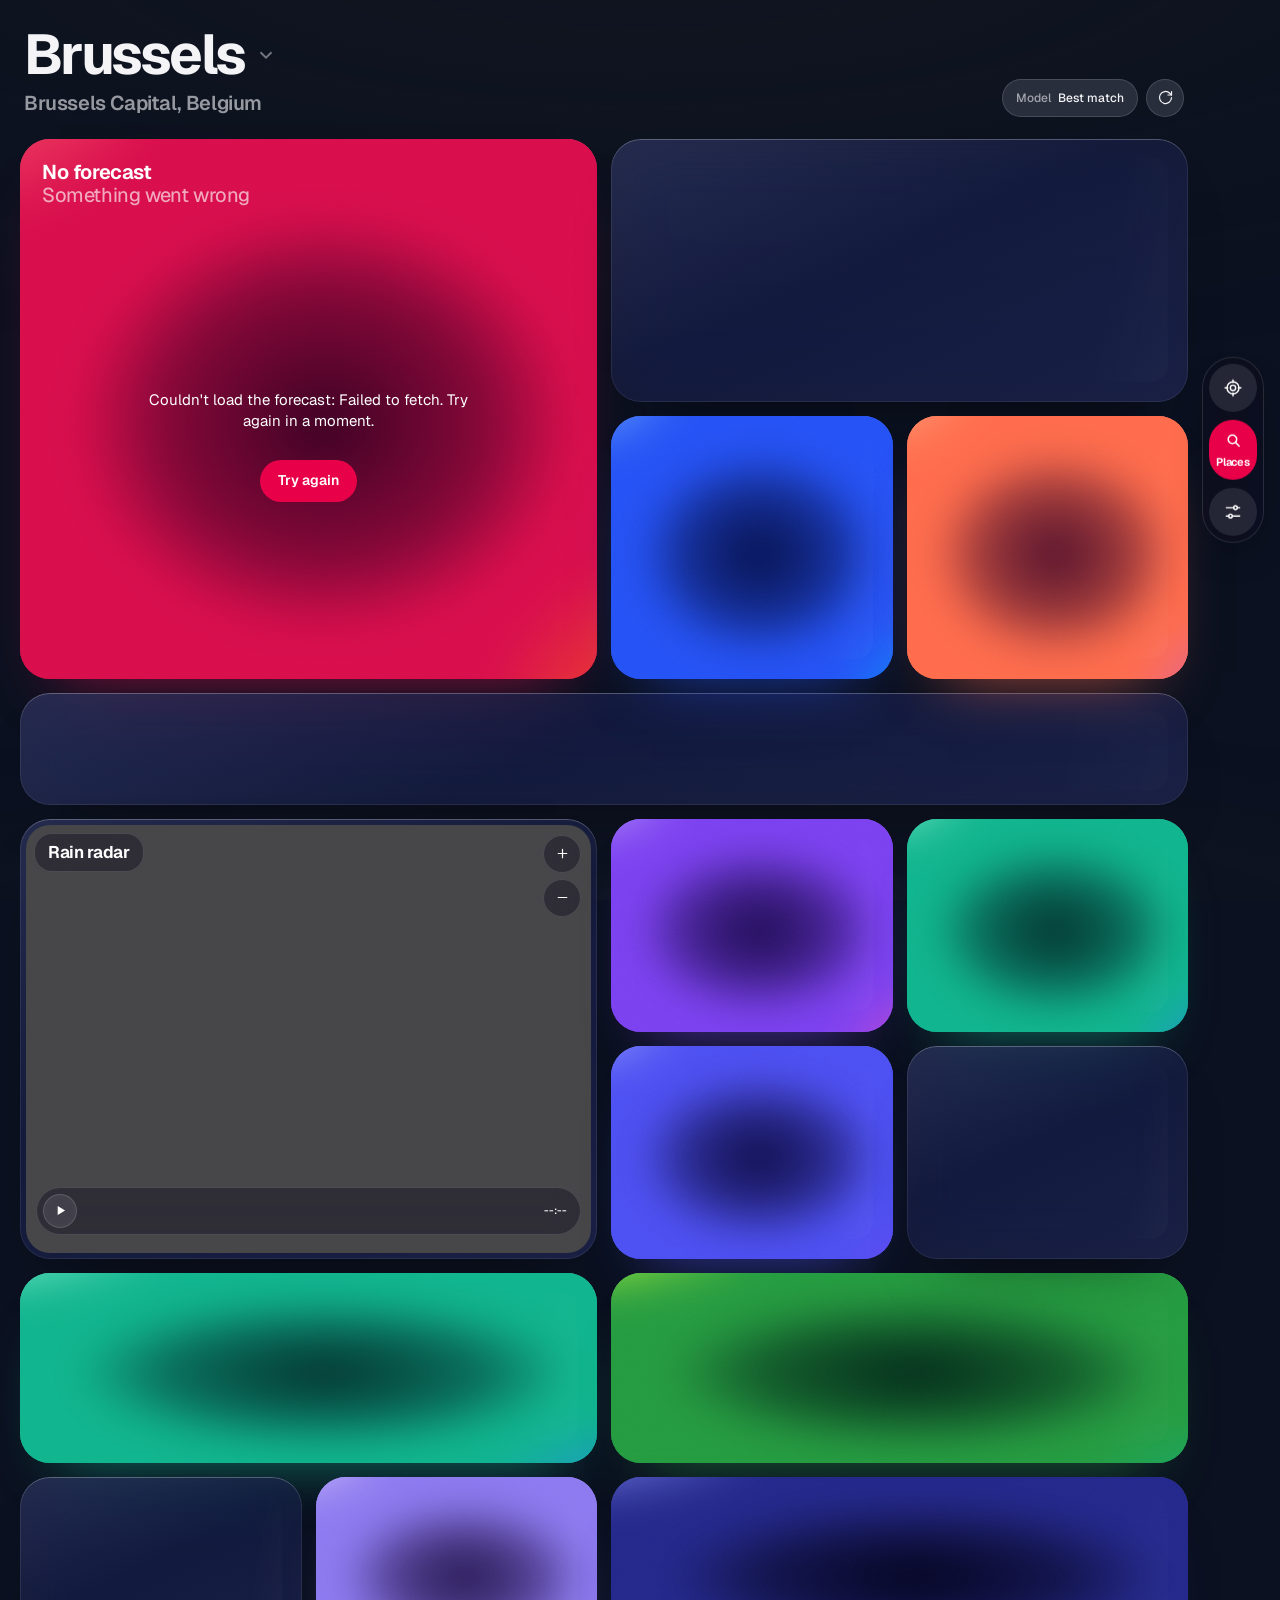
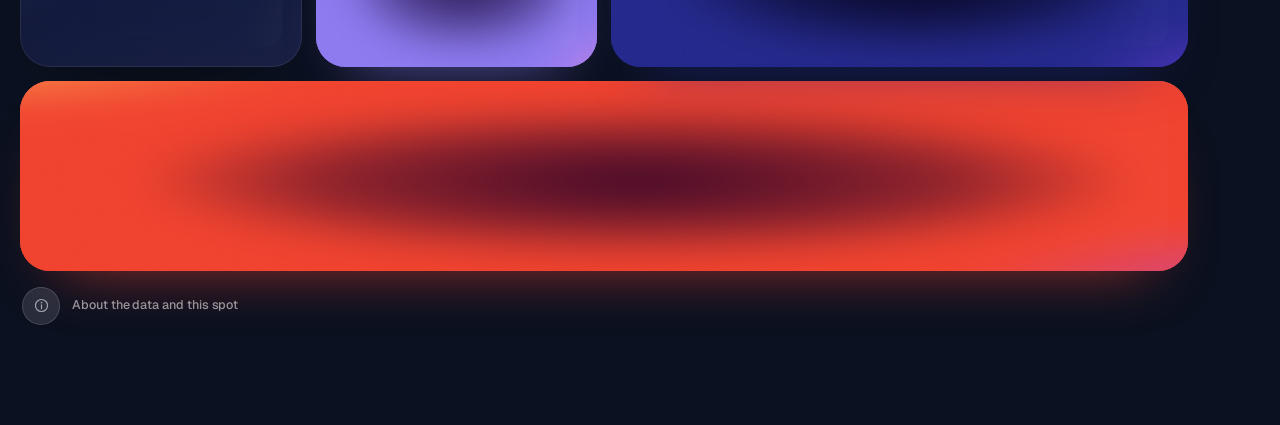
==== index.html @ 66e33c77 "Missed requests: digits-centred temperature, a 'now' axis on the rain bars, sun state at all times, " ====
<!doctype html>
<html lang="en" data-mode="night">
<head>
<meta charset="utf-8">
<meta name="viewport" content="width=device-width,initial-scale=1,maximum-scale=1,user-scalable=no,viewport-fit=cover,interactive-widget=resizes-content">
<meta name="theme-color" content="#0b1120">
<!-- installs like an app from the home screen: full screen, own icon and name -->
<meta name="apple-mobile-web-app-capable" content="yes">
<meta name="mobile-web-app-capable" content="yes">
<meta name="apple-mobile-web-app-status-bar-style" content="black-translucent">
<meta name="apple-mobile-web-app-title" content="Isobar">
<meta name="application-name" content="Isobar">
<meta name="format-detection" content="telephone=no">
<link rel="manifest" href="manifest.webmanifest">
<link rel="apple-touch-icon" href="assets/apple-touch-icon.png">
<!-- launch screens for the home-screen app, one per iPhone screen size -->
<link rel="apple-touch-startup-image" media="(device-width:440px) and (device-height:956px) and (-webkit-device-pixel-ratio:3) and (orientation:portrait)" href="assets/splash/splash-1320x2868.png">
<link rel="apple-touch-startup-image" media="(device-width:430px) and (device-height:932px) and (-webkit-device-pixel-ratio:3) and (orientation:portrait)" href="assets/splash/splash-1290x2796.png">
<link rel="apple-touch-startup-image" media="(device-width:420px) and (device-height:912px) and (-webkit-device-pixel-ratio:3) and (orientation:portrait)" href="assets/splash/splash-1260x2736.png">
<link rel="apple-touch-startup-image" media="(device-width:402px) and (device-height:874px) and (-webkit-device-pixel-ratio:3) and (orientation:portrait)" href="assets/splash/splash-1206x2622.png">
<link rel="apple-touch-startup-image" media="(device-width:393px) and (device-height:852px) and (-webkit-device-pixel-ratio:3) and (orientation:portrait)" href="assets/splash/splash-1179x2556.png">
<link rel="apple-touch-startup-image" media="(device-width:428px) and (device-height:926px) and (-webkit-device-pixel-ratio:3) and (orientation:portrait)" href="assets/splash/splash-1284x2778.png">
<link rel="apple-touch-startup-image" media="(device-width:390px) and (device-height:844px) and (-webkit-device-pixel-ratio:3) and (orientation:portrait)" href="assets/splash/splash-1170x2532.png">
<link rel="apple-touch-startup-image" media="(device-width:414px) and (device-height:896px) and (-webkit-device-pixel-ratio:3) and (orientation:portrait)" href="assets/splash/splash-1242x2688.png">
<link rel="apple-touch-startup-image" media="(device-width:414px) and (device-height:896px) and (-webkit-device-pixel-ratio:2) and (orientation:portrait)" href="assets/splash/splash-828x1792.png">
<link rel="apple-touch-startup-image" media="(device-width:375px) and (device-height:812px) and (-webkit-device-pixel-ratio:3) and (orientation:portrait)" href="assets/splash/splash-1125x2436.png">
<link rel="apple-touch-startup-image" media="(device-width:360px) and (device-height:780px) and (-webkit-device-pixel-ratio:3) and (orientation:portrait)" href="assets/splash/splash-1080x2340.png">
<link rel="apple-touch-startup-image" media="(device-width:375px) and (device-height:667px) and (-webkit-device-pixel-ratio:2) and (orientation:portrait)" href="assets/splash/splash-750x1334.png">
<link rel="icon" type="image/png" sizes="64x64" href="assets/favicon.png">
<link rel="icon" type="image/png" sizes="192x192" href="assets/icon-192.png">
<title>Isobar Weather</title>
<link rel="preconnect" href="https://fonts.googleapis.com">
<link rel="preconnect" href="https://fonts.gstatic.com" crossorigin>
<link rel="stylesheet" href="https://fonts.googleapis.com/css2?family=Geist:wght@400;500;600;700&family=Urbanist:wght@200;300;400&display=swap">
<link rel="stylesheet" href="styles.css">
</head>
<body>

<!-- icon sprite and the dock's refraction filter -->
<svg width="0" height="0" style="position:absolute" aria-hidden="true">
  <defs>
    <path id="p-cloud" d="M7 18.5h10a3.5 3.5 0 0 0 .3-6.99 5 5 0 0 0-9.6-1.3A4 4 0 0 0 7 18.5z"/>
    <mask id="m-pc" maskUnits="userSpaceOnUse" x="0" y="0" width="24" height="24">
      <rect width="24" height="24" fill="#fff"/>
      <use href="#p-cloud" transform="translate(3.2 2.6) scale(.86)" fill="#000" stroke="#000" stroke-width="4"/>
    </mask>
    <filter id="haze-uv" x="-10%" y="-10%" width="120%" height="120%" color-interpolation-filters="sRGB">
      <feTurbulence id="hazeNoise-uv" type="fractalNoise" baseFrequency=".006 .05" numOctaves="2" seed="4" result="n"/>
      <feDisplacementMap id="hazeMap-uv" in="SourceGraphic" in2="n" scale="0" xChannelSelector="R" yChannelSelector="G"/>
    </filter>
    <filter id="haze-hero" x="-10%" y="-10%" width="120%" height="120%" color-interpolation-filters="sRGB">
      <feTurbulence id="hazeNoise-hero" type="fractalNoise" baseFrequency=".006 .05" numOctaves="2" seed="11" result="n"/>
      <feDisplacementMap id="hazeMap-hero" in="SourceGraphic" in2="n" scale="0" xChannelSelector="R" yChannelSelector="G"/>
    </filter>
    <filter id="lq-lens" x="0" y="0" width="100%" height="100%" color-interpolation-filters="sRGB">
      <feTurbulence type="fractalNoise" baseFrequency=".018 .026" numOctaves="1" seed="4" result="n"/>
      <feGaussianBlur in="n" stdDeviation="2.5" result="nb"/>
      <feDisplacementMap in="SourceGraphic" in2="nb" scale="30" xChannelSelector="R" yChannelSelector="G" result="d"/>
      <feGaussianBlur in="d" stdDeviation="3" result="b"/>
      <feColorMatrix in="b" type="saturate" values="1.2"/>
    </filter>
  </defs>
  <symbol id="i-sun" viewBox="0 0 24 24"><circle cx="12" cy="12" r="4"/><path d="M12 2.5v2M12 19.5v2M2.5 12h2M19.5 12h2M5.3 5.3l1.4 1.4M17.3 17.3l1.4 1.4M5.3 18.7l1.4-1.4M17.3 6.7l1.4-1.4"/></symbol>
  <symbol id="i-moon" viewBox="0 0 24 24"><path d="M19.5 14.6A7.6 7.6 0 0 1 9.4 4.5a7.6 7.6 0 1 0 10.1 10.1z"/></symbol>
  <symbol id="i-cloud" viewBox="0 0 24 24"><use href="#p-cloud" transform="translate(0 -3.5)"/></symbol>
  <symbol id="i-pcd" viewBox="0 0 24 24" overflow="visible"><g transform="translate(0 -3.5)"><g mask="url(#m-pc)"><circle cx="8.5" cy="8.5" r="3"/><path d="M8.5 2.5v1.3M2.5 8.5h1.3M4.3 4.3l.9.9M12.7 4.3l-.9.9M4.3 12.7l.9-.9"/></g><use href="#p-cloud" transform="translate(3.2 2.6) scale(.86)"/></g></symbol>
  <symbol id="i-pcn" viewBox="0 0 24 24" overflow="visible"><g transform="translate(0 -3.5)"><g mask="url(#m-pc)"><path d="M12.2 9.6A4.6 4.6 0 0 1 6.1 3.5a4.6 4.6 0 1 0 6.1 6.1z"/></g><use href="#p-cloud" transform="translate(3.2 2.6) scale(.86)"/></g></symbol>
  <symbol id="i-fog" viewBox="0 0 24 24"><path d="M4 8.5h16M6.5 12.5h13M4 16.5h11M17.5 16.5h2.5"/></symbol>
  <symbol id="i-drizzle" viewBox="0 0 24 24"><use href="#p-cloud" transform="translate(0 -3.5)"/><path d="M8.5 18.5v.8M12 20v.8M15.5 18.5v.8"/></symbol>
  <symbol id="i-rain" viewBox="0 0 24 24"><use href="#p-cloud" transform="translate(0 -3.5)"/><path d="M8.8 17.5l-1.2 3.2M12.6 17.5l-1.2 3.2M16.4 17.5l-1.2 3.2"/></symbol>
  <symbol id="i-snow" viewBox="0 0 24 24"><use href="#p-cloud" transform="translate(0 -3.5)"/><circle cx="8.5" cy="18.5" r=".9" fill="currentColor"/><circle cx="12" cy="20.5" r=".9" fill="currentColor"/><circle cx="15.5" cy="18.5" r=".9" fill="currentColor"/></symbol>
  <symbol id="i-sleet" viewBox="0 0 24 24"><use href="#p-cloud" transform="translate(0 -3.5)"/><path d="M8.8 17.5l-1 2.6M15.8 17.5l-1 2.6"/><circle cx="12" cy="19.5" r=".9" fill="currentColor"/></symbol>
  <symbol id="i-thunder" viewBox="0 0 24 24"><use href="#p-cloud" transform="translate(0 -3.5)"/><path d="M12.8 15.6l-2.3 3.4h3l-2.3 3.4"/></symbol>
</svg>

<div class="aurora" id="aurora" aria-hidden="true"></div>

<div class="topbar lens dark" id="topbar" aria-hidden="true"><span id="tbIc"></span><b id="tbName"></b><span id="tbTemp"></span><span class="tb-time" id="tbTime"></span></div>

<div class="app">
  <header class="top">
    <button class="place" id="placeBtn" aria-label="Change location">
      <h1><span id="placeName">Isobar</span><svg viewBox="0 0 24 24"><path d="M6 9l6 6 6-6"/></svg></h1>
      <span class="sub" id="placeSub">Finding your location</span>
    </button>
    <div class="top-r">
      <span class="clock lens" id="clock" role="img" aria-label="Local time"></span>
      <button class="chip lens" id="modelChip" aria-label="Forecast model">Model <b>Best match</b></button>
      <button class="round lens" id="refreshBtn" aria-label="Refresh"><svg viewBox="0 0 24 24"><path d="M20.5 12a8.5 8.5 0 1 1-2.5-6.01L20.5 8.5"/><path d="M20.5 3.5v5h-5"/></svg></button>
    </div>
  </header>
  <p class="summary" id="summary" aria-live="polite"></p>
  <div class="warn-wrap"><button class="warn lens" id="warn" hidden><i class="wl"></i><span><b id="warnT"></b><small id="warnS"></small></span><svg viewBox="0 0 12 12" aria-hidden="true"><path d="M4.5 2.5L8 6l-3.5 3.5"/></svg></button><button class="round warn-x" id="warnX" aria-label="Hide this notice" hidden><svg viewBox="0 0 24 24"><path d="M7 7l10 10M17 7L7 17"/></svg></button></div>

  <main class="board" id="board">
    <section class="card pig sky hero a-hero" id="c-hero"><div class="sk"></div></section>
    <section class="card glass a-now" id="c-now"><div class="sk"></div></section>
    <section class="card glass a-hourly" id="c-hourly"><div class="sk" style="margin:0 20px"></div></section>
    <section class="card glass a-radar" id="c-radar">
      <div id="radarMap"></div>
      <header class="ch lens dark"><h3>Rain radar</h3><p id="radarSub"></p></header>
      <div class="zoomer">
        <button class="round lens dark" id="zIn" aria-label="Zoom in"><svg viewBox="0 0 24 24"><path d="M12 6v12M6 12h12"/></svg></button>
        <button class="round lens dark" id="zOut" aria-label="Zoom out"><svg viewBox="0 0 24 24"><path d="M6 12h12"/></svg></button>
      </div>
      <div class="rbar lens dark">
        <button class="round lens" id="rPlay" aria-label="Play radar loop"><svg viewBox="0 0 24 24" id="rPlayIc"><path d="M8 5.5v13l10.5-6.5z"/></svg></button>
        <div class="rticks" id="rTicks"></div>
        <span class="rtime" id="rTime">--:--</span>
      </div>
      <p class="roff lens dark">Radar needs a connection</p>
    </section>
    <section class="card pig a-wind" id="c-wind" data-fam="cobalt"><div class="sk"></div></section>
    <section class="card pig a-feels" id="c-feels" data-fam="coral"><div class="sk"></div></section>
    <section class="card pig a-rain" id="c-rain" data-fam="violet"><div class="sk"></div></section>
    <section class="card pig a-uv" id="c-uv" data-fam="mint"><div class="sk"></div></section>
    <section class="card pig a-humid" id="c-humid" data-fam="indigo"><div class="sk"></div></section>
    <section class="card pig a-air" id="c-air" data-fam="mint"><div class="sk"></div></section>
    <section class="card pig a-pollen" id="c-pollen" data-fam="lime"><div class="sk"></div></section>
    <section class="card glass a-press" id="c-press"><div class="sk"></div></section>
    <section class="card glass a-vis" id="c-vis"><div class="sk"></div></section>
    <section class="card pig a-clouds" id="c-clouds" data-fam="lilac"><div class="sk"></div></section>
    <section class="card pig sky a-sun" id="c-sun" data-fam="sunset"><div class="sk"></div></section>
    <section class="card pig sky a-moon" id="c-moon" data-fam="night"><div class="sk"></div></section>
    <footer class="a-src" id="c-src"><button class="src-open" id="infoBtn"><span class="round lens"><svg viewBox="0 0 24 24"><circle cx="12" cy="12" r="8.5"/><path d="M12 11v5.5"/><circle cx="12" cy="7.8" r=".4" fill="currentColor"/></svg></span><span class="mono">About the data and this spot</span></button></footer>
  </main>
</div>

<button class="round lens dark wall-x" id="wallX" aria-label="Leave the wall view"><svg viewBox="0 0 24 24"><path d="M6 6l12 12M18 6L6 18"/></svg></button>
<nav class="dock lens dark" aria-label="Controls">
  <button class="round" id="locBtn" aria-label="Use my location"><svg viewBox="0 0 24 24"><circle cx="12" cy="12" r="3.2"/><path d="M12 2.5v3.2M12 18.3v3.2M2.5 12h3.2M18.3 12h3.2"/><circle cx="12" cy="12" r="7.2"/></svg></button>
  <button class="pill" id="searchBtn"><svg viewBox="0 0 24 24"><circle cx="10.5" cy="10.5" r="6"/><path d="M15 15l5 5"/></svg><span class="pl"><span>Places</span><span class="pdots" id="pdots" aria-hidden="true"></span></span></button>
  <button class="round" id="setBtn" aria-label="Settings"><svg viewBox="0 0 24 24"><path d="M4 7h9M17 7h3M4 17h3M11 17h9"/><circle cx="15" cy="7" r="2.2"/><circle cx="9" cy="17" r="2.2"/></svg></button>
</nav>

<dialog id="dlgPlaces" aria-label="Places">
  <div class="sheet">
    <div class="sheet-h"><h2>Places</h2><button class="round lens" data-close aria-label="Close"><svg viewBox="0 0 24 24"><path d="M6 6l12 12M18 6L6 18"/></svg></button></div>
    <label class="field-in"><svg viewBox="0 0 24 24"><circle cx="10.5" cy="10.5" r="6"/><path d="M15 15l5 5"/></svg><input id="q" type="search" autofocus placeholder="Search a city or town" autocomplete="off" spellcheck="false"></label>
    <div class="list" id="results"></div>
    <div class="label">Saved</div>
    <div class="list" id="savedList"></div>
    <button class="row" id="saveCur" style="margin-top:6px"><span><b id="saveCurT">Save this place</b></span><span>+</span></button>
  </div>
</dialog>

<dialog id="dlgDays" aria-label="14-day forecast">
  <div class="sheet days-sheet">
    <div class="sheet-h"><div><h2>14 days</h2><p id="daysRange"></p></div><button class="round lens" data-close aria-label="Close"><svg viewBox="0 0 24 24"><path d="M6 6l12 12M18 6L6 18"/></svg></button></div>
    <section class="a-days" id="c-days"></section>
  </div>
</dialog>

<dialog id="dlgWarn" aria-label="Weather warnings">
  <div class="sheet">
    <div class="sheet-h"><h2>Weather warnings</h2><button class="round lens" data-close aria-label="Close"><svg viewBox="0 0 24 24"><path d="M6 6l12 12M18 6L6 18"/></svg></button></div>
    <div id="warnBody"></div>
  </div>
</dialog>

<dialog id="dlgLearn" aria-label="Humidity, dew and fog">
  <div class="sheet learn">
    <div class="sheet-h"><h2>Humidity, dew and fog</h2><button class="round lens" data-close aria-label="Close"><svg viewBox="0 0 24 24"><path d="M6 6l12 12M18 6L6 18"/></svg></button></div>
    <div id="learnBody"></div>
  </div>
</dialog>

<dialog id="dlgSpread" aria-label="How sure is this?">
  <div class="sheet spread-sheet">
    <div class="sheet-h"><h2>How sure is this?</h2><button class="round lens" data-close aria-label="Close"><svg viewBox="0 0 24 24"><path d="M6 6l12 12M18 6L6 18"/></svg></button></div>
    <div class="seg" id="spSeg"><button data-v="t" aria-pressed="true">Temperature</button><button data-v="r" aria-pressed="false">Rain</button></div>
    <p class="sp-say" id="spSay"></p>
    <div class="sp-chart" id="spChart" role="slider" tabindex="0" aria-label="Day. Drag or use the arrow keys to read another day."><canvas id="spCv"></canvas></div>
    <div class="sp-read" id="spRead" aria-live="polite"></div>
    <p class="sp-note">The European model (ECMWF) run 51 times, each from a slightly different start. Where the runs stay together the forecast is solid; where they fan out, the weather is still open.<span id="spRed"> The red line is the forecast shown in the app.</span></p>
  </div>
</dialog>

<dialog id="dlgInfo" aria-label="About the data">
  <div class="sheet">
    <div class="sheet-h"><h2>About the data</h2><button class="round lens" data-close aria-label="Close"><svg viewBox="0 0 24 24"><path d="M6 6l12 12M18 6L6 18"/></svg></button></div>
    <div id="infoBody"></div>
  </div>
</dialog>

<dialog id="dlgSet" aria-label="Settings">
  <div class="sheet">
    <div class="sheet-h"><h2 id="setTitle">Settings</h2><button class="round lens" data-close aria-label="Close"><svg viewBox="0 0 24 24"><path d="M6 6l12 12M18 6L6 18"/></svg></button></div>
    <div class="label" style="margin-top:0">Temperature</div>
    <div class="seg" data-k="temp"><button data-v="c">°C</button><button data-v="f">°F</button></div>
    <div class="label">Wind</div>
    <div class="seg" data-k="wind"><button data-v="kmh">km/h</button><button data-v="ms">m/s</button><button data-v="mph">mph</button><button data-v="kn">knots</button></div>
    <div class="label">Rain</div>
    <div class="seg" data-k="precip"><button data-v="mm">mm</button><button data-v="inch">inches</button></div>
    <div class="label">Clock</div>
    <div class="seg" data-k="clock"><button data-v="24">24-hour</button><button data-v="12">12-hour</button></div>
    <div class="label">Look</div>
    <div class="seg" data-k="mode"><button data-v="auto">Follow the sun</button><button data-v="day">Day</button><button data-v="night">Night</button></div>
    <div class="label" id="lblModel">Forecast model</div>
    <div class="models" id="models"></div>
    <button class="row" id="installBtn" hidden style="margin-top:14px"><span><b>Install Isobar as an app</b><span>Its own icon, full screen, works offline</span></span><span>+</span></button>
  </div>
</dialog>

<div class="toast lens dark" id="toast" hidden></div>
<button class="netpill lens dark" id="netPill" aria-hidden="true" tabindex="-1"><i></i><b id="netT">No connection</b><span id="netS"></span></button>
<div class="ptr lens dark" id="ptr" aria-hidden="true"><svg viewBox="0 0 24 24"><circle class="track" cx="12" cy="12" r="9"/><circle id="ptrArc" cx="12" cy="12" r="9" pathLength="100"/></svg></div>

<script src="palette.js"></script>
<script src="app.js"></script>
</body>
</html>
---- styles.css ----
/* Layout: a bento board of two materials on a ground that takes the colour of the sky outside.
   Pigment cards: saturated rim, deep core, grain (palette.js families).
   Liquid glass cards: near-clear panels over a soft wash in the colours of the sky right now.
   Ground follows the sun: pale lilac-grey by day, black at night. */
/* the round Urbanist figures for small labels, from the same font file the big numbers already load */
@font-face{font-family:"Isobar Digits";src:url(https://fonts.gstatic.com/s/urbanist/v18/L0x-DF02iFML4hGCyMqlbS0.woff2) format("woff2");font-weight:100 900;font-display:swap;unicode-range:U+0030-0039,U+0025,U+002B,U+002E,U+00B0,U+2212}
:root{
  --bg:#0b1120;
  --ink:#f4f4f7;
  --ink-2:rgba(244,244,247,.6);
  --ink-3:rgba(244,244,247,.3);
  --shade:rgba(0,0,0,.24);
  --g-a:rgba(170,182,255,.13);  /* night glass: deep night-blue rather than grey-black */
  --g-b:rgba(110,122,230,.04);
  --g-c:rgba(140,152,250,.08);
  --g-base:rgba(24,28,66,.5);
  --g-rim:rgba(255,255,255,.2);
  --g-line:rgba(255,255,255,.08);
  --g-drop:rgba(0,0,0,.6);
  --aurora:.3;
  --rain:#8fb0ff;
  --day-track:#ffc24a;
  --twilight-track:#8a6bff;
  --night-track:#6a5cf0;
  --signal:#e80049;
  --signal-ink:#fff;
  --f-display:"Geist","Helvetica Neue",Helvetica,Arial,sans-serif;
  --f-num:"Urbanist","Helvetica Neue",Helvetica,Arial,sans-serif;
  --f-label:"Isobar Digits","Geist","Helvetica Neue",Helvetica,Arial,sans-serif; /* small labels: Geist letters with the round Urbanist figures */
  --f-mono:var(--f-label); /* no monospace left: times and axes use the label face, with even-width figures */
  --r-card:30px;
  --grain:url("data:image/svg+xml,%3Csvg xmlns='http://www.w3.org/2000/svg' width='180' height='180'%3E%3Cfilter id='n'%3E%3CfeTurbulence type='fractalNoise' baseFrequency='.85' numOctaves='3' stitchTiles='stitch'/%3E%3CfeColorMatrix values='0 0 0 0 1 0 0 0 0 1 0 0 0 0 1 0 0 0 .55 0'/%3E%3C/filter%3E%3Crect width='100%25' height='100%25' filter='url(%23n)'/%3E%3C/svg%3E");
  color-scheme:dark;
}
:root[data-mode="day"]{
  --bg:#e8e7ef;
  --ink:#100f18;
  --ink-2:rgba(16,15,24,.64); /* enough contrast for small text on the light ground (WCAG AA) */
  --ink-3:rgba(16,15,24,.28);
  --shade:rgba(70,50,160,.06);
  --g-a:rgba(255,255,255,.74);
  --g-b:rgba(255,255,255,.38);
  --g-c:rgba(255,255,255,.58);
  --g-rim:#fff;
  --g-line:rgba(255,255,255,.7);
  --g-drop:rgba(60,40,140,.22);
  --aurora:.5;
  --rain:#4562f5;
  --twilight-track:#7a5be8;
  --night-track:#2a2770;
  color-scheme:light;
}
*{box-sizing:border-box}
[hidden]{display:none!important}
html,body{margin:0;min-height:100%}
body{
  background-color:var(--bg);

  color:var(--ink);
  font:15px/1.4 var(--f-display);
  -webkit-font-smoothing:antialiased;
  transition:background-color .6s ease;
}
button{font:inherit;color:inherit;background:none;border:0;padding:0;cursor:pointer}
/* Behave like a native app: no sideways scrolling, no double-tap or pinch zoom (taps register immediately,
   so quick repeated presses stay presses), no grey tap flash, no text-size inflation. */
html{-webkit-text-size-adjust:100%;text-size-adjust:100%;touch-action:manipulation}
html,body{overflow-x:clip}
body{-webkit-tap-highlight-color:transparent;touch-action:manipulation}
button,[role="button"],[role="slider"],a,input,label{touch-action:manipulation}
/* Like an app: no text selection, long-press menus or image dragging on the interface (typing in fields still works) */
body{-webkit-user-select:none;user-select:none;-webkit-touch-callout:none}
input,textarea{-webkit-user-select:text;user-select:text;-webkit-touch-callout:default}
img,svg,canvas{-webkit-user-drag:none}
/* opened from the home screen: no rubber-band bounce either */
html.standalone,html.standalone body{overscroll-behavior:none}
/* pressed controls give way a little, as native buttons do */
.round,.pill,.chip,.btn,.hero-now,.netpill,.seg button,.models button,.row,.day-h,.place{transition:transform .16s cubic-bezier(.2,.8,.2,1),opacity .16s}
.round:active,.pill:active,.chip:active,.btn:active,.hero-now:active{transform:scale(.93)}
.netpill.on:active{transform:translate(-50%,0) scale(.96)}
.seg button:active,.models button:active,.row:active,.day-h:active,.place:active{opacity:.6}
/* the status bar sits over the page in full screen; a soft scrim keeps its white text readable on the light look */
html.standalone[data-mode="day"] body::before{content:"";position:fixed;left:0;right:0;top:0;height:calc(env(safe-area-inset-top,0px) + 14px);z-index:1001;pointer-events:none;
  background:linear-gradient(rgba(24,18,52,.32),rgba(24,18,52,0))}
:focus-visible{outline:2px solid var(--signal);outline-offset:3px;border-radius:12px}
dialog:focus-visible,.sheet:focus-visible{outline:none} /* opening a sheet focuses the panel itself: no ring around it, its buttons keep theirs */

/* ---------- the ground: the sky of right now ---------- */
/* A calm, heavily muted wash in the colours of the sky outside (the main card's palette): the zenith colour falls from
   the top, the lighter horizon colour rises faintly from the bottom, and the ground colour holds the middle. No pattern,
   no drifting shapes: the glass cards have just this soft light to refract. */
.aurora{position:fixed;inset:0;z-index:-1;pointer-events:none;opacity:var(--aurora);transition:opacity .8s;
  background:radial-gradient(150% 62% at 50% -6%,var(--mid,#222) 0%,color-mix(in oklab,var(--mid,#222) 40%,transparent) 42%,transparent 78%),
    radial-gradient(130% 42% at 50% 108%,color-mix(in oklab,var(--hi,#333) 55%,transparent),transparent 72%)}

.app{max-width:1240px;margin:0 auto;padding:calc(18px + env(safe-area-inset-top,0px)) 20px calc(100px + env(safe-area-inset-bottom,0px))} /* just clears the floating dock */

/* ---------- top ---------- */
.top{display:flex;align-items:flex-end;justify-content:space-between;gap:16px;margin:8px 4px 22px}
/* the forecast in a sentence or two, right under the place */
.summary{margin:-6px 4px 18px;max-width:46ch;font-size:17px;font-weight:500;line-height:1.4;letter-spacing:-.01em;color:var(--ink);text-wrap:pretty}
.summary:empty{display:none}
/* official weather warning: a calm glass banner with the level as a coloured dot (yellow, orange, red) */
.warn-wrap{position:relative;margin:-8px 4px 20px}
.warn-wrap:has(.warn[hidden]){display:none}
/* the "unavailable" notice can be put away: a small cross where the chevron would be */
.warn-x{position:absolute;right:6px;top:50%;transform:translateY(-50%);width:34px;height:34px;color:var(--ink-2)}
.warn.stale svg{display:none}
.warn.stale{padding-right:44px}
.warn-x:active{transform:translateY(-50%) scale(.93)}
.warn{display:flex;align-items:center;gap:12px;width:100%;margin:0;padding:12px 16px 12px 14px;border-radius:20px;text-align:left;color:var(--ink)}
.warn[hidden]{display:none}
.warn .wl{width:10px;height:10px;border-radius:50%;flex:none;background:var(--wc);box-shadow:0 0 0 4px color-mix(in srgb,var(--wc) 25%,transparent)}
.warn span{flex:1;min-width:0;display:grid;gap:2px}
.warn b{font-weight:600;font-size:15px}
.warn small{font-size:13px;color:var(--ink-2);white-space:nowrap;overflow:hidden;text-overflow:ellipsis}
.warn svg{width:12px;height:12px;flex:none;fill:none;stroke:var(--ink-2);stroke-width:2;stroke-linecap:round;stroke-linejoin:round}
.wx{padding:14px 0;border-top:1px solid rgba(255,255,255,.1)}
.wx:first-child{border-top:0;padding-top:0}
.wx h3{display:flex;align-items:center;gap:9px;margin:0 0 4px;font-size:16px;font-weight:650}
.wx h3 i{width:9px;height:9px;border-radius:50%;background:var(--wc);flex:none}
.wx .when{margin:0 0 8px;font:500 12px/1.4 var(--f-label);color:var(--ink-2)}
.wx p{margin:0 0 8px;font-size:14px;line-height:1.5;color:var(--ink-2)}
.wx a{color:var(--ink);font-size:13px}
.place{display:grid;text-align:left;min-width:0}
.place h1{margin:0;font-weight:700;font-size:clamp(34px,5.2vw,56px);letter-spacing:-.04em;line-height:1.05;display:flex;align-items:center;gap:10px;min-width:0}
/* the place name always stays on one line: long names get a smaller size, and a very long one is cut with an ellipsis */
#placeName{white-space:nowrap;overflow:hidden;text-overflow:ellipsis;min-width:0}
.place h1.long{font-size:clamp(26px,4vw,44px)}
.place h1.longer{font-size:clamp(22px,3.2vw,36px)}
.place h1 svg{width:22px;height:22px;flex:none;opacity:.45;stroke:currentColor;fill:none;stroke-width:2}
.place .sub{font-weight:600;font-size:clamp(16px,2vw,20px);letter-spacing:-.02em;color:var(--ink-2);margin-top:4px;white-space:nowrap;overflow:hidden;text-overflow:ellipsis}
.top-r{display:flex;gap:8px;align-items:center;flex:none}
.chip{display:flex;align-items:center;gap:.6em;height:38px;font:500 12px/1 var(--f-label);letter-spacing:0;padding:0 14px;border-radius:999px;color:var(--ink-2);white-space:nowrap}
.chip b{color:var(--ink);font-weight:500}
/* local time in dot-matrix digits; each character has its own slot so only changed digits replay their animation */
.clock{display:flex;align-items:center;gap:3px;height:38px;padding:0 14px;border-radius:999px;color:var(--ink)}
.clock:empty{display:none}
.clock .ck{font:500 17px/1 var(--f-label);letter-spacing:-.01em;font-variant-numeric:tabular-nums}
.clock .ck-ap{margin-left:4px;font:500 12px/1 var(--f-label);color:var(--ink-2)}
.round{width:38px;height:38px;border-radius:50%;display:grid;place-items:center;flex:none}
.round svg{width:17px;height:17px;stroke:currentColor;fill:none;stroke-width:1.7;stroke-linecap:round;stroke-linejoin:round}
.spin svg{animation:spin 1s linear infinite}
@keyframes spin{to{transform:rotate(360deg)}}

/* ---------- board ---------- */
.board{display:grid;gap:14px;grid-template-columns:repeat(4,minmax(0,1fr));
  grid-template-areas:
   "hero hero now now"
   "hero hero wind feels"
   "hourly hourly hourly hourly"
   "radar radar rain uv"
   "radar radar humid press"
   "air air pollen pollen"
   "vis clouds moon moon"
   "sun sun sun sun"
   "src src src src";}
@media (max-width:1000px){
  .board{grid-template-columns:repeat(2,minmax(0,1fr));
   grid-template-areas:"hero hero" "now now" "hourly hourly" "radar radar" "wind feels" "rain uv" "humid press" "air air" "pollen pollen" "vis clouds" "sun sun" "moon moon" "src src";}
}
.a-hero{grid-area:hero}.a-now{grid-area:now}.a-wind{grid-area:wind}.a-feels{grid-area:feels}.a-hourly{grid-area:hourly}
.a-days{grid-area:days}.a-uv{grid-area:uv}.a-humid{grid-area:humid}.a-air{grid-area:air}.a-moon{grid-area:moon}
.a-radar{grid-area:radar}.a-sun{grid-area:sun}.a-press{grid-area:press}.a-vis{grid-area:vis}.a-rain{grid-area:rain}
.a-clouds{grid-area:clouds}.a-pollen{grid-area:pollen}.a-src{grid-area:src}
/* pollen with nothing in the air is one short line; on the wide board it becomes a full-width strip and the radar takes the vis and clouds row */
.a-pollen.slim{min-height:0}
.a-pollen.slim .ch{margin:0}
.a-pollen.slim .ch-row{align-items:center}
@media (min-width:1001px){.board:has(.a-pollen.slim){grid-template-areas:"hero hero now now" "hero hero wind feels" "hourly hourly hourly hourly" "radar radar rain uv" "radar radar humid press" "radar radar vis clouds" "air air moon moon" "pollen pollen pollen pollen" "sun sun sun sun" "src src src src"}}
/* daylight through the year, in the lower half of the sun card */
.sun-year{position:relative;margin-top:18px;padding-top:16px;border-top:1px solid color-mix(in oklab,currentColor 16%,transparent)}
.sun-year .hero-now{top:12px;right:0}
.yr-read{font-size:30px;font-weight:300;letter-spacing:-.02em;line-height:1.1;margin-top:2px}
.yr-sub{margin:4px 0 12px;font-size:13px;color:var(--ink-2)}
.yr-chart{position:relative;height:190px;border-radius:16px;overflow:hidden;cursor:grab;touch-action:pan-y;-webkit-user-select:none;user-select:none}
.yr-chart.grab{cursor:grabbing}
.yr-chart canvas{position:absolute;inset:0;width:100%;height:100%;display:block}
.yr-chart .yr-h{position:absolute;left:8px;transform:translateY(-50%);color:rgba(255,255,255,.88);text-shadow:0 0 3px rgba(18,10,58,.7),0 0 1px rgba(18,10,58,.6);pointer-events:none}
.yr-today,.yr-sel{position:absolute;top:0;bottom:0;width:2px;margin-left:-1px;pointer-events:none}
.yr-today{background:var(--signal);opacity:.85}
.yr-sel{background:#fff;box-shadow:0 0 0 1px rgba(0,0,0,.18)}
/* when the clocks change: a faint dotted line at the step, with the date and the wall-clock jump at its foot */
.yr-dst{position:absolute;top:0;bottom:0;width:0;border-left:1px dotted rgba(255,255,255,.4);pointer-events:none}
.yr-dst b{position:absolute;bottom:7px;left:6px;white-space:nowrap;font-size:11px;font-weight:500;color:rgba(255,255,255,.72);text-shadow:0 0 3px rgba(18,10,58,.8)}
.yr-dst.r b{left:auto;right:6px}
.yr-dst.up b{bottom:auto;top:7px}
.yr-axis{display:grid;grid-template-columns:repeat(12,1fr);margin-top:8px;text-align:center}

/* ---------- card base ---------- */
.card{position:relative;isolation:isolate;overflow:hidden;border-radius:var(--r-card);padding:18px 20px 20px;min-width:0;min-height:190px;display:flex;flex-direction:column}
@supports (corner-shape:squircle){.card,.day{border-radius:54px;corner-shape:squircle}}
/* iOS Safari lets blurred, animated layers (the drifting pigment, the sun rays) spill past rounded corners
   despite overflow:hidden, which shows as a square behind each corner. Clip the shape explicitly there. */
@supports (-webkit-touch-callout:none){.card{clip-path:inset(0 round var(--r-card))}.day{clip-path:inset(0 round 26px)}}
/* everywhere else (Chrome, Android): every card draws on its own layer, so Chrome can't misdraw a tile of a blurred
   background at a card's edge, or drop a glass card's content. Not on iOS, where the clip above does the job and an
   extra layer can make a card blink out while scrolling. */
@supports not (-webkit-touch-callout:none){.pig,.glass{transform:translateZ(0)}}

/* pigment: saturated rim, deep core */
.pig{--ink:#fff;--ink-2:rgba(255,255,255,.64);--ink-3:rgba(255,255,255,.34);color:#fff;background:var(--mid,#222);
  box-shadow:inset 0 1px 0 rgba(255,255,255,.18),0 34px 60px -40px color-mix(in srgb,var(--mid,#000) 70%,transparent)}
.pig::before{content:"";position:absolute;inset:-18%;z-index:-2;filter:blur(18px);
  background:
    radial-gradient(var(--cs) calc(var(--cs) * .9) at 52% 52%,var(--core) 0%,color-mix(in srgb,var(--core) 55%,transparent) 48%,transparent 76%),
    radial-gradient(var(--hs) calc(var(--hs) * .9) at var(--hx) var(--hy),var(--hi),transparent 70%),
    radial-gradient(calc(var(--hs) + 6%) calc(var(--hs) + 4%) at var(--ax) var(--ay),var(--acc),transparent 72%),
    var(--mid);
  animation:inflow 34s ease-in-out var(--delay,0s) infinite alternate}
.pig::after{content:"";position:absolute;inset:0;z-index:-1;background-image:var(--grain);opacity:.2;mix-blend-mode:soft-light}
/* ---------- day look: light tints, dark ink ----------
   By day the coloured cards become light tints of their own colour, with text in that colour's darkest shade; the
   slow inflowing aurora gradient stays, in pastel. The sky cards (main card, moon, sun) keep their deep colours:
   they show the sky. Glass cards turn to near-solid white frost, and shadows go neutral. */
:root[data-mode="day"] .pig:not(.sky){
  --ink:color-mix(in oklab,var(--core) 86%,#000);--ink-2:color-mix(in oklab,var(--core) 74%,transparent);--ink-3:color-mix(in oklab,var(--core) 34%,transparent);
  color:var(--ink);background:color-mix(in oklab,var(--mid) 18%,#fff);
  box-shadow:inset 0 0 0 1px color-mix(in oklab,var(--mid) 20%,transparent),0 1px 2px rgba(30,20,60,.06),0 10px 28px -14px rgba(30,20,60,.2)}
:root[data-mode="day"] .pig:not(.sky)::before{background:
    radial-gradient(var(--cs) calc(var(--cs) * .9) at 52% 52%,color-mix(in oklab,var(--mid) 34%,#fff) 0%,transparent 76%),
    radial-gradient(var(--hs) calc(var(--hs) * .9) at var(--hx) var(--hy),color-mix(in oklab,var(--hi) 42%,#fff),transparent 70%),
    radial-gradient(calc(var(--hs) + 6%) calc(var(--hs) + 4%) at var(--ax) var(--ay),color-mix(in oklab,var(--acc) 26%,#fff),transparent 72%),
    color-mix(in oklab,var(--mid) 16%,#fff)}
:root[data-mode="day"] .pig:not(.sky)::after{opacity:.1}
:root[data-mode="day"] .pig:not(.sky) .num{text-shadow:none}
:root[data-mode="day"] .pig:not(.sky) .dm{filter:none}
:root[data-mode="day"] .pig:not(.sky) .tile{background:color-mix(in oklab,var(--core) 8%,transparent)}
:root[data-mode="day"] .pig:not(.sky) .ftrack .line,:root[data-mode="day"] .pig:not(.sky) .scale i,:root[data-mode="day"] .pig:not(.sky) .mbar,:root[data-mode="day"] .pig:not(.sky) .dots i{background:var(--ink-3)}
:root[data-mode="day"] .pig:not(.sky) .ftrack .seg,:root[data-mode="day"] .pig:not(.sky) .ftrack .tick,:root[data-mode="day"] .pig:not(.sky) .scale i.on,:root[data-mode="day"] .pig:not(.sky) .mbar .fill,:root[data-mode="day"] .pig:not(.sky) .dots i.on{background:var(--ink)}
:root[data-mode="day"] .pig:not(.sky) .wlines path{stroke:var(--ink)}
:root[data-mode="day"] .pig:not(.sky) .sat{border-top-color:var(--ink-3)}
:root[data-mode="day"] .pig:not(.sky) .sat span{color:var(--ink-2)}
:root[data-mode="day"] .glass{background:rgba(255,255,255,.84);box-shadow:inset 0 0 0 1px rgba(20,10,60,.06),0 1px 2px rgba(30,20,60,.06),0 10px 28px -14px rgba(30,20,60,.18)}
/* Inflow: the bright rim colours drift slowly toward the dark core and get swallowed by it, then ease back out. */
@property --hx{syntax:"<percentage>";inherits:false;initial-value:6%}
@property --hy{syntax:"<percentage>";inherits:false;initial-value:0%}
@property --ax{syntax:"<percentage>";inherits:false;initial-value:104%}
@property --ay{syntax:"<percentage>";inherits:false;initial-value:98%}
@property --hs{syntax:"<percentage>";inherits:false;initial-value:40%}
@property --cs{syntax:"<percentage>";inherits:false;initial-value:42%}
@keyframes inflow{
  0%{--hx:6%;--hy:0%;--ax:104%;--ay:98%;--hs:40%;--cs:42%}
  55%{--hx:26%;--hy:24%;--ax:82%;--ay:72%;--hs:31%;--cs:47%}
  100%{--hx:40%;--hy:38%;--ax:66%;--ay:62%;--hs:22%;--cs:53%}}

/* liquid glass panel */
.glass{background:linear-gradient(155deg,var(--g-a),var(--g-b) 46%,var(--g-c)) var(--g-base,transparent);
  -webkit-backdrop-filter:blur(30px) saturate(1.9);backdrop-filter:blur(30px) saturate(1.9);
  box-shadow:inset 0 1px 0 var(--g-rim),inset 0 0 0 1px var(--g-line),0 34px 64px -40px var(--g-drop)}

/* glass control: flat translucent fill and one hairline. Only the floating dock and top bar refract. */
.lens{position:relative;background:rgba(255,255,255,.12);
  -webkit-backdrop-filter:blur(14px) saturate(1.3);backdrop-filter:blur(14px) saturate(1.3);
  box-shadow:inset 0 0 0 1px rgba(255,255,255,.14)}
.lens.dark{background:rgba(16,14,30,.42);color:#fff}
:root[data-mode="day"] .top .lens{background:rgba(255,255,255,.62);box-shadow:inset 0 0 0 1px rgba(20,10,60,.06)}
html.lq .dock,html.lq .topbar{-webkit-backdrop-filter:url(#lq-lens);backdrop-filter:url(#lq-lens)}
/* flat tile inside a pigment card */
.tile{background:rgba(255,255,255,.1);border-radius:14px}

.ch{display:grid;gap:0;margin:0 0 10px}
.ch h3,.ch h2{margin:0;font-weight:650;font-size:17px;letter-spacing:-.02em;line-height:1.15}
.ch p{margin:0;font-weight:450;font-size:17px;letter-spacing:-.02em;line-height:1.15;color:var(--ink-2)}
.ch-row{display:flex;justify-content:space-between;align-items:flex-start;gap:12px}
.mono{font-family:var(--f-label);font-size:12px;font-weight:500;letter-spacing:-.005em;color:var(--ink-2)}
/* times on axes: even-width figures, so they line up */
.tm{font:500 11.5px/1 var(--f-label);font-variant-numeric:tabular-nums;color:var(--ink-2)}
.u{text-transform:none;letter-spacing:.01em} /* units keep their own spelling: hPa, km/h, min, m */
.num{font-family:var(--f-num);font-weight:300;letter-spacing:-.04em;line-height:.9;font-variant-numeric:tabular-nums}
.pig .num{text-shadow:0 .1em .22em rgba(255,255,255,.22)}
.num small{font-family:var(--f-label);font-size:12px;letter-spacing:0;font-weight:500;margin-left:6px;color:var(--ink-2);text-shadow:none;vertical-align:.25em}
.big{font-size:clamp(44px,5vw,62px)}
.foot{margin-top:auto;display:flex;justify-content:space-between;gap:10px;align-items:flex-end;font-size:13px;color:var(--ink-2)}
/* a small, quiet "i" that opens an explainer */
.info-i{width:22px;height:22px;border-radius:50%;display:grid;place-items:center;color:var(--ink-2);box-shadow:inset 0 0 0 1px var(--ink-3);flex:none}
.info-i svg{width:12px;height:12px;fill:none;stroke:currentColor;stroke-width:2;stroke-linecap:round}
.info-i:hover{color:var(--ink)}
.learn h3{margin:18px 0 4px;font-size:15px;font-weight:650;letter-spacing:-.01em}
.learn p{margin:0;font-size:14px;line-height:1.55;color:var(--ink-2)}
.learn .now{padding:12px 14px;border-radius:16px;background:rgba(255,255,255,.07);color:var(--ink)}
.foot b{color:var(--ink);font-weight:550}
/* the wind foot: gusts and the Beaufort name each stay whole, and drop under each other on a narrow card */
.a-wind .foot{flex-wrap:wrap;row-gap:2px}
.a-wind .foot span{white-space:nowrap}
.muted{color:var(--ink-2)}
.empty{margin:auto 0;color:var(--ink-2);font-size:14px;max-width:34ch}
/* the app's pointer: a short raspberry capsule standing across the scale, like a needle */
.tri{position:absolute;width:4px;height:12px;border-radius:2px;background:var(--signal);margin-left:-2px;box-shadow:0 1px 3px rgba(0,0,0,.3)}

/* dot matrix numerals */
.dm{display:block;overflow:visible}
.dm .o{fill:currentColor;animation:dmIn .7s cubic-bezier(.2,.7,.2,1) both;animation-delay:var(--d)}
.dm .g{fill:currentColor;opacity:.06}
.pig .dm{filter:drop-shadow(0 0 6px rgba(255,255,255,.5))}
@keyframes dmIn{from{opacity:.1;transform:scale(.4);transform-box:fill-box;transform-origin:center}to{opacity:1;transform:none}}

.ic{width:24px;height:24px;fill:none;stroke:currentColor;stroke-width:1.5;stroke-linecap:round;stroke-linejoin:round;flex:none;overflow:visible} /* the sun or moon behind a cloud may reach just past the top */

/* ---------- hero ---------- */
.hero{min-height:540px;padding:22px 22px 20px}
.hero .ch h3,.hero .ch p{font-size:20px}
.hero-upd{position:absolute;top:24px;right:22px}
/* the moon after dark, apart from the arc: small, with its phase, in the corner of the sky */
.hero-moon{position:absolute;top:20px;right:20px;width:28px;height:28px;color:#f3f1ff;filter:drop-shadow(0 0 6px rgba(225,225,255,.45))}
.hero-moon svg{display:block;width:100%;height:100%}
.hero-upd:not([hidden]) + .hero-moon{top:46px}
.hero-temp{display:flex;justify-content:center;margin:26px 0 14px}
.hero-temp .dm{height:clamp(112px,15vw,168px);transform:translateX(var(--dshift,0))} /* centred on the digits; the degree sign hangs to the right */
.hero-meta{text-align:center;font-weight:600;font-size:15px;letter-spacing:-.01em;display:grid;gap:2px}
.hero-meta span:not(:first-child){color:var(--ink-2)}
.hero-meta .clim{font-size:13px;font-weight:500;margin-top:2px}
.arc{margin-top:auto;padding-top:14px}
.arc-in{position:relative;touch-action:pan-y;border-radius:14px}
.arc-in[role="slider"]{cursor:grab}
.arc-in.grab{cursor:grabbing}
.sun-dot circle:first-child{transition:r .2s}
.arc-in:hover .sun-dot circle:first-child,.arc-in.grab .sun-dot circle:first-child,.arc-in:focus-visible .sun-dot circle:first-child{r:12}
.hero-now{position:absolute;top:18px;right:18px;padding:8px 12px;border-radius:999px;font:600 12px/1 var(--f-display);letter-spacing:0;background:var(--signal);color:var(--signal-ink)}
.pig.hero{transition:background-color .5s}
.arc svg{width:100%;height:auto;display:block;overflow:visible}
/* the weather along the sun or moon path: rain and snow hours as a soft band, heavy cloud as a faint one */
.arc .awx{fill:none;stroke-width:6;stroke-linecap:round}
.arc .awx-wet{stroke:#a9d6ff;stroke-opacity:.5}
.arc .awx-snow{stroke:#fff;stroke-opacity:.5}
.arc .awx-cloud{stroke:#fff;stroke-opacity:.2}
.hero-foot{display:grid;grid-template-columns:1fr auto 1fr;align-items:end;margin-top:4px}
.hero-foot div{display:grid;gap:1px}
.hero-foot b{font:400 20px/1 var(--f-num);letter-spacing:-.02em}
.hero-foot span{font-size:12px;color:var(--ink-2)}
.hero-foot .mid{text-align:center;justify-items:center}
.hero-foot .r{text-align:right}

/* ---------- rain next hours (glass) ---------- */
.now-say{font-weight:650;font-size:clamp(20px,2.3vw,26px);letter-spacing:-.03em;line-height:1.1;margin:2px 0 14px;max-width:24ch;text-wrap:balance}
.now-chart svg{width:100%;height:auto;display:block;overflow:visible}
.now-chart .wet{transform-box:fill-box;transform-origin:center;animation:fillin .6s cubic-bezier(.2,.7,.2,1) var(--d) both}
.now-chart .wet.top{animation:fillin .6s cubic-bezier(.2,.7,.2,1) var(--d) both,land var(--p) ease-out var(--w2) infinite}
@keyframes fillin{from{opacity:0;transform:translateY(-2px) scale(.55)}to{opacity:1;transform:none}}
@keyframes land{0%,100%{transform:none}1.2%{transform:scale(1.35)}7%{transform:none}}
.now-chart .drip{opacity:0;animation:drip var(--p) linear var(--w) infinite}
@keyframes drip{0%{opacity:0}.5%{opacity:.95}2.4%{opacity:.45}4.8%{opacity:.15}7.2%,100%{opacity:0}}
.now-axis{display:grid;grid-template-columns:repeat(6,1fr);margin-top:8px}

/* ---------- wind ---------- */
.compass{position:relative;width:min(100%,200px);aspect-ratio:1;margin:0 auto}
.compass svg{position:relative;width:100%;height:100%;display:block}
.compass-c{position:absolute;inset:0;display:grid;place-content:center;justify-items:center;gap:6px}
.compass-c .dm{height:42px}

/* ---------- feels ---------- */
.ftrack{position:relative;height:46px;margin:16px 4px 6px}
/* the scale as a row of dots: faint along the way, lit between the thermometer and how it feels */
.ftrack .fdots{position:absolute;left:-2.5px;right:-2.5px;top:20px;height:6px;display:flex;justify-content:space-between;align-items:center}
.ftrack .fdots i{width:5px;height:5px;border-radius:50%;background:var(--ink-3);transform:scale(.62);opacity:.7}
.ftrack .fdots i.on{background:var(--ink);transform:none;opacity:1}
.ftrack .tick{position:absolute;top:12px;width:2px;height:22px;margin-left:-1px;background:#fff;border-radius:2px;opacity:.8}
.ftrack .tri{top:4px}
.ftrack .lab{position:absolute;top:36px;transform:translateX(-50%);font:500 12px/1 var(--f-label);white-space:nowrap;color:var(--ink-2)}
.feels-why{font-size:13px;color:var(--ink-2);margin:auto 0 0;max-width:30ch}

/* ---------- hourly (glass) ---------- */
.a-hourly{min-height:0;padding:18px 0 14px}
.a-hourly .ch-row{padding:0 20px}
.hscroll{overflow-x:auto;overflow-y:hidden;scrollbar-width:none;padding:0 14px 6px;-webkit-mask-image:linear-gradient(90deg,transparent 0,#000 14px,#000 calc(100% - 24px),transparent);mask-image:linear-gradient(90deg,transparent 0,#000 14px,#000 calc(100% - 24px),transparent)}
.hin{position:relative;display:grid;padding-top:30px}
/* sun and moon track: sunlight turning to night and back at the real sunset and sunrise */
.htrack{position:absolute;left:0;top:6px;height:4px;border-radius:4px}
.hev{position:absolute;top:14px;transform:translateX(-50%);display:flex;align-items:center;gap:4px;font:500 11px/1 var(--f-mono);font-variant-numeric:tabular-nums;color:var(--ink-2);white-space:nowrap}
.hev svg{width:15px;height:12px;fill:none;stroke:currentColor;stroke-width:1.4;stroke-linecap:round;stroke-linejoin:round}
.hcol{display:grid;grid-template-rows:22px 32px 78px 46px 10px;justify-items:center;align-items:center;padding:6px 0 4px}
.htime{font:500 11px/1 var(--f-mono);font-variant-numeric:tabular-nums;color:var(--ink-2);white-space:nowrap}
.htime.now{background:var(--signal);color:var(--signal-ink);padding:5px 8px;border-radius:999px}
.htime.mid{color:var(--ink);font-weight:600}
.hpop{display:grid;justify-items:center;gap:4px;align-self:end}
.hpop svg{width:8px;height:30px}
.hpop span{font:500 11.5px/1 var(--f-label);color:var(--rain)}
.hcurve{position:absolute;left:0;top:96px;pointer-events:none;overflow:visible}
.hcurve text{font:400 15px var(--f-num);fill:var(--ink);text-anchor:middle;font-variant-numeric:tabular-nums}
/* one card, two views: the next 48 hours or the next 14 days */
.hseg{display:flex;gap:2px;padding:3px;border-radius:999px;background:var(--seg-bg,rgba(255,255,255,.08));flex:none}
:root[data-mode="day"] .hseg{--seg-bg:rgba(40,30,110,.07)}
.hseg button{height:30px;padding:0 13px;border-radius:999px;font:600 12px/1 var(--f-display);letter-spacing:0;color:var(--ink-2);white-space:nowrap}
.hseg button[aria-selected="true"]{background:var(--ink);color:var(--seg-on,#100f18)}
:root[data-mode="day"] .hseg button[aria-selected="true"]{--seg-on:#fff}
.a-hourly .hall{display:inline-flex;align-items:center;gap:4px;margin-top:2px;font-size:14px;color:var(--ink-2);text-align:left}
.a-hourly .hall svg{width:12px;height:12px;fill:none;stroke:currentColor;stroke-width:2;stroke-linecap:round;stroke-linejoin:round}
.a-hourly .hall:hover{color:var(--ink)}
.a-hourly .hv-d{display:none}
.a-hourly[data-view="d"] .hv-d{display:block}
.a-hourly[data-view="d"] .hv-h{display:none}
.a-hourly[data-view="d"] .hlinks{display:flex;gap:14px;flex-wrap:wrap}
.dstrip{display:grid;padding-top:4px}
.dcol{display:grid;grid-template-rows:22px 32px 26px 96px 26px 46px;justify-items:center;align-items:center;padding:6px 0 4px;border-radius:18px;cursor:pointer}
.dcol:hover{background:rgba(255,255,255,.06)}
:root[data-mode="day"] .dcol:hover{background:rgba(40,30,110,.05)}
.dbar{position:relative;width:6px;height:96px;border-radius:6px;background:var(--ink-3);background:color-mix(in srgb,var(--ink) 10%,transparent)}
.dfill{position:absolute;left:0;right:0;border-radius:6px;background:linear-gradient(0deg,var(--lo),var(--hi))}
.dcol .dhi,.dcol .dlo{font:400 15px/1 var(--f-num);font-style:normal;font-variant-numeric:tabular-nums;white-space:nowrap}
.dcol .dlo{color:var(--ink-2)}
/* an uncertain day: soft, fading ends instead of hard ones; on a low-confidence day the numbers step back a little */
.dfill.fuzzy{-webkit-mask-image:linear-gradient(to bottom,transparent,#000 var(--fz),#000 calc(100% - var(--fz)),transparent);mask-image:linear-gradient(to bottom,transparent,#000 var(--fz),#000 calc(100% - var(--fz)),transparent)}
.dcol.unsure .dhi,.dcol.unsure .dlo{opacity:.62}
.dbar .nd{position:absolute;left:50%;width:10px;height:10px;margin:0 0 -5px -5px;border-radius:50%;background:var(--signal);box-shadow:0 0 0 2px rgba(0,0,0,.25)}

/* ---------- 14-day deck ---------- */
.a-days{display:flex;flex-direction:column;min-width:0}
.deck-h{display:flex;justify-content:space-between;align-items:flex-end;padding:4px 6px 12px}
.deck-h .ch{margin:0}
.deck{display:flex;flex-direction:column;flex:1}
/* calm rows: the temperature colour lives in the low–high bar and the high, not the card */
.day{position:relative;border-radius:26px;overflow:hidden;isolation:isolate;--ink:#fff;--ink-2:rgba(255,255,255,.6);--ink-3:rgba(255,255,255,.32);color:#fff;
  background:linear-gradient(120deg,#1f2347,#141733);
  box-shadow:0 -14px 28px -14px rgba(0,0,0,.5),inset 0 1px 0 rgba(255,255,255,.1)}
.day::after{content:"";position:absolute;inset:0;z-index:-1;background-image:var(--grain);opacity:.12;mix-blend-mode:soft-light}
/* in the light look the rows are frosted glass with dark text; the bars and highs keep their temperature colour */
:root[data-mode="day"] .day{--ink:#100f18;--ink-2:rgba(16,15,24,.56);--ink-3:rgba(16,15,24,.28);color:#100f18;
  background:linear-gradient(155deg,var(--g-a),var(--g-b) 46%,var(--g-c));-webkit-backdrop-filter:blur(30px) saturate(1.9);backdrop-filter:blur(30px) saturate(1.9);
  box-shadow:inset 0 1px 0 var(--g-rim),inset 0 0 0 1px var(--g-line)} /* the same frosted glass as the other white cards; no drop shadow, so overlaps stay clean */
:root[data-mode="day"] .day .tile{background:rgba(40,30,110,.05)}
:root[data-mode="day"] .day .bar{background:rgba(40,30,110,.1)}
:root[data-mode="day"] .day .fx i{background:linear-gradient(to bottom,rgba(70,80,170,0),rgba(70,80,170,.7))}
:root[data-mode="day"] .day .fx.snow i,:root[data-mode="day"] .day .fx.hail i{background:#8d9cd6}
.hiT{color:color-mix(in srgb,var(--tc) 70%,#fff)}
:root[data-mode="day"] .hiT{color:color-mix(in srgb,var(--tc) 80%,#000)}
.day + .day{margin-top:-20px}
.day:not(.open){flex:1 1 auto;min-height:68px}
/* rain or snow falling inside a day card; sits between the gradient and the text */
.fx{position:absolute;inset:0;z-index:-1;pointer-events:none;overflow:hidden}
.fx i{position:absolute;top:-24px;left:var(--x);width:1.2px;height:var(--l);border-radius:1px;opacity:var(--o);
  background:linear-gradient(to bottom,rgba(255,255,255,0),#fff);animation:rainfall var(--t) linear var(--w) infinite}
@keyframes rainfall{from{transform:translate3d(0,0,0) rotate(14deg)}to{transform:translate3d(-130px,520px,0) rotate(14deg)}}
.fx.snow i{width:3px;height:3px;border-radius:50%;background:#fff;animation-name:snowfall}
@keyframes snowfall{0%{transform:translate3d(0,0,0)}50%{transform:translate3d(10px,260px,0)}100%{transform:translate3d(-6px,520px,0)}}
/* closed card: a short fall that loops through the visible strip, so the rain stays readable */
.day:not(.open) .fx i{width:1.6px;opacity:min(1,calc(var(--o) * 2.2));animation-name:rainfall-short;animation-duration:calc(var(--t) * .42)}
@keyframes rainfall-short{from{transform:translate3d(0,0,0) rotate(14deg)}to{transform:translate3d(-26px,104px,0) rotate(14deg)}}
.day:not(.open) .fx.snow i{animation-name:snowfall-short;animation-duration:calc(var(--t) * .35)}
@keyframes snowfall-short{0%{transform:translate3d(0,0,0)}50%{transform:translate3d(5px,52px,0)}100%{transform:translate3d(-3px,104px,0)}}
.fx.storm{animation:flash 9s linear infinite}
@keyframes flash{0%,91%,93.5%,95.5%,100%{background:transparent}92%{background:rgba(255,255,255,.2)}94.5%{background:rgba(255,255,255,.1)}}
.day-h{width:100%;display:grid;grid-template-columns:minmax(0,1.3fr) 28px 40px minmax(0,2.2fr);align-items:center;gap:10px;padding:14px 18px 34px;text-align:left}
.dn{display:flex;gap:7px;align-items:baseline;min-width:0;white-space:nowrap}
.dn b{font-weight:650;font-size:17px;letter-spacing:-.02em}
.dn i{font-style:normal;font-weight:600;font-size:14px;color:var(--ink-2);overflow:hidden;text-overflow:ellipsis}
.dp{font:500 12px/1 var(--f-label);color:var(--ink-2);text-align:right}
.dr{display:grid;grid-template-columns:30px 1fr 30px;align-items:center;gap:8px}
.dr em{font:400 17px/1 var(--f-num);font-style:normal;font-variant-numeric:tabular-nums}
.dr em:first-child{color:var(--ink-2);text-align:right}
.bar{position:relative;height:5px;border-radius:5px;background:rgba(255,255,255,.12)}
.bar .fill{position:absolute;top:0;bottom:0;border-radius:5px;background:linear-gradient(90deg,var(--lo),var(--hi))}
/* what is normal for that date (1991–2020): a faint outline around that stretch of the bar */
.bar .nrm{position:absolute;top:-3px;bottom:-3px;border-radius:6px;box-shadow:inset 0 0 0 1px rgba(255,255,255,.42)}
:root[data-mode="day"] .day .bar .nrm{box-shadow:inset 0 0 0 1px rgba(40,30,110,.32)}
.tile b small{font-size:.6em;font-weight:500;opacity:.6;margin-left:3px}
.bar .nd{position:absolute;top:50%;width:10px;height:10px;margin:-5px 0 0 -5px;border-radius:50%;background:var(--signal);box-shadow:0 0 0 2px rgba(0,0,0,.25)}
.day-b{display:grid;grid-template-rows:0fr;transition:grid-template-rows .45s cubic-bezier(.3,.7,.2,1);margin-top:-22px}
.day.open .day-b{grid-template-rows:1fr}
.day-bi{overflow:hidden}
.day-grid{display:grid;grid-template-columns:repeat(3,minmax(0,1fr));gap:8px;padding:6px 14px 38px}
.day-grid .say{grid-column:1/-1;font-weight:600;font-size:15px;letter-spacing:-.01em;padding:0 4px 4px}
.tile{display:grid;gap:4px;padding:10px 12px}
.tile b{font:400 19px/1.05 var(--f-num);letter-spacing:-.02em}

/* ---------- UV ---------- */
.gauge{position:relative;margin-top:auto}
/* heat haze: the layers ripple, but they're oversized and clipped by the card so its edge never moves */
.a-uv.hot::before{filter:blur(18px) url(#haze-uv)}
.a-uv.hot::after{inset:-16px;filter:url(#haze-uv)}
.a-uv.hot .gauge svg{filter:url(#haze-uv)}
.a-hero.hot::before{filter:blur(18px) url(#haze-hero)}
.a-hero.hot::after{inset:-16px;filter:url(#haze-hero)}
.a-hero.hot .arc svg{filter:url(#haze-hero)}

/* ---------- weather-reactive layers ---------- */
/* drizzle: finer, shorter, slower streaks. hail: hard pellets that bounce once at the bottom */
.fx.drizzle i{width:1px;height:calc(var(--l) * .55)}
.fx.hail i{width:3px;height:3px;border-radius:50%;background:#fff;animation-name:hailfall}
@keyframes hailfall{0%{transform:translate3d(0,0,0)}86%{transform:translate3d(-14px,500px,0)}93%{transform:translate3d(-17px,474px,0)}100%{transform:translate3d(-19px,505px,0)}}
/* lightning: three bolts take turns, each lighting up with the storm flash (9 s cycle) */
.bolt{position:absolute;top:0;width:64px;height:60%;z-index:-1;pointer-events:none;opacity:0;overflow:visible;
  filter:drop-shadow(0 0 5px rgba(255,255,255,.9)) drop-shadow(0 0 16px rgba(196,176,255,.75));animation:bolt 27s linear var(--d) infinite}
@keyframes bolt{0%,30.4%{opacity:0}30.7%{opacity:1}31.1%{opacity:.2}31.6%{opacity:.9}32.6%,100%{opacity:0}}
/* soft drifting banks: clouds near the top, fog low and wide */
.mist{position:absolute;inset:0;z-index:-1;pointer-events:none;overflow:hidden}
.mist i{position:absolute;left:var(--x);top:var(--y);width:var(--w);height:var(--h);border-radius:50%;background:rgba(255,255,255,var(--o));filter:blur(var(--b));
  animation:mistdrift var(--t) ease-in-out var(--dl) infinite alternate}
@keyframes mistdrift{from{transform:translateX(-12%)}to{transform:translateX(14%)}}
/* puffy clouds drifting across the main card; how many follows the actual cloud cover */
.clouds{position:absolute;inset:0;z-index:-1;pointer-events:none;overflow:hidden;container-type:size}
.cloud{position:absolute;left:0;top:var(--y);width:var(--w);aspect-ratio:2.4;opacity:var(--o);filter:blur(var(--b));animation:cloudflow var(--t) linear var(--d) infinite}
.cloud i{position:absolute;border-radius:50%;background:var(--cc)}
@keyframes cloudflow{from{transform:translateX(-105%)}to{transform:translateX(calc(100cqw + 5%))}}
.overcast-sky{position:absolute;inset:0;background:linear-gradient(180deg,rgba(150,152,178,.34),rgba(150,152,178,.08) 55%,transparent 80%)}
/* a clear day: warm light that breathes, placed where the sun is (glowAt sets --gx, --gy, --ga and --ray) */
.sunglow{position:absolute;inset:0;z-index:-1;pointer-events:none;overflow:hidden}
.sunglow::before{content:"";position:absolute;width:90%;aspect-ratio:1;left:var(--gx,89%);top:var(--gy,4%);translate:-50% -50%;border-radius:50%;
  background:radial-gradient(closest-side,rgb(var(--ray,255 247 226) / .55),rgb(var(--ray,255 236 190) / .16) 45%,transparent 75%);animation:sunpulse 9s ease-in-out infinite alternate}
/* god rays: two sets of irregular, soft beams fanning away from the sun, fading with distance and
   swaying slowly against each other, like light shafts rather than drawn lines */
.sunglow::after,.sunglow i{content:"";position:absolute;inset:0;transform-origin:var(--gx,104%) var(--gy,-4%);
  -webkit-mask-image:radial-gradient(135% 115% at var(--gx,104%) var(--gy,-4%),#000 0%,rgba(0,0,0,.55) 38%,transparent 78%);mask-image:radial-gradient(135% 115% at var(--gx,104%) var(--gy,-4%),#000 0%,rgba(0,0,0,.55) 38%,transparent 78%)}
.sunglow::after{filter:blur(7px);animation:raysway 17s ease-in-out infinite alternate;
  background:conic-gradient(from var(--ga,180deg) at var(--gx,104%) var(--gy,-4%),transparent 0deg 7deg,rgb(var(--ray,255 247 226) / .26) 11deg,transparent 17deg 22deg,rgb(var(--ray,255 247 226) / .15) 26deg,transparent 31deg,rgb(var(--ray,255 247 226) / .32) 39deg,rgb(var(--ray,255 247 226) / .08) 46deg,transparent 51deg 57deg,rgb(var(--ray,255 247 226) / .2) 62deg,transparent 68deg,rgb(var(--ray,255 247 226) / .12) 75deg,transparent 81deg 360deg)}
.sunglow i{filter:blur(11px);opacity:.85;animation:raysway 24s ease-in-out infinite alternate-reverse;
  background:conic-gradient(from var(--ga,180deg) at var(--gx,104%) var(--gy,-4%),transparent 0deg 3deg,rgb(var(--ray,255 247 226) / .18) 7deg,transparent 13deg 19deg,rgb(var(--ray,255 247 226) / .28) 31deg,transparent 37deg 44deg,rgb(var(--ray,255 247 226) / .16) 53deg,transparent 60deg 66deg,rgb(var(--ray,255 247 226) / .22) 70deg,transparent 77deg 360deg)}
@keyframes sunpulse{from{transform:scale(1);opacity:.8}to{transform:scale(1.12);opacity:1}}
@keyframes raysway{from{transform:rotate(-3.5deg);opacity:.7}to{transform:rotate(3deg);opacity:1}}
/* frost on the main card */
.frost{position:absolute;inset:0;width:100%;height:100%;z-index:3;pointer-events:none}
.glint{position:absolute;z-index:3;width:var(--s);height:var(--s);margin:calc(var(--s) / -2) 0 0 calc(var(--s) / -2);pointer-events:none;opacity:0;animation:glint var(--t) ease-in-out var(--w) infinite}
.glint::before,.glint::after{content:"";position:absolute;left:50%;top:0;width:1px;height:100%;background:linear-gradient(transparent,#f2f9ff,transparent);transform:translateX(-50%)}
.glint::after{transform:translateX(-50%) rotate(90deg)}
@keyframes glint{0%,100%{opacity:0}50%{opacity:.9}}
/* condensation on the humidity card */
.condense{position:absolute;inset:0;width:100%;height:100%;z-index:-1;pointer-events:none}
/* wind lines: a short bright stretch runs along each line, curl and all, then fades */
.wlines{position:absolute;inset:0;width:100%;height:100%;z-index:-1;pointer-events:none;overflow:visible}
.wlines path{fill:none;stroke:#fff;stroke-width:1.3;stroke-linecap:round;stroke-linejoin:round;vector-effect:non-scaling-stroke;stroke-dasharray:70 400;opacity:0;animation:wline var(--t) linear var(--w) infinite}
@keyframes wline{0%{stroke-dashoffset:70;opacity:0}12%,78%{opacity:var(--o)}100%{stroke-dashoffset:-400;opacity:0}}
/* a pressure needle that trembles when pressure is changing fast */
.tremble{transform-box:view-box;transform-origin:100px 100px;animation:tremble 2.6s ease-in-out infinite}
@keyframes tremble{0%,55%,100%{transform:rotate(0)}8%{transform:rotate(1.2deg)}16%{transform:rotate(-.9deg)}24%{transform:rotate(.6deg)}32%{transform:rotate(-.35deg)}40%{transform:rotate(.15deg)}}
/* smog drifting over the air quality card on poor days */
.smog{position:absolute;inset:-40%;z-index:-1;pointer-events:none;opacity:.6;mix-blend-mode:multiply;background-size:440px 440px;animation:smog 70s linear infinite alternate;
  background-image:url("data:image/svg+xml,%3Csvg xmlns='http://www.w3.org/2000/svg' width='440' height='440'%3E%3Cfilter id='s'%3E%3CfeTurbulence type='fractalNoise' baseFrequency='.011' numOctaves='3' seed='3' stitchTiles='stitch'/%3E%3CfeColorMatrix values='0 0 0 0 .34 0 0 0 0 .31 0 0 0 0 .33 1.7 0 0 0 -.55'/%3E%3C/filter%3E%3Crect width='100%25' height='100%25' filter='url(%23s)'/%3E%3C/svg%3E")}
@keyframes smog{to{transform:translate(14%,5%)}}
.gauge svg{width:100%;height:auto;display:block;overflow:visible}
.gauge-v{position:absolute;left:0;right:0;bottom:0;text-align:center}
.gauge-v .dm{height:40px;margin:0 auto 4px}

/* ---------- humidity ---------- */
/* humidity as a water level: the card fills like a glass, with a slowly moving surface; the dotted line on top is 100%: saturated air, where water starts to condense out as dew, mist or fog */
.water{position:absolute;left:0;right:0;bottom:0;height:var(--h);z-index:-1;pointer-events:none;transition:height 1.2s cubic-bezier(.3,.7,.2,1)}
.water .body{position:absolute;left:0;right:0;top:12px;bottom:0;background:linear-gradient(rgba(175,200,255,.24),rgba(130,165,255,.12))}
.water svg{position:absolute;left:0;top:0;width:200%;height:12px;animation:wave 11s linear infinite}
@keyframes wave{to{transform:translateX(-50%)}}
.sat{position:absolute;left:0;right:0;top:7px;border-top:1px dotted rgba(255,255,255,.4);pointer-events:none}
.sat span{position:absolute;right:16px;top:4px;font:500 12px/1 var(--f-label);color:rgba(255,255,255,.55)}
.a-humid .num{margin-bottom:auto}

/* ---------- air ---------- */
.air{display:grid;grid-template-columns:minmax(0,1fr) minmax(0,1.25fr);gap:0 20px;flex:1}
.air-l{display:flex;flex-direction:column}
.air-l .dm{height:58px;margin:8px 0 6px;align-self:flex-start}
/* the air-quality scale: a row of dots like the other scales, lit up to the value (the pointer marks it exactly) */
.scale{display:flex;justify-content:space-between;align-items:center;margin:auto -2.5px 0;position:relative;padding-top:16px;height:6px;box-sizing:content-box}
.scale i{width:5px;height:5px;border-radius:50%;background:var(--ink-3);transform:scale(.62);opacity:.7}
.scale i.on{background:var(--ink);transform:none;opacity:1}
.scale .tri{top:0}
.air:not(.open){grid-template-columns:minmax(0,1fr)}
.air-foot{display:flex;justify-content:space-between;align-items:center;gap:10px;margin-top:8px}
.air-more{display:inline-flex;align-items:center;gap:4px;padding:6px 2px 6px 10px;margin:-6px -2px -6px 0;border:0;background:none;color:var(--ink);font:500 12px/1 var(--f-label);cursor:pointer;white-space:nowrap}
.air-more svg{width:16px;height:16px;fill:none;stroke:currentColor;stroke-width:2;stroke-linecap:round;stroke-linejoin:round;transition:transform .3s}
.air.open .air-more svg{transform:rotate(180deg)}
/* the pollutant panel folds open smoothly (0fr → 1fr) */
.pol-wrap{display:grid;grid-template-rows:0fr;transition:grid-template-rows .35s ease}
.pol-wrap>div{min-height:0;overflow:hidden;display:grid}
.air.open .pol-wrap{grid-template-rows:1fr}
.air:not(.open) .pol-wrap{visibility:hidden;transition:grid-template-rows .35s ease,visibility 0s .35s}
.pol{gap:9px;align-content:center;padding:14px 16px;border-radius:18px}
.pol-r{display:grid;grid-template-columns:44px 1fr 62px;gap:10px;align-items:center}
.pol-r .mono{color:var(--ink)}
.pol-r .v{font:400 15px/1 var(--f-num);text-align:right;font-variant-numeric:tabular-nums}
.pol-r .v small{font:500 12px var(--f-label);color:var(--ink-2);margin-left:3px}
.mbar{position:relative;height:4px;border-radius:4px;background:rgba(255,255,255,.24)}
.mbar .fill{position:absolute;left:0;top:0;bottom:0;border-radius:4px;background:#fff}
.mbar .lim{position:absolute;top:-4px;bottom:-4px;width:2px;background:var(--signal);border-radius:2px}
.lim-key{display:flex;align-items:center;gap:7px}
.lim-key i{width:2px;height:12px;border-radius:2px;background:var(--signal)}
.pol-us{display:block;margin-top:8px}

/* ---------- moon ---------- */
.moon{display:grid;grid-template-columns:minmax(120px,190px) minmax(0,1fr);gap:20px;align-items:center;flex:1}
.moon canvas{width:100%;aspect-ratio:1;display:block}
.moon-stats{display:grid;gap:12px}
.stars{position:absolute;inset:0;z-index:-1;pointer-events:none}
.stars i{position:absolute;width:var(--s);height:var(--s);border-radius:50%;background:#fff;opacity:var(--o);animation:twinkle var(--t) ease-in-out var(--w) infinite alternate}
@keyframes twinkle{to{opacity:calc(var(--o) * .2)}}
.kv{display:grid;grid-template-columns:repeat(2,minmax(0,1fr));gap:8px}
.kv .tile b{font-size:18px}
.strip{margin-top:14px;cursor:grab;touch-action:pan-y;border-radius:12px;-webkit-mask-image:linear-gradient(90deg,transparent,#000 12%,#000 88%,transparent);mask-image:linear-gradient(90deg,transparent,#000 12%,#000 88%,transparent)}
.strip canvas{width:100%;height:58px;display:block}
.moon canvas{cursor:grab;touch-action:pan-y}
.strip.grab,.moon canvas.grab{cursor:grabbing}

/* ---------- sun ---------- */
.band{position:relative;margin:18px 0 6px;cursor:grab;touch-action:pan-y;border-radius:15px}
.band.grab{cursor:grabbing}
.band .tri{transition:left .12s linear}
/* while dragging, everything follows the finger directly: no easing on the marker or the card colour */
.band.grab .tri,.hero:has(.grab),.a-sun:has(.grab){transition:none}
.a-sun{transition:background-color .5s}
.band svg{width:100%;height:30px;display:block;border-radius:15px}
.band .tri{top:-7px;height:21px} /* reaches well into the band, so it stands out against the orange card */
.band-axis{display:flex;justify-content:space-between;margin-top:6px}
.kv5{display:grid;grid-template-columns:repeat(5,minmax(0,1fr));gap:10px;margin-top:auto;padding-top:14px}
.kv5 div{display:grid;gap:2px}
.kv5 b{font:400 18px/1.05 var(--f-num);letter-spacing:-.02em;font-variant-numeric:tabular-nums}
@media (max-width:560px){.kv5{grid-template-columns:repeat(3,minmax(0,1fr))}}

/* ---------- pressure / visibility / rain / clouds ---------- */
.dial{position:relative;width:min(100%,190px);margin:0 auto;color:var(--ink)}
.dial svg{width:100%;height:auto;display:block;overflow:visible}
.dial-v{position:absolute;left:0;right:0;top:50%;transform:translateY(-44%);text-align:center}
.dial-v .dm{height:27px;margin:0 auto 8px}
.vis{margin:auto -20px -20px;padding-top:12px;color:var(--ink)}
/* atmospheric depth: near ridges dark, far ones blue-grey under a blue sky; lost ones wash into the haze colour */
.a-vis{--v-near:#1d1a2a;--v-far:#8f99bd;--v-haze:#e7e4ec;--v-sky:#a9c6ff}
:root:not([data-mode="day"]) .a-vis{--v-near:#cfcbe4;--v-far:#4d5680;--v-haze:#3b3a52;--v-sky:#24418c}
.vis-sky{position:absolute;inset:0;z-index:-1;pointer-events:none;background:linear-gradient(180deg,color-mix(in oklab,var(--v-sky) var(--clear),var(--v-haze)) 0%,transparent 70%);opacity:var(--skyA)}
.vis-fog{position:absolute;inset:0;z-index:2;pointer-events:none;background:linear-gradient(180deg,transparent 35%,var(--v-haze) 100%);opacity:var(--fogA)}
.vis-say{margin:8px 0 0;font-size:13px;color:var(--ink-2);max-width:26ch}
.vis svg{width:100%;height:84px;display:block}
.vis path{animation:ridgeflow var(--t) linear var(--dl) infinite,ridgebob var(--b) ease-in-out var(--dl) infinite alternate}
@keyframes ridgeflow{to{transform:translateX(-240px)}}
@keyframes ridgebob{from{translate:0 0}to{translate:0 3px}}
.vis text{font:500 9px var(--f-label);fill:var(--ink-2)}
.spark svg{width:100%;height:42px;display:block;margin-top:10px}
.spark-ax{display:flex;justify-content:space-between;margin-top:5px} /* now on the left, so the bars read as the next 24 hours */
.field svg{width:100%;height:auto;display:block;margin:4px 0 6px}
.a-clouds .field{flex:1;min-height:0;display:flex;flex-direction:column;justify-content:center}
.a-clouds .field circle{opacity:.95;transform-box:fill-box;transform-origin:center;transition:transform var(--drift,.45s) ease,opacity var(--drift,.45s) ease}
.a-clouds .field circle.off{opacity:.13;transform:scale(.435)}

/* ---------- pollen ---------- */
.pgrid{display:grid;grid-template-columns:repeat(3,minmax(0,1fr));gap:8px;margin-top:4px}
/* on wide screens pollen spans the full width, its six types in one line */
@media (min-width:1001px){.a-pollen .pgrid{grid-template-columns:repeat(3,minmax(0,1fr))}}
.pgrid .tile{gap:5px}
.pgrid b{font:400 22px/1 var(--f-num);letter-spacing:-.02em}
.dots{display:flex;gap:4px}
.dots i{width:7px;height:7px;border-radius:50%;background:rgba(255,255,255,.16)}
.dots i.on{background:#fff}
@media (max-width:460px){.pgrid{grid-template-columns:repeat(2,minmax(0,1fr))}}

/* ---------- radar ---------- */
.card.a-radar{padding:0;min-height:440px}
.a-radar .ch{position:absolute;z-index:500;top:14px;left:14px;pointer-events:none;padding:10px 14px;border-radius:18px}
.a-radar .ch p:empty{display:none} /* only a message (offline, unavailable) shows under the title */
.here-pin{border-radius:50%;background:var(--signal);box-shadow:0 0 0 2.5px #fff,0 1px 4px rgba(0,0,0,.3)}
#radarMap{position:absolute;inset:6px;border-radius:calc(var(--r-card) - 6px);overflow:hidden;background:#474749}
/* Leaflet adds map tiles together ("plus-lighter"); on a screen with a fractional pixel ratio their antialiased edges
   then add up to thin light lines. Normal blending with a half-pixel overlap joins them without a seam. */
#radarMap img.leaflet-tile{mix-blend-mode:normal;width:256.5px!important;height:256.5px!important}
:root[data-mode="day"] #radarMap{background:#efefef}
@supports (corner-shape:squircle){#radarMap{border-radius:48px;corner-shape:squircle}}
.leaflet-container{font:11px var(--f-mono)}
/* map labels in the app's own type */
.mlab{pointer-events:none}
.mlab i{position:absolute;left:-2.5px;top:-2.5px;width:5px;height:5px;border-radius:50%;background:var(--ink);opacity:.5}
.mlab span{position:absolute;left:8px;top:-7px;white-space:nowrap;font:500 11.5px/1 var(--f-display);letter-spacing:-.01em;color:var(--ink-2);text-shadow:0 0 6px var(--bg),0 0 2px var(--bg)}
.mlab.here i{display:none}
.mlab.here span{left:12px;top:-8px;font-weight:650;font-size:13px;color:var(--ink)}
.rbar{position:absolute;z-index:500;left:16px;right:16px;bottom:24px;display:flex;align-items:center;gap:12px;padding:7px 14px 7px 7px;border-radius:999px}
.rbar .round{width:34px;height:34px}
.rbar .round svg{fill:#fff;stroke:none}
.rticks{flex:1;display:flex;gap:3px;align-items:center;height:34px;margin:-7px 0;cursor:grab;touch-action:pan-y}
.rticks.grab{cursor:grabbing}
/* one dot per radar frame, on the same dot grid as the rest of the app; the whole height stays tappable */
.rticks button{flex:1;height:34px;position:relative;background:none;border-radius:0}
.rticks button::after{content:"";position:absolute;left:50%;top:50%;width:6px;height:6px;margin:-3px 0 0 -3px;border-radius:50%;background:rgba(255,255,255,.34);transition:transform .2s,background .2s}
.rticks button.cur::after{background:var(--signal);transform:scale(1.75)}
.rticks button.fut::after{background:rgba(143,176,255,.62)}
.rtime{font:500 11px/1 var(--f-mono);font-variant-numeric:tabular-nums;min-width:70px;text-align:right}
.zoomer{position:absolute;z-index:500;right:16px;top:16px;display:grid;gap:6px}
.ch.lens.dark h3{color:#fff}.ch.lens.dark p{color:rgba(255,255,255,.65)}

/* ---------- source ---------- */
.a-src{display:flex;align-items:center;gap:12px;padding:2px 2px 0;color:var(--ink-2)}
.src-open{display:flex;align-items:center;gap:12px;color:var(--ink-2);text-align:left}
.a-src .mono{font-size:12.5px;line-height:1.5}
#dlgInfo p{margin:0 0 12px;font-size:14px;line-height:1.5;color:var(--ink-2)}
#dlgInfo p b{color:var(--ink);font-weight:600}

/* ---------- loading ---------- */
.sk{flex:1;border-radius:18px;background:linear-gradient(100deg,transparent 30%,rgba(255,255,255,.08) 50%,transparent 70%) 0 0/300% 100%;animation:sk 1.6s linear infinite;min-height:80px}
@keyframes sk{to{background-position:-300% 0}}
.err{margin:auto;text-align:center;display:grid;gap:14px;justify-items:center;max-width:36ch}
.btn{font-weight:600;font-size:14px;padding:11px 18px;border-radius:999px;background:var(--signal);color:var(--signal-ink)}

/* ---------- floating chrome ---------- */
.dock{position:fixed;left:50%;bottom:calc(18px + env(safe-area-inset-bottom,0px));transform:translateX(-50%);z-index:1000;display:flex;gap:8px;align-items:center;padding:7px;border-radius:999px;color:#fff;box-shadow:inset 0 0 0 1px rgba(255,255,255,.12),0 18px 40px -16px rgba(0,0,0,.45)}
.dock .round{width:48px;height:48px;background:rgba(255,255,255,.1)}
.dock .round svg{width:20px;height:20px}
.pill{height:48px;min-width:128px;padding:0 22px;border-radius:999px;display:flex;align-items:center;justify-content:center;gap:9px;font-weight:650;font-size:14px;letter-spacing:-.01em;color:var(--signal-ink);
  background:var(--signal)}
.pill svg{width:17px;height:17px;stroke:currentColor;fill:none;stroke-width:2.1;stroke-linecap:round}
/* page dots under "Places" when there are several places to swipe between */
.pill .pl{display:grid;justify-items:center;gap:4px}
.pdots{display:flex;gap:4px}
.pdots:empty{display:none}
.pdots i{width:4px;height:4px;border-radius:50%;background:currentColor;opacity:.4;transition:opacity .2s,transform .2s}
.pdots i.on{opacity:1;transform:scale(1.25)}
.topbar{position:fixed;left:50%;top:calc(12px + env(safe-area-inset-top,0px));z-index:1000;display:flex;align-items:center;gap:10px;padding:8px 16px 8px 10px;border-radius:999px;
  transform:translate(-50%,-160%);transition:transform .45s cubic-bezier(.3,.8,.2,1);color:#fff;max-width:calc(100% - 32px)}
.topbar.show{transform:translate(-50%,0)}
.topbar .ic{width:22px;height:22px}
.topbar .lift .ic{transform:translateY(3.2px)}
.topbar b{font-weight:650;letter-spacing:-.02em;white-space:nowrap;overflow:hidden;text-overflow:ellipsis}
.topbar span{font:300 20px/1 var(--f-num)}
/* the temperature in dot-matrix, as on the main card, at the clock's size */
.topbar #tbTemp{display:flex;align-items:center}
.topbar #tbTemp .dm{height:17px}
/* the local time in the top bar: small and quiet, after a hairline */
.topbar .tb-time{font:500 12px/1 var(--f-mono);font-variant-numeric:tabular-nums;color:rgba(255,255,255,.58);padding-left:10px;border-left:1px solid rgba(255,255,255,.18);white-space:nowrap}

/* ---------- sheets ---------- */
dialog{border:0;padding:0;background:transparent;color:#fff;max-width:none;max-height:none;width:100%;height:100%;margin:0;overflow:visible}
dialog::backdrop{background:rgba(6,4,20,.4);-webkit-backdrop-filter:blur(8px);backdrop-filter:blur(8px)}
.sheet{position:absolute;left:50%;top:50%;transform:translate(-50%,-50%);width:min(460px,calc(100% - 24px));max-height:min(680px,calc(100% - 40px));overflow:auto;border-radius:30px;padding:22px;
  --ink:#fff;--ink-2:rgba(255,255,255,.6);--ink-3:rgba(255,255,255,.3);
  background:rgba(20,16,38,.74);-webkit-backdrop-filter:blur(34px) saturate(1.6);backdrop-filter:blur(34px) saturate(1.6);box-shadow:inset 0 0 0 1px rgba(255,255,255,.1)}
@media (max-width:560px){.sheet{top:auto;bottom:10px;transform:translateX(-50%);max-height:82%}}
/* the full 14-day stack, popped out of the hourly card */
.sheet.days-sheet{width:min(560px,calc(100% - 24px));max-height:calc(100% - 40px);padding:18px 14px 14px}
.days-sheet .sheet-h{padding:0 6px;margin-bottom:12px}
.days-sheet .sheet-h p{margin:2px 0 0;font:500 12px/1 var(--f-label);color:var(--ink-2)}
@media (max-width:560px){.sheet.days-sheet{max-height:88%}}
.sheet-h{display:flex;justify-content:space-between;align-items:center;margin-bottom:16px}
.sheet-h h2{margin:0;font-size:22px;font-weight:700;letter-spacing:-.03em}
.field-in{display:flex;align-items:center;gap:10px;padding:0 16px;height:52px;border-radius:18px;background:rgba(255,255,255,.08);box-shadow:inset 0 0 0 1px rgba(255,255,255,.08)}
.field-in svg{width:18px;height:18px;stroke:rgba(255,255,255,.5);fill:none;stroke-width:2;stroke-linecap:round;flex:none}
.field-in input{flex:1;min-width:0;background:none;border:0;outline:0;color:#fff;font:500 16px var(--f-display)}
.list{display:grid;gap:4px;margin-top:12px}
.row{display:flex;align-items:center;justify-content:space-between;gap:12px;width:100%;padding:12px 14px;border-radius:16px;text-align:left;cursor:pointer}
.row:hover,.row:focus-visible{background:rgba(255,255,255,.08)}
.row b{font-weight:600;display:block}
.row span{font-size:13px;color:var(--ink-2)}
.prow{position:relative}
.prow .row:not(:last-child){padding-right:48px} /* room for the remove button */
.prow .x{position:absolute;right:10px;top:50%;transform:translateY(-50%);color:var(--ink-2);padding:6px;border-radius:50%}
.prow .x:hover{color:#fff;background:rgba(255,255,255,.1)}
.label{font:600 13px/1 var(--f-display);letter-spacing:-.01em;color:var(--ink-2);margin:20px 0 8px}
.seg{display:flex;gap:4px;padding:4px;border-radius:999px;background:rgba(255,255,255,.07);flex-wrap:wrap}
.seg button{flex:1;padding:9px 10px;border-radius:999px;font-weight:600;font-size:13px;color:var(--ink-2);white-space:nowrap}
.seg button[aria-pressed="true"]{background:#fff;color:#000}
.models{display:grid;gap:4px}
#dlgSet.model-only .sheet > .label,#dlgSet.model-only .seg,#dlgSet.model-only #installBtn{display:none}
.models button{display:grid;gap:2px;text-align:left;padding:11px 14px;border-radius:16px}
.models button b{font-weight:600}
.models button span{font-size:12.5px;color:var(--ink-2)}
.models button[aria-pressed="true"]{background:rgba(232,0,73,.16);box-shadow:inset 0 0 0 1px rgba(232,0,73,.7)}
.models button:hover{background:rgba(255,255,255,.06)}
.toast{position:fixed;left:50%;bottom:calc(94px + env(safe-area-inset-bottom,0px));transform:translateX(-50%);z-index:1100;padding:11px 18px;border-radius:999px;font-weight:600;font-size:13.5px;max-width:calc(100% - 32px);text-align:center;color:#fff;transition:bottom .35s cubic-bezier(.2,.8,.2,1)}
body.net-off .toast{bottom:calc(140px + env(safe-area-inset-bottom,0px))}
/* offline: the last forecast stays up and this pill says how old it is (tap to try again) */
.netpill{position:fixed;left:50%;bottom:calc(92px + env(safe-area-inset-bottom,0px));z-index:1050;display:flex;align-items:center;gap:9px;padding:10px 16px 10px 14px;border-radius:999px;font-size:13px;color:#fff;white-space:nowrap;max-width:calc(100% - 32px);
  opacity:0;transform:translate(-50%,14px) scale(.96);pointer-events:none;transition:opacity .35s,transform .45s cubic-bezier(.2,.8,.2,1)}
.netpill.on{opacity:1;transform:translate(-50%,0);pointer-events:auto}
.netpill i{width:7px;height:7px;border-radius:50%;background:#ffcf5c;box-shadow:0 0 0 3px rgba(255,207,92,.2);flex:none}
.netpill b{font-weight:600}
.netpill span{color:rgba(255,255,255,.62);overflow:hidden;text-overflow:ellipsis}
.netpill.busy i{animation:netpulse .9s ease-in-out infinite}
@keyframes netpulse{50%{opacity:.25;transform:scale(.7)}}
.roff{position:absolute;z-index:500;left:50%;top:50%;transform:translate(-50%,-50%);margin:0;padding:10px 16px;border-radius:999px;font-size:13px;font-weight:600;white-space:nowrap;display:none}
#c-radar.offline .roff{display:block}
#c-radar.offline .rbar{opacity:.45;pointer-events:none}
/* pull to refresh (home-screen app only) */
.ptr{position:fixed;left:50%;top:calc(env(safe-area-inset-top,0px) + 10px);z-index:1001;width:30px;height:30px;margin-left:-15px;border-radius:50%;display:grid;place-items:center;color:#fff;
  opacity:0;transform:translateY(-56px);pointer-events:none}
.ptr svg{width:16px;height:16px;transform:rotate(-90deg);overflow:visible}
.ptr circle{fill:none;stroke:#fff;stroke-width:2;stroke-linecap:round;stroke-dasharray:0 100}
.ptr circle.track{stroke:rgba(255,255,255,.18);stroke-dasharray:none}
.ptr.snap{transition:transform .3s cubic-bezier(.2,.8,.2,1),opacity .3s}
.ptr.go svg{animation:ptrspin .8s linear infinite}
.ptr.go circle:not(.track){stroke-dasharray:26 100!important}
@keyframes ptrspin{from{transform:rotate(-90deg)}to{transform:rotate(270deg)}}

@media (max-width:600px){
  .app{padding-left:14px;padding-right:14px}
  .board{gap:10px}
  .card{padding:16px 16px 18px;min-height:170px}
  .hero{min-height:500px}
  .air{grid-template-columns:1fr}
  .air .pol{margin-top:16px}
  .moon{grid-template-columns:110px minmax(0,1fr);gap:14px}
  .day-h{grid-template-columns:minmax(0,1fr) 24px 34px minmax(0,1.6fr);gap:8px;padding:13px 14px 34px}
  .dn i{display:none}
  .day-grid{grid-template-columns:repeat(2,minmax(0,1fr))}
  .top{margin-bottom:16px}
  .summary{margin-top:0} /* the same breathing room above and below the summary */
  .chip,.hnote{display:none}
  .place .sub{white-space:normal;font-size:15px}
  .vis{margin:auto -16px -18px}
}
/* cards scrolled well out of view pause their animations (they resume where they were, before they come into view) */
.offscreen,.offscreen *,.offscreen::before,.offscreen::after,.offscreen *::before,.offscreen *::after{animation-play-state:paused!important}
@media (prefers-reduced-motion:reduce){
  *,*::before,*::after{animation:none!important;transition:none!important}
  .fx i{top:var(--y);transform:rotate(14deg)}
}

/* ---------- how sure: the ensemble sheet ---------- */
.sheet.spread-sheet{width:min(640px,calc(100% - 24px))}
@media (max-width:560px){.sheet.spread-sheet{max-height:90%}}
.sp-say{margin:16px 2px 12px;font-size:15px;font-weight:500;line-height:1.45;letter-spacing:-.01em;min-height:2.9em}
.sp-chart{position:relative;height:230px;cursor:grab;touch-action:pan-y;-webkit-user-select:none;user-select:none;border-radius:14px}
.sp-chart.grab{cursor:grabbing}
.sp-chart canvas{position:absolute;inset:0;width:100%;height:100%;display:block}
.sp-read{display:grid;gap:3px;margin:12px 2px 0;min-height:58px;font-size:14px;color:var(--ink-2)}
.sp-read>b{color:var(--ink);font-weight:600}
.sp-read span b{color:var(--ink);font-weight:600}
.sp-note{margin:14px 2px 0;font-size:12.5px;line-height:1.5;color:var(--ink-2)}
/* a detail tile that opens something: a small chevron in the corner */
.tile-go{position:relative;text-align:left;cursor:pointer;font:inherit;color:inherit}
.tile-go svg{position:absolute;right:10px;top:11px;width:12px;height:12px;fill:none;stroke:currentColor;stroke-width:2;stroke-linecap:round;stroke-linejoin:round;opacity:.6}
.tile-go:hover svg{opacity:1}

/* ---------- dot scrollbars ---------- */
/* sideways strips: no system scrollbar, a row of dots instead in which a few lit dots travel along (see dotScroll) */
.hscroll::-webkit-scrollbar{display:none}
.dscroll{display:flex;justify-content:space-between;align-items:center;height:14px;margin:2px 24px 0;cursor:pointer;touch-action:none}
.a-hourly[data-view="d"] .dscroll.hv-d{display:flex}
.dscroll i{width:4px;height:4px;border-radius:50%;background:var(--ink-3);transform:scale(.7);transition:background .2s,transform .2s}
.dscroll i.on{background:var(--ink-2);transform:none}

/* ---------- wall view: every card on one screen, for a spare monitor ---------- */
/* The app is laid out at a fixed, large size (--wall-w × --wall-h, see fitWall) and scaled as one piece to fit the window. */
html.wall,html.wall body{height:100%;overflow:hidden}
html.wall .dock,html.wall .topbar,html.wall .a-src,html.wall .ptr{display:none}
html.wall .app{position:fixed;left:0;top:0;width:var(--wall-w);height:var(--wall-h);max-width:none;margin:0;padding:30px 36px;box-sizing:border-box;display:flex;flex-direction:column;transform-origin:0 0;transform:translate(var(--wall-x),var(--wall-y)) scale(var(--wall-s))}
html.wall .summary{margin:-4px 4px 16px;max-width:none}
html.wall .board{flex:1;min-height:0;gap:16px;grid-template-columns:repeat(9,minmax(0,1fr));grid-template-rows:repeat(4,minmax(0,1fr));
  grid-template-areas:
   "hero hero hourly hourly hourly hourly hourly wind feels"
   "hero hero radar radar radar now now uv humid"
   "moon moon radar radar radar sun sun press vis"
   "air air pollen pollen pollen sun sun rain clouds"}
html.wall .board>.card{min-height:0}
.wall-x{position:fixed;top:14px;right:14px;z-index:1100;opacity:.45;transition:opacity .3s} /* always findable, quietly; full strength on hover */
html.wall .wall-x:hover,html.wall .wall-x:focus-visible{opacity:1}
html:not(.wall) .wall-x{display:none}
.wall-link{display:block;margin-top:18px;padding:0;font-size:12.5px;color:var(--ink-2);text-decoration:underline;text-underline-offset:3px;text-decoration-color:var(--ink-3)}
@media (max-width:899px){.wall-link{display:none}}
html.wall .a-pollen .pgrid{grid-template-columns:repeat(3,minmax(0,1fr))} /* pollen keeps a small corner: two rows of three */
/* the moon card a touch more compact, so it fits its row */
html.wall .moon-stats{gap:8px}
html.wall .a-moon .strip{margin-top:4px}
html.wall .a-moon{padding-top:14px}
html.wall .a-moon .strip canvas{height:46px}

/* a pale sky on the main card (snow, fog): dark text, lines and falling flakes instead of white */
.pig.hero.light{--ink:#18202e;--ink-2:rgba(24,32,46,.62);--ink-3:rgba(24,32,46,.3);color:var(--ink)}
.hero.light .fx i{background:linear-gradient(to bottom,rgba(60,75,110,0),rgba(60,75,110,.6))}
.hero.light .fx.snow i,.hero.light .fx.hail i{background:#7f90b8}
.hero.light .stars i{background:#4a5a80}

/* ---------- rainbow on the main card ---------- */
/* A broad bow of 42° around the point opposite the sun (the card spans about 40° of sky, so only its wide middle shows), standing on the horizon of the sun's path: centred --rb-alt degrees
   below the horizon (the sun's height), so it is a tall arch with a low sun and a low one as the sun climbs. Fades in. */
.rainbow{position:absolute;inset:0;z-index:-1;pointer-events:none;overflow:hidden;container-type:size;opacity:0;animation:rbIn 5s ease .8s forwards;
  -webkit-mask-image:linear-gradient(to bottom,#000 calc(var(--rb-hy) - 18%),transparent var(--rb-hy));mask-image:linear-gradient(to bottom,#000 calc(var(--rb-hy) - 18%),transparent var(--rb-hy))}
.rainbow i{position:absolute;width:200cqw;aspect-ratio:1;left:calc(var(--rb-x) - 100cqw);top:calc(var(--rb-hy) + 100cqw * var(--rb-alt) / 42 - 100cqw);border-radius:50%;opacity:calc(var(--rb-o) * .55);filter:blur(2.5px);
  background:radial-gradient(closest-side,transparent 92%,rgba(150,80,255,.6) 92.9%,rgba(70,120,255,.65) 94%,rgba(60,210,150,.65) 95.1%,rgba(255,232,80,.7) 96.2%,rgba(255,150,60,.7) 97.3%,rgba(255,70,70,.65) 98.3%,transparent 99.2%)}
@keyframes rbIn{to{opacity:1}}
@media (prefers-reduced-motion:reduce){.rainbow{animation:none;opacity:1}}

/* on a wide screen the dock sits in the bottom-right corner, clear of the cards */
/* wide screens: the dock stands as a slim rail at the right edge, beside the board, so it never covers a card */
@media (min-width:900px){
  .dock{left:auto;right:16px;top:50%;bottom:auto;transform:translateY(-50%);flex-direction:column}
  .dock .pill{flex-direction:column;min-width:0;width:48px;height:auto;padding:12px 0 10px;gap:6px;border-radius:24px;font-size:11px}
  .app{max-width:1312px;padding-right:92px}
}

/* ---------- the 14-day sheet, in step with the board ---------- */
/* No overlapping deck any more: separate rows with a small gap, in the board's own glass. */
.deck{gap:8px}
.day + .day{margin-top:0}
.day:not(.open){flex:0 0 auto;min-height:0} /* a closed row is just as tall as its line */
.day{border-radius:22px;background:linear-gradient(155deg,#26253a,#1a1928);box-shadow:inset 0 1px 0 rgba(255,255,255,.09),inset 0 0 0 1px rgba(255,255,255,.05)}
.day-h{padding:16px 18px}
.day-b{margin-top:-6px}
.day-grid{padding:4px 14px 16px}
/* by day: bright cards like the board's white glass (opaque enough not to turn grey over the panel) */
:root[data-mode="day"] .day{background:linear-gradient(155deg,rgba(255,255,255,.95),rgba(255,255,255,.82));-webkit-backdrop-filter:none;backdrop-filter:none;
  box-shadow:inset 0 1px 0 #fff,0 1px 2px rgba(30,20,60,.06),0 10px 24px -16px rgba(30,20,60,.28)}
/* the panel itself: light frosted glass with dark text by day, the dark glass at night */
:root[data-mode="day"] .sheet.days-sheet{--ink:#100f18;--ink-2:rgba(16,15,24,.64);--ink-3:rgba(16,15,24,.3);color:var(--ink);background:rgba(236,234,244,.84);
  box-shadow:inset 0 1px 0 rgba(255,255,255,.9),inset 0 0 0 1px rgba(255,255,255,.55),0 30px 60px -30px rgba(30,20,60,.35)}
/* sheets scroll without a system scrollbar, like the rest of the app */
.sheet{scrollbar-width:none}
.sheet::-webkit-scrollbar{display:none}
/* phones: a more compact main card (about a third shorter), so the next cards show sooner */
@media (max-width:560px){
  .hero{min-height:0;padding:18px 18px 16px}
  .hero-temp{margin:10px 0 6px}
  .hero-temp .dm{height:88px}
  .arc{padding-top:8px}
  .arc-in{max-width:300px;margin:0 auto}
}
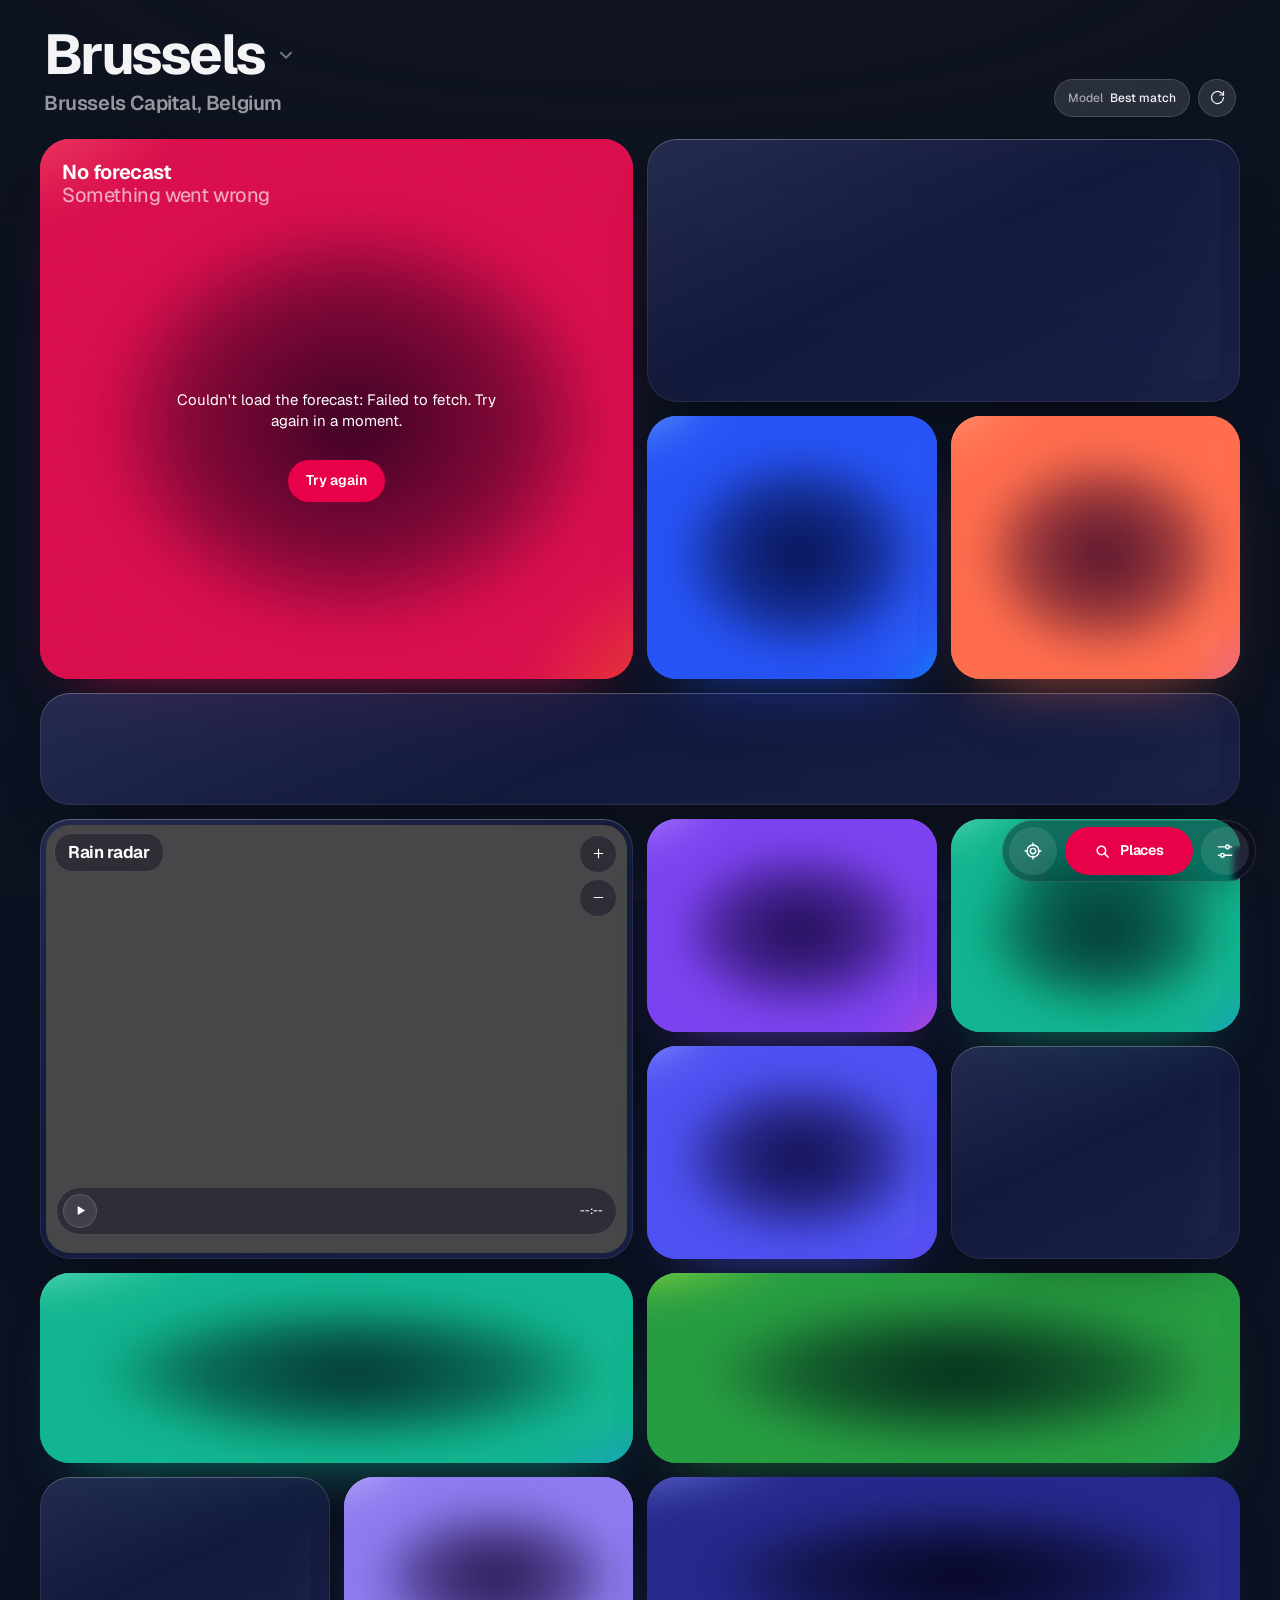
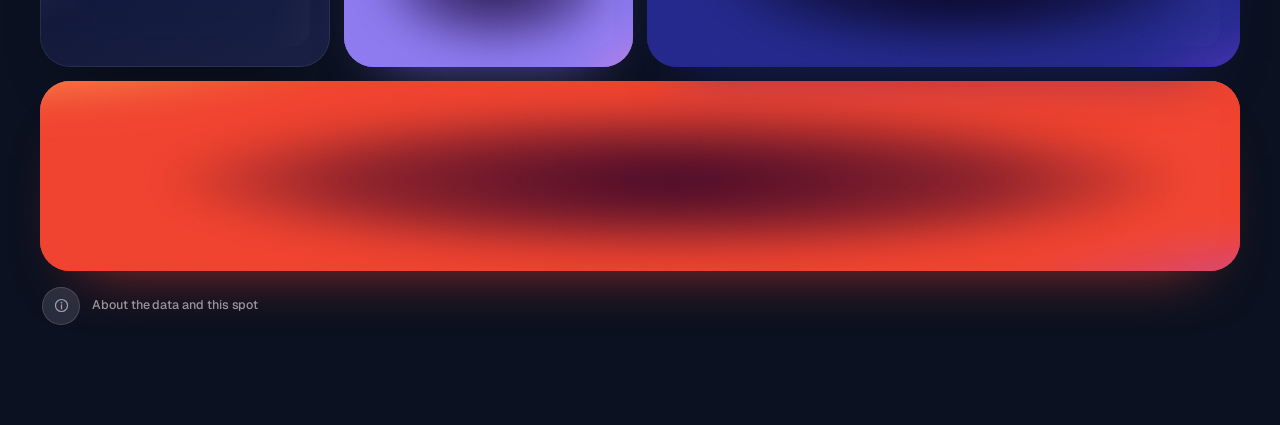
==== commit ab6e195a: "Swiping between places: harder to trigger by accident, clearer while it happens - Only a clearly sid" ====
--- a/index.html
+++ b/index.html
@@ -203,6 +203,7 @@
 </dialog>
 
 <div class="toast lens dark" id="toast" hidden></div>
+<div class="swpeek" id="swPeek" aria-hidden="true"><b id="swPeekName"></b><small id="swPeekN"></small></div>
 <button class="netpill lens dark" id="netPill" aria-hidden="true" tabindex="-1"><i></i><b id="netT">No connection</b><span id="netS"></span></button>
 <div class="ptr lens dark" id="ptr" aria-hidden="true"><svg viewBox="0 0 24 24"><circle class="track" cx="12" cy="12" r="9"/><circle id="ptrArc" cx="12" cy="12" r="9" pathLength="100"/></svg></div>
 
--- a/styles.css
+++ b/styles.css
@@ -168,9 +168,14 @@
 .a-pollen.slim .ch{margin:0}
 .a-pollen.slim .ch-row{align-items:center}
 @media (min-width:1001px){.board:has(.a-pollen.slim){grid-template-areas:"hero hero now now" "hero hero wind feels" "hourly hourly hourly hourly" "radar radar rain uv" "radar radar humid press" "radar radar vis clouds" "air air moon moon" "pollen pollen pollen pollen" "sun sun sun sun" "src src src src"}}
-/* daylight through the year, in the lower half of the sun card */
-.sun-year{position:relative;margin-top:18px;padding-top:16px;border-top:1px solid color-mix(in oklab,currentColor 16%,transparent)}
-.sun-year .hero-now{top:12px;right:0}
+/* the sun card has two views, switched like the hours card: today (day) and the daylight through the year (year) */
+.a-sun[data-view="year"] .sun-day,.a-sun:not([data-view="year"]) .sun-year{display:none}
+.a-sun .sun-day{display:flex;flex-direction:column;flex:1}
+.sun-year{position:relative}
+.sun-year > .ch{display:none} /* its heading shows in the card's own header */
+.sun-year .hero-now{top:2px;right:0}
+.a-sun:has(#sunNow:not([hidden])) .sseg{visibility:hidden} /* "Back to now" takes the corner while scrubbing */
+.kv5 b .u{font:500 12px var(--f-label);letter-spacing:0;color:var(--ink-2)}
 .yr-read{font-size:30px;font-weight:300;letter-spacing:-.02em;line-height:1.1;margin-top:2px}
 .yr-sub{margin:4px 0 12px;font-size:13px;color:var(--ink-2)}
 .yr-chart{position:relative;height:190px;border-radius:16px;overflow:hidden;cursor:grab;touch-action:pan-y;-webkit-user-select:none;user-select:none}
@@ -302,11 +307,14 @@
 .hero .ch h3,.hero .ch p{font-size:20px}
 .hero-upd{position:absolute;top:24px;right:22px}
 /* the moon after dark, apart from the arc: small, with its phase, in the corner of the sky */
-.hero-moon{position:absolute;top:20px;right:20px;width:28px;height:28px;color:#f3f1ff;filter:drop-shadow(0 0 6px rgba(225,225,255,.45))}
-.hero-moon svg{display:block;width:100%;height:100%}
+.hero-moon{position:absolute;top:18px;right:18px;width:34px;display:flex;flex-direction:column;align-items:center;gap:3px;color:#f3f1ff;filter:drop-shadow(0 0 6px rgba(225,225,255,.45))}
+.hero-moon svg{display:block;width:34px;height:34px}
+/* under the moon: a horizon line with an arrow, up while the moon is above the horizon, down while it is below */
+.hero-moon .hm-ind{width:12px;height:10px;fill:none;stroke:currentColor;stroke-width:1.2;stroke-linecap:round;stroke-linejoin:round;opacity:.55}
+.hero.light .hero-moon{color:#2f3560;filter:none} /* on a pale sky (snow, fog) the moon is drawn dark */
 .hero-upd:not([hidden]) + .hero-moon{top:46px}
 .hero-temp{display:flex;justify-content:center;margin:26px 0 14px}
-.hero-temp .dm{height:clamp(112px,15vw,168px);transform:translateX(var(--dshift,0))} /* centred on the digits; the degree sign hangs to the right */
+.hero-temp .dm{height:clamp(112px,15vw,168px);max-width:100%;transform:translateX(var(--dshift,0))} /* never wider than the card: a long number shrinks to fit */ /* centred on the digits; the degree sign hangs to the right */
 .hero-meta{text-align:center;font-weight:600;font-size:15px;letter-spacing:-.01em;display:grid;gap:2px}
 .hero-meta span:not(:first-child){color:var(--ink-2)}
 .hero-meta .clim{font-size:13px;font-weight:500;margin-top:2px}
@@ -532,8 +540,8 @@
 /* ---------- humidity ---------- */
 /* humidity as a water level: the card fills like a glass, with a slowly moving surface; the dotted line on top is 100%: saturated air, where water starts to condense out as dew, mist or fog */
 .water{position:absolute;left:0;right:0;bottom:0;height:var(--h);z-index:-1;pointer-events:none;transition:height 1.2s cubic-bezier(.3,.7,.2,1)}
-.water .body{position:absolute;left:0;right:0;top:12px;bottom:0;background:linear-gradient(rgba(175,200,255,.24),rgba(130,165,255,.12))}
-.water svg{position:absolute;left:0;top:0;width:200%;height:12px;animation:wave 11s linear infinite}
+.water .body{position:absolute;left:0;right:0;top:11.6px;bottom:0;background:linear-gradient(rgba(175,200,255,.24),rgba(130,165,255,.12))}
+.water svg{position:absolute;left:0;top:0;width:200%;height:12px;animation:wave 11s linear infinite} /* the body tucks just under the surface edge: no dark hairline seam on fractional screen scales */
 @keyframes wave{to{transform:translateX(-50%)}}
 .sat{position:absolute;left:0;right:0;top:7px;border-top:1px dotted rgba(255,255,255,.4);pointer-events:none}
 .sat span{position:absolute;right:16px;top:4px;font:500 12px/1 var(--f-label);color:rgba(255,255,255,.55)}
@@ -543,6 +551,7 @@
 .air{display:grid;grid-template-columns:minmax(0,1fr) minmax(0,1.25fr);gap:0 20px;flex:1}
 .air-l{display:flex;flex-direction:column}
 .air-l .dm{height:58px;margin:8px 0 6px;align-self:flex-start}
+.air-v{display:block;align-self:flex-start}
 /* the air-quality scale: a row of dots like the other scales, lit up to the value (the pointer marks it exactly) */
 .scale{display:flex;justify-content:space-between;align-items:center;margin:auto -2.5px 0;position:relative;padding-top:16px;height:6px;box-sizing:content-box}
 .scale i{width:5px;height:5px;border-radius:50%;background:var(--ink-3);transform:scale(.62);opacity:.7}
@@ -594,10 +603,10 @@
 .band svg{width:100%;height:30px;display:block;border-radius:15px}
 .band .tri{top:-7px;height:21px} /* reaches well into the band, so it stands out against the orange card */
 .band-axis{display:flex;justify-content:space-between;margin-top:6px}
-.kv5{display:grid;grid-template-columns:repeat(5,minmax(0,1fr));gap:10px;margin-top:auto;padding-top:14px}
+.kv5{display:grid;grid-template-columns:repeat(6,minmax(0,1fr));gap:10px;margin-top:auto;padding-top:14px}
 .kv5 div{display:grid;gap:2px}
 .kv5 b{font:400 18px/1.05 var(--f-num);letter-spacing:-.02em;font-variant-numeric:tabular-nums}
-@media (max-width:560px){.kv5{grid-template-columns:repeat(3,minmax(0,1fr))}}
+@media (max-width:800px){.kv5{grid-template-columns:repeat(3,minmax(0,1fr))}}
 
 /* ---------- pressure / visibility / rain / clouds ---------- */
 .dial{position:relative;width:min(100%,190px);margin:0 auto;color:var(--ink)}
@@ -617,7 +626,7 @@
 @keyframes ridgebob{from{translate:0 0}to{translate:0 3px}}
 .vis text{font:500 9px var(--f-label);fill:var(--ink-2)}
 .spark svg{width:100%;height:42px;display:block;margin-top:10px}
-.spark-ax{display:flex;justify-content:space-between;margin-top:5px} /* now on the left, so the bars read as the next 24 hours */
+.spark-ax{display:flex;justify-content:space-between;margin:5px 0 10px} /* now on the left, so the bars read as the next 24 hours */
 .field svg{width:100%;height:auto;display:block;margin:4px 0 6px}
 .a-clouds .field{flex:1;min-height:0;display:flex;flex-direction:column;justify-content:center}
 .a-clouds .field circle{opacity:.95;transform-box:fill-box;transform-origin:center;transition:transform var(--drift,.45s) ease,opacity var(--drift,.45s) ease}
@@ -857,12 +866,8 @@
 @media (prefers-reduced-motion:reduce){.rainbow{animation:none;opacity:1}}
 
 /* on a wide screen the dock sits in the bottom-right corner, clear of the cards */
-/* wide screens: the dock stands as a slim rail at the right edge, beside the board, so it never covers a card */
-@media (min-width:900px){
-  .dock{left:auto;right:16px;top:50%;bottom:auto;transform:translateY(-50%);flex-direction:column}
-  .dock .pill{flex-direction:column;min-width:0;width:48px;height:auto;padding:12px 0 10px;gap:6px;border-radius:24px;font-size:11px}
-  .app{max-width:1312px;padding-right:92px}
-}
+/* wide screens: the dock floats at the bottom right; cards scroll by under its glass */
+@media (min-width:900px){.dock{left:auto;right:24px;transform:none}}
 
 /* ---------- the 14-day sheet, in step with the board ---------- */
 /* No overlapping deck any more: separate rows with a small gap, in the board's own glass. */
@@ -890,3 +895,25 @@
   .arc{padding-top:8px}
   .arc-in{max-width:300px;margin:0 auto}
 }
+/* the empty pollen strip opens on request to show each type; on the wide board the six sit in one row */
+.a-pollen.slim:not(.open) .pgrid{display:none}
+.a-pollen.slim.open .pgrid{margin-top:12px}
+.a-pollen.open .air-more svg{transform:rotate(180deg)}
+@media (min-width:1001px){.a-pollen.slim .pgrid{grid-template-columns:repeat(6,minmax(0,1fr))}}
+/* no rain coming: the sun or moon in the rain grid glows softly, as if the dots give light */
+.dry-glow{animation:dryglow 3.6s ease-in-out infinite alternate}
+@keyframes dryglow{from{opacity:.55}to{opacity:1}}
+@media (prefers-reduced-motion:reduce){.dry-glow{animation:none}}
+/* swiping between places: the next place's name slides in at the edge it comes from, and lights up once letting go
+   will switch to it */
+.swpeek{position:fixed;top:42%;z-index:1050;display:grid;gap:2px;padding:10px 14px;border-radius:16px;pointer-events:none;opacity:0;
+  background:rgba(16,14,30,.55);-webkit-backdrop-filter:blur(14px);backdrop-filter:blur(14px);box-shadow:inset 0 0 0 1px rgba(255,255,255,.14);color:#fff;
+  transition:transform .18s cubic-bezier(.2,.8,.2,1),background-color .18s;visibility:hidden;max-width:46vw}
+.swpeek.on{visibility:visible}
+.swpeek.r{right:12px;text-align:right;transform:translateX(8px)}
+.swpeek.l{left:12px;transform:translateX(-8px)}
+.swpeek.ready{background:var(--signal);transform:none;box-shadow:none}
+.swpeek b{font-weight:650;font-size:15px;white-space:nowrap;overflow:hidden;text-overflow:ellipsis}
+.swpeek small{font:500 12px/1 var(--f-label);color:rgba(255,255,255,.7)}
+.swpeek.r b::after{content:" ›"}
+.swpeek.l b::before{content:"‹ "}
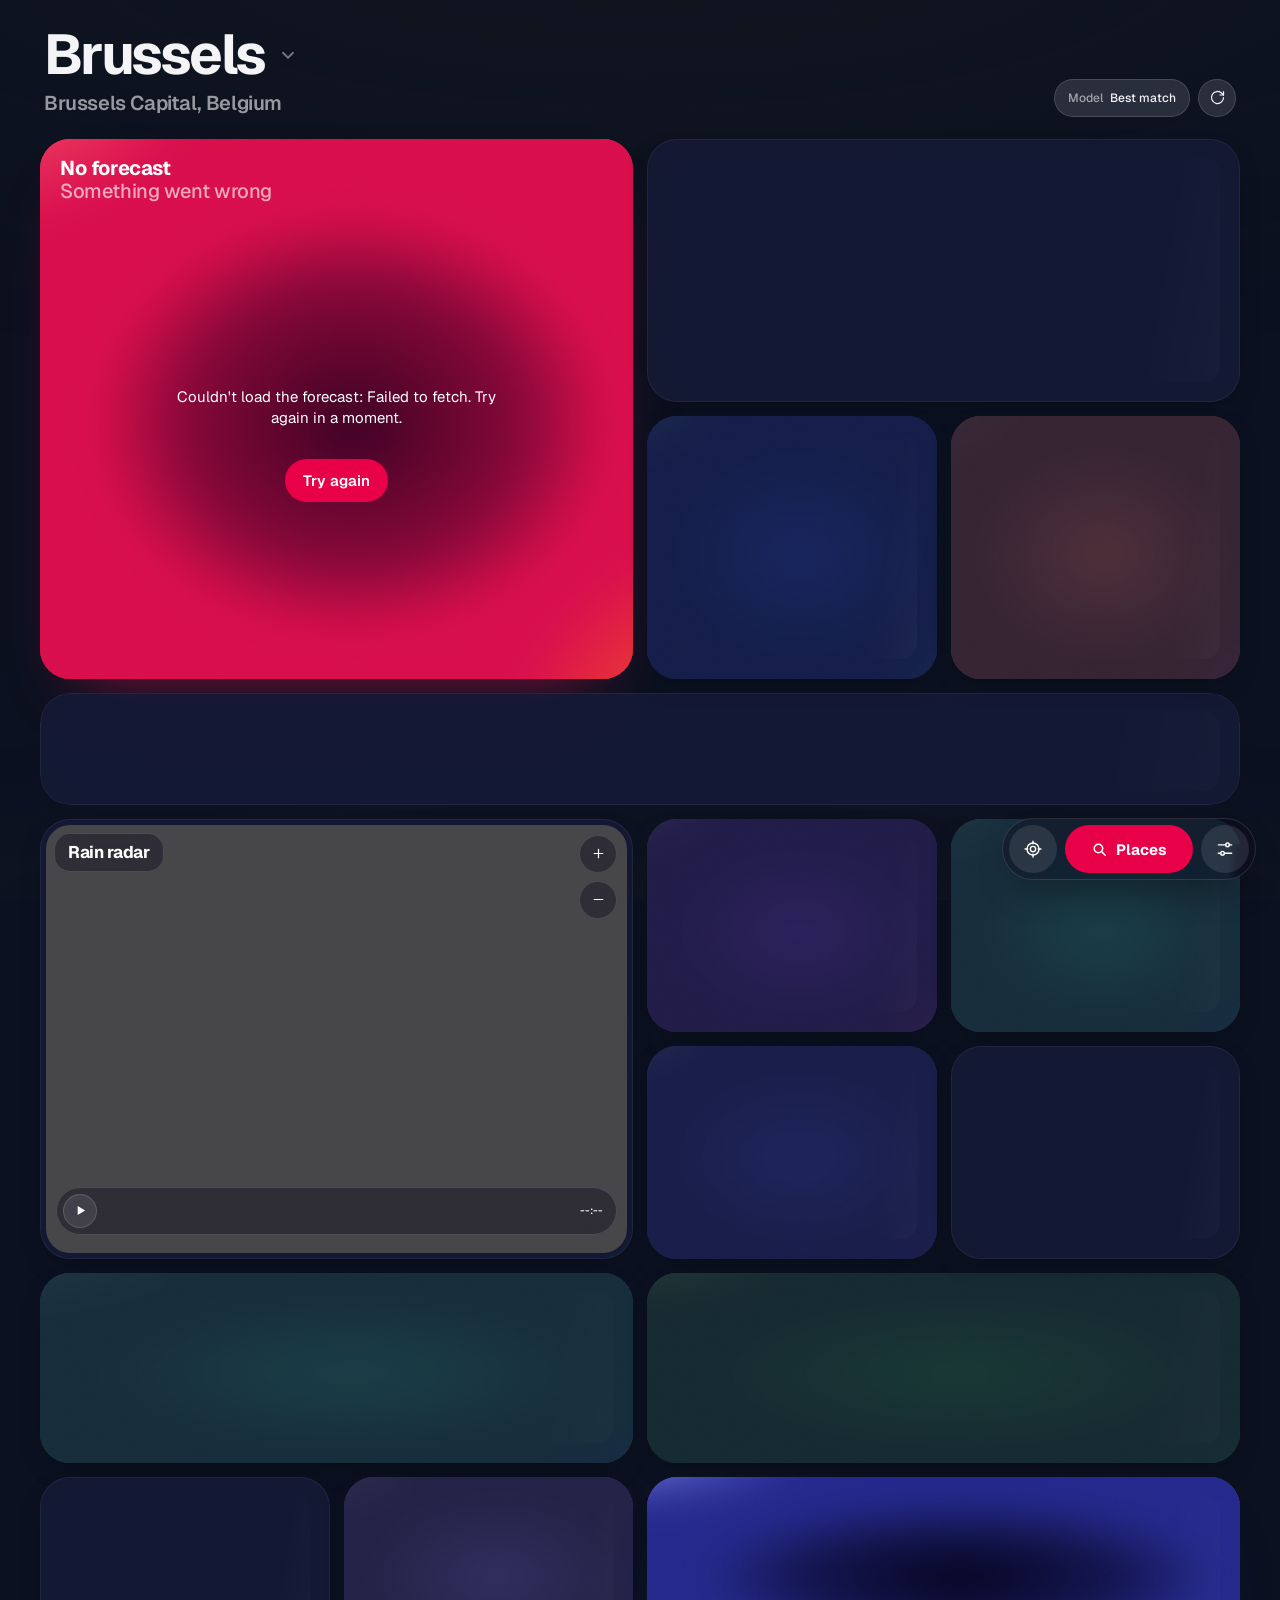
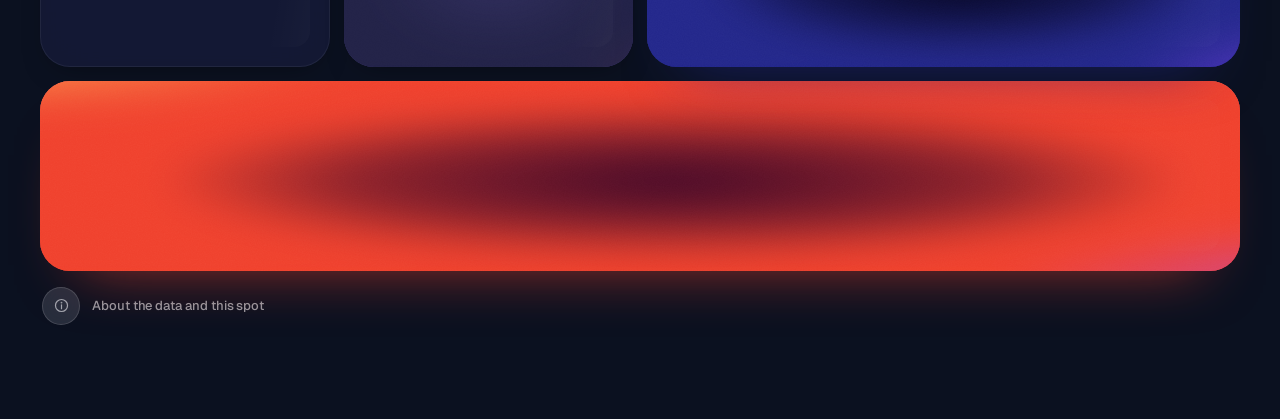
==== commit ccf3f9c1: "The app is now Kwick Weather, with a thermometer icon A fine white line with a raspberry column and " ====
--- a/index.html
+++ b/index.html
@@ -8,8 +8,8 @@
 <meta name="apple-mobile-web-app-capable" content="yes">
 <meta name="mobile-web-app-capable" content="yes">
 <meta name="apple-mobile-web-app-status-bar-style" content="black-translucent">
-<meta name="apple-mobile-web-app-title" content="Isobar">
-<meta name="application-name" content="Isobar">
+<meta name="apple-mobile-web-app-title" content="Kwick">
+<meta name="application-name" content="Kwick">
 <meta name="format-detection" content="telephone=no">
 <link rel="manifest" href="manifest.webmanifest">
 <link rel="apple-touch-icon" href="assets/apple-touch-icon.png">
@@ -26,9 +26,10 @@
 <link rel="apple-touch-startup-image" media="(device-width:375px) and (device-height:812px) and (-webkit-device-pixel-ratio:3) and (orientation:portrait)" href="assets/splash/splash-1125x2436.png">
 <link rel="apple-touch-startup-image" media="(device-width:360px) and (device-height:780px) and (-webkit-device-pixel-ratio:3) and (orientation:portrait)" href="assets/splash/splash-1080x2340.png">
 <link rel="apple-touch-startup-image" media="(device-width:375px) and (device-height:667px) and (-webkit-device-pixel-ratio:2) and (orientation:portrait)" href="assets/splash/splash-750x1334.png">
+<link rel="icon" type="image/svg+xml" href="assets/favicon.svg">
 <link rel="icon" type="image/png" sizes="64x64" href="assets/favicon.png">
 <link rel="icon" type="image/png" sizes="192x192" href="assets/icon-192.png">
-<title>Isobar Weather</title>
+<title>Kwick Weather</title>
 <link rel="preconnect" href="https://fonts.googleapis.com">
 <link rel="preconnect" href="https://fonts.gstatic.com" crossorigin>
 <link rel="stylesheet" href="https://fonts.googleapis.com/css2?family=Geist:wght@400;500;600;700&family=Urbanist:wght@200;300;400&display=swap">
@@ -80,7 +81,7 @@
 <div class="app">
   <header class="top">
     <button class="place" id="placeBtn" aria-label="Change location">
-      <h1><span id="placeName">Isobar</span><svg viewBox="0 0 24 24"><path d="M6 9l6 6 6-6"/></svg></h1>
+      <h1><span id="placeName">Kwick</span><svg viewBox="0 0 24 24"><path d="M6 9l6 6 6-6"/></svg></h1>
       <span class="sub" id="placeSub">Finding your location</span>
     </button>
     <div class="top-r">
@@ -198,7 +199,7 @@
     <div class="seg" data-k="mode"><button data-v="auto">Follow the sun</button><button data-v="day">Day</button><button data-v="night">Night</button></div>
     <div class="label" id="lblModel">Forecast model</div>
     <div class="models" id="models"></div>
-    <button class="row" id="installBtn" hidden style="margin-top:14px"><span><b>Install Isobar as an app</b><span>Its own icon, full screen, works offline</span></span><span>+</span></button>
+    <button class="row" id="installBtn" hidden style="margin-top:14px"><span><b>Install Kwick as an app</b><span>Its own icon, full screen, works offline</span></span><span>+</span></button>
   </div>
 </dialog>
 
--- a/styles.css
+++ b/styles.css
@@ -5,6 +5,7 @@
 /* the round Urbanist figures for small labels, from the same font file the big numbers already load */
 @font-face{font-family:"Isobar Digits";src:url(https://fonts.gstatic.com/s/urbanist/v18/L0x-DF02iFML4hGCyMqlbS0.woff2) format("woff2");font-weight:100 900;font-display:swap;unicode-range:U+0030-0039,U+0025,U+002B,U+002E,U+00B0,U+2212}
 :root{
+  --dock-b:max(12px,calc(env(safe-area-inset-bottom,0px) - 8px)); /* the dock sits partly in the home-indicator strip, as iOS's own floating bars do */
   --bg:#0b1120;
   --ink:#f4f4f7;
   --ink-2:rgba(244,244,247,.6);
@@ -27,7 +28,6 @@
   --f-display:"Geist","Helvetica Neue",Helvetica,Arial,sans-serif;
   --f-num:"Urbanist","Helvetica Neue",Helvetica,Arial,sans-serif;
   --f-label:"Isobar Digits","Geist","Helvetica Neue",Helvetica,Arial,sans-serif; /* small labels: Geist letters with the round Urbanist figures */
-  --f-mono:var(--f-label); /* no monospace left: times and axes use the label face, with even-width figures */
   --r-card:30px;
   --grain:url("data:image/svg+xml,%3Csvg xmlns='http://www.w3.org/2000/svg' width='180' height='180'%3E%3Cfilter id='n'%3E%3CfeTurbulence type='fractalNoise' baseFrequency='.85' numOctaves='3' stitchTiles='stitch'/%3E%3CfeColorMatrix values='0 0 0 0 1 0 0 0 0 1 0 0 0 0 1 0 0 0 .55 0'/%3E%3C/filter%3E%3Crect width='100%25' height='100%25' filter='url(%23n)'/%3E%3C/svg%3E");
   color-scheme:dark;
@@ -82,7 +82,7 @@
 /* the status bar sits over the page in full screen; a soft scrim keeps its white text readable on the light look */
 html.standalone[data-mode="day"] body::before{content:"";position:fixed;left:0;right:0;top:0;height:calc(env(safe-area-inset-top,0px) + 14px);z-index:1001;pointer-events:none;
   background:linear-gradient(rgba(24,18,52,.32),rgba(24,18,52,0))}
-:focus-visible{outline:2px solid var(--signal);outline-offset:3px;border-radius:12px}
+:focus-visible{outline:2px solid var(--signal);outline-offset:3px;border-radius:16px}
 dialog:focus-visible,.sheet:focus-visible{outline:none} /* opening a sheet focuses the panel itself: no ring around it, its buttons keep theirs */
 
 /* ---------- the ground: the sky of right now ---------- */
@@ -93,7 +93,7 @@
   background:radial-gradient(150% 62% at 50% -6%,var(--mid,#222) 0%,color-mix(in oklab,var(--mid,#222) 40%,transparent) 42%,transparent 78%),
     radial-gradient(130% 42% at 50% 108%,color-mix(in oklab,var(--hi,#333) 55%,transparent),transparent 72%)}
 
-.app{max-width:1240px;margin:0 auto;padding:calc(18px + env(safe-area-inset-top,0px)) 20px calc(100px + env(safe-area-inset-bottom,0px))} /* just clears the floating dock */
+.app{max-width:1240px;margin:0 auto;padding:calc(18px + env(safe-area-inset-top,0px)) 20px calc(82px + var(--dock-b))} /* just clears the floating dock */
 
 /* ---------- top ---------- */
 .top{display:flex;align-items:flex-end;justify-content:space-between;gap:16px;margin:8px 4px 22px}
@@ -108,33 +108,34 @@
 .warn.stale svg{display:none}
 .warn.stale{padding-right:44px}
 .warn-x:active{transform:translateY(-50%) scale(.93)}
-.warn{display:flex;align-items:center;gap:12px;width:100%;margin:0;padding:12px 16px 12px 14px;border-radius:20px;text-align:left;color:var(--ink)}
+.warn{display:flex;align-items:center;gap:12px;width:100%;margin:0;padding:12px 16px 12px 14px;border-radius:16px;text-align:left;color:var(--ink)}
 .warn[hidden]{display:none}
 .warn .wl{width:10px;height:10px;border-radius:50%;flex:none;background:var(--wc);box-shadow:0 0 0 4px color-mix(in srgb,var(--wc) 25%,transparent)}
 .warn span{flex:1;min-width:0;display:grid;gap:2px}
 .warn b{font-weight:600;font-size:15px}
-.warn small{font-size:13px;color:var(--ink-2);white-space:nowrap;overflow:hidden;text-overflow:ellipsis}
+.warn small{font-size:13px;color:var(--ink-2);text-wrap:pretty}
 .warn svg{width:12px;height:12px;flex:none;fill:none;stroke:var(--ink-2);stroke-width:2;stroke-linecap:round;stroke-linejoin:round}
-.wx{padding:14px 0;border-top:1px solid rgba(255,255,255,.1)}
+.wx{padding:14px 0;border-top:1px solid var(--wash-2)}
 .wx:first-child{border-top:0;padding-top:0}
-.wx h3{display:flex;align-items:center;gap:9px;margin:0 0 4px;font-size:16px;font-weight:650}
+.wx h3{display:flex;align-items:center;gap:8px;margin:0 0 4px;font-size:17px;font-weight:700}
 .wx h3 i{width:9px;height:9px;border-radius:50%;background:var(--wc);flex:none}
 .wx .when{margin:0 0 8px;font:500 12px/1.4 var(--f-label);color:var(--ink-2)}
-.wx p{margin:0 0 8px;font-size:14px;line-height:1.5;color:var(--ink-2)}
+.wx p{margin:0 0 8px;font-size:15px;line-height:1.5;color:var(--ink-2)}
 .wx a{color:var(--ink);font-size:13px}
 .place{display:grid;text-align:left;min-width:0}
-.place h1{margin:0;font-weight:700;font-size:clamp(34px,5.2vw,56px);letter-spacing:-.04em;line-height:1.05;display:flex;align-items:center;gap:10px;min-width:0}
+.place h1{margin:0;font-weight:700;font-size:clamp(34px,5.2vw,56px);letter-spacing:-.04em;line-height:1.05;display:flex;align-items:center;gap:12px;min-width:0}
 /* the place name always stays on one line: long names get a smaller size, and a very long one is cut with an ellipsis */
 #placeName{white-space:nowrap;overflow:hidden;text-overflow:ellipsis;min-width:0}
 .place h1.long{font-size:clamp(26px,4vw,44px)}
 .place h1.longer{font-size:clamp(22px,3.2vw,36px)}
 .place h1 svg{width:22px;height:22px;flex:none;opacity:.45;stroke:currentColor;fill:none;stroke-width:2}
-.place .sub{font-weight:600;font-size:clamp(16px,2vw,20px);letter-spacing:-.02em;color:var(--ink-2);margin-top:4px;white-space:nowrap;overflow:hidden;text-overflow:ellipsis}
+.place .sub{font-weight:600;font-size:clamp(16px,2vw,20px);letter-spacing:-.02em;color:var(--ink-2);margin-top:4px;text-wrap:balance}
+.part{display:inline-block} /* a part of a line ("100% chance", "Tue 13 Oct") moves to the next line whole (rule 9a) */
 .top-r{display:flex;gap:8px;align-items:center;flex:none}
 .chip{display:flex;align-items:center;gap:.6em;height:38px;font:500 12px/1 var(--f-label);letter-spacing:0;padding:0 14px;border-radius:999px;color:var(--ink-2);white-space:nowrap}
 .chip b{color:var(--ink);font-weight:500}
 /* local time in dot-matrix digits; each character has its own slot so only changed digits replay their animation */
-.clock{display:flex;align-items:center;gap:3px;height:38px;padding:0 14px;border-radius:999px;color:var(--ink)}
+.clock{display:flex;align-items:center;gap:4px;height:38px;padding:0 14px;border-radius:999px;color:var(--ink)}
 .clock:empty{display:none}
 .clock .ck{font:500 17px/1 var(--f-label);letter-spacing:-.01em;font-variant-numeric:tabular-nums}
 .clock .ck-ap{margin-left:4px;font:500 12px/1 var(--f-label);color:var(--ink-2)}
@@ -181,19 +182,21 @@
 .yr-chart{position:relative;height:190px;border-radius:16px;overflow:hidden;cursor:grab;touch-action:pan-y;-webkit-user-select:none;user-select:none}
 .yr-chart.grab{cursor:grabbing}
 .yr-chart canvas{position:absolute;inset:0;width:100%;height:100%;display:block}
-.yr-chart .yr-h{position:absolute;left:8px;transform:translateY(-50%);color:rgba(255,255,255,.88);text-shadow:0 0 3px rgba(18,10,58,.7),0 0 1px rgba(18,10,58,.6);pointer-events:none}
+.yr-chart .yr-h{position:absolute;left:0;transform:translateY(-50%);display:flex;align-items:center;gap:4px;color:rgba(255,255,255,.8);pointer-events:none} /* no glow: the ink follows the sky beneath (drawYear) */
+.yr-chart .yr-h.dk{color:rgba(18,10,58,.62)}
+.yr-chart .yr-h i{width:6px;height:1.5px;border-radius:1px;background:currentColor} /* the hour's tick on the edge */
 .yr-today,.yr-sel{position:absolute;top:0;bottom:0;width:2px;margin-left:-1px;pointer-events:none}
 .yr-today{background:var(--signal);opacity:.85}
 .yr-sel{background:#fff;box-shadow:0 0 0 1px rgba(0,0,0,.18)}
 /* when the clocks change: a faint dotted line at the step, with the date and the wall-clock jump at its foot */
 .yr-dst{position:absolute;top:0;bottom:0;width:0;border-left:1px dotted rgba(255,255,255,.4);pointer-events:none}
-.yr-dst b{position:absolute;bottom:7px;left:6px;white-space:nowrap;font-size:11px;font-weight:500;color:rgba(255,255,255,.72);text-shadow:0 0 3px rgba(18,10,58,.8)}
+.yr-dst b{position:absolute;bottom:7px;left:6px;white-space:nowrap;font-size:11px;font-weight:500;color:rgba(255,255,255,.72)}
 .yr-dst.r b{left:auto;right:6px}
 .yr-dst.up b{bottom:auto;top:7px}
 .yr-axis{display:grid;grid-template-columns:repeat(12,1fr);margin-top:8px;text-align:center}
 
 /* ---------- card base ---------- */
-.card{position:relative;isolation:isolate;overflow:hidden;border-radius:var(--r-card);padding:18px 20px 20px;min-width:0;min-height:190px;display:flex;flex-direction:column}
+.card{position:relative;isolation:isolate;overflow:hidden;border-radius:var(--r-card);padding:18px 20px 20px;--pad-x:20px;min-width:0;min-height:190px;display:flex;flex-direction:column}
 @supports (corner-shape:squircle){.card,.day{border-radius:54px;corner-shape:squircle}}
 /* iOS Safari lets blurred, animated layers (the drifting pigment, the sun rays) spill past rounded corners
    despite overflow:hidden, which shows as a square behind each corner. Clip the shape explicitly there. */
@@ -234,9 +237,28 @@
 :root[data-mode="day"] .pig:not(.sky) .ftrack .line,:root[data-mode="day"] .pig:not(.sky) .scale i,:root[data-mode="day"] .pig:not(.sky) .mbar,:root[data-mode="day"] .pig:not(.sky) .dots i{background:var(--ink-3)}
 :root[data-mode="day"] .pig:not(.sky) .ftrack .seg,:root[data-mode="day"] .pig:not(.sky) .ftrack .tick,:root[data-mode="day"] .pig:not(.sky) .scale i.on,:root[data-mode="day"] .pig:not(.sky) .mbar .fill,:root[data-mode="day"] .pig:not(.sky) .dots i.on{background:var(--ink)}
 :root[data-mode="day"] .pig:not(.sky) .wlines path{stroke:var(--ink)}
-:root[data-mode="day"] .pig:not(.sky) .sat{border-top-color:var(--ink-3)}
-:root[data-mode="day"] .pig:not(.sky) .sat span{color:var(--ink-2)}
 :root[data-mode="day"] .glass{background:rgba(255,255,255,.84);box-shadow:inset 0 0 0 1px rgba(20,10,60,.06),0 1px 2px rgba(30,20,60,.06),0 10px 28px -14px rgba(30,20,60,.18)}
+/* ---------- night look: the mirror of the day ----------
+   At night the coloured cards become deep, muted tints of their own colour on the night blue, with text in that
+   colour's lightest tint: the day's calm, inverted. The slow inflow stays, just as dim; no glow on numbers, no shine.
+   Glass cards turn to a near-solid matte night layer. The sky cards keep their real sky colours. */
+:root:not([data-mode="day"]) .pig:not(.sky){
+  --ink:color-mix(in oklab,var(--hi) 30%,#fff);--ink-2:color-mix(in oklab,var(--ink) 66%,transparent);--ink-3:color-mix(in oklab,var(--ink) 30%,transparent);
+  color:var(--ink);background:color-mix(in oklab,var(--mid) 20%,#0f1228);
+  box-shadow:inset 0 0 0 1px color-mix(in oklab,var(--mid) 22%,transparent),0 10px 28px -14px rgba(0,0,0,.5)}
+:root:not([data-mode="day"]) .pig:not(.sky)::before{background:
+    radial-gradient(var(--cs) calc(var(--cs) * .9) at 52% 52%,color-mix(in oklab,var(--mid) 30%,#0f1228) 0%,transparent 76%),
+    radial-gradient(var(--hs) calc(var(--hs) * .9) at var(--hx) var(--hy),color-mix(in oklab,var(--hi) 22%,#0f1228),transparent 70%),
+    radial-gradient(calc(var(--hs) + 6%) calc(var(--hs) + 4%) at var(--ax) var(--ay),color-mix(in oklab,var(--acc) 22%,#0f1228),transparent 72%),
+    color-mix(in oklab,var(--mid) 18%,#0f1228)}
+:root:not([data-mode="day"]) .pig:not(.sky)::after{opacity:.1}
+:root:not([data-mode="day"]) .pig:not(.sky) .num{text-shadow:none}
+:root:not([data-mode="day"]) .pig:not(.sky) .dm{filter:none}
+:root:not([data-mode="day"]) .pig:not(.sky) .tile{background:color-mix(in oklab,var(--hi) 8%,transparent)}
+:root:not([data-mode="day"]) .pig:not(.sky) .dots i{background:var(--ink-3)}
+:root:not([data-mode="day"]) .pig:not(.sky) .dots i.on{background:var(--ink)}
+:root:not([data-mode="day"]) .pig:not(.sky) .wlines path{stroke:var(--ink)}
+:root:not([data-mode="day"]) .glass{background:rgba(22,26,54,.9);box-shadow:inset 0 0 0 1px rgba(255,255,255,.06),0 10px 28px -14px rgba(0,0,0,.5)}
 /* Inflow: the bright rim colours drift slowly toward the dark core and get swallowed by it, then ease back out. */
 @property --hx{syntax:"<percentage>";inherits:false;initial-value:6%}
 @property --hy{syntax:"<percentage>";inherits:false;initial-value:0%}
@@ -262,34 +284,34 @@
 :root[data-mode="day"] .top .lens{background:rgba(255,255,255,.62);box-shadow:inset 0 0 0 1px rgba(20,10,60,.06)}
 html.lq .dock,html.lq .topbar{-webkit-backdrop-filter:url(#lq-lens);backdrop-filter:url(#lq-lens)}
 /* flat tile inside a pigment card */
-.tile{background:rgba(255,255,255,.1);border-radius:14px}
-
-.ch{display:grid;gap:0;margin:0 0 10px}
-.ch h3,.ch h2{margin:0;font-weight:650;font-size:17px;letter-spacing:-.02em;line-height:1.15}
-.ch p{margin:0;font-weight:450;font-size:17px;letter-spacing:-.02em;line-height:1.15;color:var(--ink-2)}
+.tile{background:rgba(255,255,255,.1);border-radius:16px}
+
+.ch{display:grid;grid-template-columns:minmax(0,1fr);gap:0;margin:0 0 12px;min-width:0}
+.ch h3,.ch h2{margin:0;font-weight:700;font-size:17px;letter-spacing:-.02em;line-height:1.15;white-space:nowrap}
+.ch p{margin:0;font-weight:500;font-size:17px;letter-spacing:-.02em;line-height:1.15;color:var(--ink-2);white-space:nowrap} /* one line, always (fitHeads shrinks it if needed) */
 .ch-row{display:flex;justify-content:space-between;align-items:flex-start;gap:12px}
 .mono{font-family:var(--f-label);font-size:12px;font-weight:500;letter-spacing:-.005em;color:var(--ink-2)}
 /* times on axes: even-width figures, so they line up */
-.tm{font:500 11.5px/1 var(--f-label);font-variant-numeric:tabular-nums;color:var(--ink-2)}
+.tm{font:500 12px/1 var(--f-label);font-variant-numeric:tabular-nums;color:var(--ink-2)}
 .u{text-transform:none;letter-spacing:.01em} /* units keep their own spelling: hPa, km/h, min, m */
 .num{font-family:var(--f-num);font-weight:300;letter-spacing:-.04em;line-height:.9;font-variant-numeric:tabular-nums}
 .pig .num{text-shadow:0 .1em .22em rgba(255,255,255,.22)}
 .num small{font-family:var(--f-label);font-size:12px;letter-spacing:0;font-weight:500;margin-left:6px;color:var(--ink-2);text-shadow:none;vertical-align:.25em}
 .big{font-size:clamp(44px,5vw,62px)}
-.foot{margin-top:auto;display:flex;justify-content:space-between;gap:10px;align-items:flex-end;font-size:13px;color:var(--ink-2)}
+.foot{margin-top:auto;padding-top:12px;display:flex;justify-content:space-between;gap:12px;align-items:flex-end;font-size:13px;color:var(--ink-2)}
 /* a small, quiet "i" that opens an explainer */
 .info-i{width:22px;height:22px;border-radius:50%;display:grid;place-items:center;color:var(--ink-2);box-shadow:inset 0 0 0 1px var(--ink-3);flex:none}
 .info-i svg{width:12px;height:12px;fill:none;stroke:currentColor;stroke-width:2;stroke-linecap:round}
 .info-i:hover{color:var(--ink)}
-.learn h3{margin:18px 0 4px;font-size:15px;font-weight:650;letter-spacing:-.01em}
-.learn p{margin:0;font-size:14px;line-height:1.55;color:var(--ink-2)}
-.learn .now{padding:12px 14px;border-radius:16px;background:rgba(255,255,255,.07);color:var(--ink)}
-.foot b{color:var(--ink);font-weight:550}
+.learn h3{margin:18px 0 4px;font-size:15px;font-weight:700;letter-spacing:-.01em}
+.learn p{margin:0;font-size:15px;line-height:1.55;color:var(--ink-2)}
+.learn .now{padding:12px 14px;border-radius:16px;background:var(--wash);color:var(--ink)}
+.foot b{color:var(--ink);font-weight:600}
 /* the wind foot: gusts and the Beaufort name each stay whole, and drop under each other on a narrow card */
-.a-wind .foot{flex-wrap:wrap;row-gap:2px}
+.a-wind .foot{flex-wrap:wrap;row-gap:2px;padding-top:6px} /* a little air between the compass and the line under it */
 .a-wind .foot span{white-space:nowrap}
 .muted{color:var(--ink-2)}
-.empty{margin:auto 0;color:var(--ink-2);font-size:14px;max-width:34ch}
+.empty{margin:auto 0;padding-top:12px;color:var(--ink-2);font-size:15px;max-width:34ch}
 /* the app's pointer: a short raspberry capsule standing across the scale, like a needle */
 .tri{position:absolute;width:4px;height:12px;border-radius:2px;background:var(--signal);margin-left:-2px;box-shadow:0 1px 3px rgba(0,0,0,.3)}
 
@@ -303,13 +325,13 @@
 .ic{width:24px;height:24px;fill:none;stroke:currentColor;stroke-width:1.5;stroke-linecap:round;stroke-linejoin:round;flex:none;overflow:visible} /* the sun or moon behind a cloud may reach just past the top */
 
 /* ---------- hero ---------- */
-.hero{min-height:540px;padding:22px 22px 20px}
+.hero{min-height:540px} /* the same inset as every card (RULES.md 10) */
 .hero .ch h3,.hero .ch p{font-size:20px}
-.hero-upd{position:absolute;top:24px;right:22px}
+.hero-upd{position:absolute;top:24px;right:var(--pad-x)}
 /* the moon after dark, apart from the arc: small, with its phase, in the corner of the sky */
-.hero-moon{position:absolute;top:18px;right:18px;width:34px;display:flex;flex-direction:column;align-items:center;gap:3px;color:#f3f1ff;filter:drop-shadow(0 0 6px rgba(225,225,255,.45))}
+.hero-moon{position:absolute;top:18px;right:var(--pad-x);display:flex;flex-direction:row-reverse;align-items:center;gap:8px;color:#f3f1ff;filter:drop-shadow(0 0 6px rgba(225,225,255,.45))}
 .hero-moon svg{display:block;width:34px;height:34px}
-/* under the moon: a horizon line with an arrow, up while the moon is above the horizon, down while it is below */
+/* beside the moon, to its left: a horizon line with an arrow, up while the moon is above the horizon, down while it is below */
 .hero-moon .hm-ind{width:12px;height:10px;fill:none;stroke:currentColor;stroke-width:1.2;stroke-linecap:round;stroke-linejoin:round;opacity:.55}
 .hero.light .hero-moon{color:#2f3560;filter:none} /* on a pale sky (snow, fog) the moon is drawn dark */
 .hero-upd:not([hidden]) + .hero-moon{top:46px}
@@ -319,28 +341,31 @@
 .hero-meta span:not(:first-child){color:var(--ink-2)}
 .hero-meta .clim{font-size:13px;font-weight:500;margin-top:2px}
 .arc{margin-top:auto;padding-top:14px}
-.arc-in{position:relative;touch-action:pan-y;border-radius:14px}
+.arc-in{position:relative;touch-action:pan-y;border-radius:16px}
 .arc-in[role="slider"]{cursor:grab}
 .arc-in.grab{cursor:grabbing}
-.sun-dot circle:first-child{transition:r .2s}
-.arc-in:hover .sun-dot circle:first-child,.arc-in.grab .sun-dot circle:first-child,.arc-in:focus-visible .sun-dot circle:first-child{r:12}
-.hero-now{position:absolute;top:18px;right:18px;padding:8px 12px;border-radius:999px;font:600 12px/1 var(--f-display);letter-spacing:0;background:var(--signal);color:var(--signal-ink)}
+.hero-now{position:absolute;top:18px;right:var(--pad-x);padding:8px 12px;border-radius:999px;font:600 12px/1 var(--f-display);letter-spacing:0;background:var(--signal);color:var(--signal-ink)}
 .pig.hero{transition:background-color .5s}
 .arc svg{width:100%;height:auto;display:block;overflow:visible}
 /* the weather along the sun or moon path: rain and snow hours as a soft band, heavy cloud as a faint one */
-.arc .awx{fill:none;stroke-width:6;stroke-linecap:round}
-.arc .awx-wet{stroke:#a9d6ff;stroke-opacity:.5}
-.arc .awx-snow{stroke:#fff;stroke-opacity:.5}
-.arc .awx-cloud{stroke:#fff;stroke-opacity:.2}
-.hero-foot{display:grid;grid-template-columns:1fr auto 1fr;align-items:end;margin-top:4px}
-.hero-foot div{display:grid;gap:1px}
+/* the weather colours the arc itself: blue where it rains, white for snow, a thicker soft grey under heavy cloud */
+.arc .awx{fill:none;stroke-width:3;stroke-linecap:round}
+.arc .awx-wet{stroke:#8fb6ff}
+.arc .awx-snow{stroke:#fff}
+.arc .awx-cloud{stroke:#c8ccdc;stroke-opacity:.6;stroke-width:3.2}
+.hero.light .arc .awx-wet{stroke:#3f6fe0}
+.hero.light .arc .awx-snow{stroke:#8a96b8}
+.hero.light .arc .awx-cloud{stroke:#6a7090}
+.hero-foot{display:grid;grid-template-columns:1fr minmax(0,auto) 1fr;column-gap:16px;align-items:end;margin-top:4px}
+.hero-foot div{display:grid;gap:2px}
 .hero-foot b{font:400 20px/1 var(--f-num);letter-spacing:-.02em}
-.hero-foot span{font-size:12px;color:var(--ink-2)}
-.hero-foot .mid{text-align:center;justify-items:center}
+.hero-foot span{font-size:12px;color:var(--ink-2);white-space:nowrap} /* "Sunrise tomorrow" stays whole; the middle line wraps instead */
+.hero-foot .mid{text-align:center;min-width:0;justify-items:center;max-width:15ch;justify-self:center;text-wrap:balance} /* its own short block between the two times, never running into them */
+.hero-foot .mid span{white-space:normal;transition:opacity .4s}.hero-foot .mid span.fade{opacity:0} /* the one-time drag tip fades in and out */
 .hero-foot .r{text-align:right}
 
 /* ---------- rain next hours (glass) ---------- */
-.now-say{font-weight:650;font-size:clamp(20px,2.3vw,26px);letter-spacing:-.03em;line-height:1.1;margin:2px 0 14px;max-width:24ch;text-wrap:balance}
+.now-say{font-weight:700;font-size:clamp(20px,2.3vw,26px);letter-spacing:-.03em;line-height:1.1;margin:2px 0 14px;max-width:24ch;text-wrap:balance}
 .now-chart svg{width:100%;height:auto;display:block;overflow:visible}
 .now-chart .wet{transform-box:fill-box;transform-origin:center;animation:fillin .6s cubic-bezier(.2,.7,.2,1) var(--d) both}
 .now-chart .wet.top{animation:fillin .6s cubic-bezier(.2,.7,.2,1) var(--d) both,land var(--p) ease-out var(--w2) infinite}
@@ -353,7 +378,7 @@
 /* ---------- wind ---------- */
 .compass{position:relative;width:min(100%,200px);aspect-ratio:1;margin:0 auto}
 .compass svg{position:relative;width:100%;height:100%;display:block}
-.compass-c{position:absolute;inset:0;display:grid;place-content:center;justify-items:center;gap:6px}
+.compass-c{position:absolute;inset:0;display:grid;place-content:center;justify-items:center;gap:8px}
 .compass-c .dm{height:42px}
 
 /* ---------- feels ---------- */
@@ -362,27 +387,30 @@
 .ftrack .fdots{position:absolute;left:-2.5px;right:-2.5px;top:20px;height:6px;display:flex;justify-content:space-between;align-items:center}
 .ftrack .fdots i{width:5px;height:5px;border-radius:50%;background:var(--ink-3);transform:scale(.62);opacity:.7}
 .ftrack .fdots i.on{background:var(--ink);transform:none;opacity:1}
-.ftrack .tick{position:absolute;top:12px;width:2px;height:22px;margin-left:-1px;background:#fff;border-radius:2px;opacity:.8}
-.ftrack .tri{top:4px}
+.ftrack .tick{position:absolute;top:15px;width:2px;height:16px;margin-left:-1px;background:#fff;border-radius:2px;opacity:.8} /* centred on the dot row (y 23) */
+.ftrack .tri{top:12px;height:22px;width:5px;margin-left:-2.5px;border-radius:3px} /* the needle crosses the dot row, centred on its dot */
 .ftrack .lab{position:absolute;top:36px;transform:translateX(-50%);font:500 12px/1 var(--f-label);white-space:nowrap;color:var(--ink-2)}
-.feels-why{font-size:13px;color:var(--ink-2);margin:auto 0 0;max-width:30ch}
 
 /* ---------- hourly (glass) ---------- */
 .a-hourly{min-height:0;padding:18px 0 14px}
-.a-hourly .ch-row{padding:0 20px}
-.hscroll{overflow-x:auto;overflow-y:hidden;scrollbar-width:none;padding:0 14px 6px;-webkit-mask-image:linear-gradient(90deg,transparent 0,#000 14px,#000 calc(100% - 24px),transparent);mask-image:linear-gradient(90deg,transparent 0,#000 14px,#000 calc(100% - 24px),transparent)}
+.a-hourly .ch-row{padding:0 var(--pad-x)} /* the same inset as every other card */
+.hscroll{overflow-x:auto;overflow-y:hidden;scrollbar-width:none;padding:0 14px 6px}
+/* the soft fade at both ends sits on a card-wide wrapper, not on the very wide scrolling strip itself: a mask on a
+   scroller makes Chrome composite the whole strip as one huge layer, which it sometimes failed to paint (a white block) */
+.hfade{-webkit-mask-image:linear-gradient(90deg,transparent 0,#000 14px,#000 calc(100% - 24px),transparent);mask-image:linear-gradient(90deg,transparent 0,#000 14px,#000 calc(100% - 24px),transparent)}
+.a-hourly{contain:paint;clip-path:inset(0 round var(--r-card))} /* and nothing in this card may ever paint outside it, its own layers included (Chrome can let a moved layer escape the plain clip) */
 .hin{position:relative;display:grid;padding-top:30px}
 /* sun and moon track: sunlight turning to night and back at the real sunset and sunrise */
-.htrack{position:absolute;left:0;top:6px;height:4px;border-radius:4px}
-.hev{position:absolute;top:14px;transform:translateX(-50%);display:flex;align-items:center;gap:4px;font:500 11px/1 var(--f-mono);font-variant-numeric:tabular-nums;color:var(--ink-2);white-space:nowrap}
+.htrack{position:absolute;left:0;top:6px;height:4px;border-radius:999px}
+.hev{position:absolute;top:14px;transform:translateX(-50%);display:flex;align-items:center;gap:4px;font:500 11px/1 var(--f-label);font-variant-numeric:tabular-nums;color:var(--ink-2);white-space:nowrap}
 .hev svg{width:15px;height:12px;fill:none;stroke:currentColor;stroke-width:1.4;stroke-linecap:round;stroke-linejoin:round}
 .hcol{display:grid;grid-template-rows:22px 32px 78px 46px 10px;justify-items:center;align-items:center;padding:6px 0 4px}
-.htime{font:500 11px/1 var(--f-mono);font-variant-numeric:tabular-nums;color:var(--ink-2);white-space:nowrap}
+.htime{font:500 11px/1 var(--f-label);font-variant-numeric:tabular-nums;color:var(--ink-2);white-space:nowrap}
 .htime.now{background:var(--signal);color:var(--signal-ink);padding:5px 8px;border-radius:999px}
 .htime.mid{color:var(--ink);font-weight:600}
 .hpop{display:grid;justify-items:center;gap:4px;align-self:end}
 .hpop svg{width:8px;height:30px}
-.hpop span{font:500 11.5px/1 var(--f-label);color:var(--rain)}
+.hpop span{font:500 12px/1 var(--f-label);color:var(--rain)}
 .hcurve{position:absolute;left:0;top:96px;pointer-events:none;overflow:visible}
 .hcurve text{font:400 15px var(--f-num);fill:var(--ink);text-anchor:middle;font-variant-numeric:tabular-nums}
 /* one card, two views: the next 48 hours or the next 14 days */
@@ -391,19 +419,25 @@
 .hseg button{height:30px;padding:0 13px;border-radius:999px;font:600 12px/1 var(--f-display);letter-spacing:0;color:var(--ink-2);white-space:nowrap}
 .hseg button[aria-selected="true"]{background:var(--ink);color:var(--seg-on,#100f18)}
 :root[data-mode="day"] .hseg button[aria-selected="true"]{--seg-on:#fff}
-.a-hourly .hall{display:inline-flex;align-items:center;gap:4px;margin-top:2px;font-size:14px;color:var(--ink-2);text-align:left}
+:root[data-mode="day"] .sky .hseg button[aria-selected="true"]{--seg-on:#100f18} /* sky cards keep white ink by day, so the chosen tab is white with dark text */
+.a-hourly .hall{display:inline-flex;align-items:center;gap:4px;margin-top:2px;font-size:15px;color:var(--ink-2);text-align:left}
 .a-hourly .hall svg{width:12px;height:12px;fill:none;stroke:currentColor;stroke-width:2;stroke-linecap:round;stroke-linejoin:round}
 .a-hourly .hall:hover{color:var(--ink)}
 .a-hourly .hv-d{display:none}
 .a-hourly[data-view="d"] .hv-d{display:block}
 .a-hourly[data-view="d"] .hv-h{display:none}
-.a-hourly[data-view="d"] .hlinks{display:flex;gap:14px;flex-wrap:wrap}
+/* under the 14 days: the full forecast as the main button, "How sure?" as a quiet link beside it */
+.a-hourly[data-view="d"] .hfoot{display:flex;justify-content:space-between;align-items:center;gap:12px;margin-top:14px;padding:0 var(--pad-x) 6px} /* the same inset as the header, clear of the rounded corners */
+.a-hourly .hall-main{display:inline-flex;align-items:center;gap:8px;height:36px;padding:0 16px;border-radius:999px;font-weight:600;font-size:15px;background:var(--ink);color:var(--seg-on,#100f18)}
+:root[data-mode="day"] .a-hourly .hall-main{--seg-on:#fff}
+.a-hourly .hall-main svg{width:13px;height:13px;fill:none;stroke:currentColor;stroke-width:1.8;stroke-linecap:round;stroke-linejoin:round}
+.a-hourly .hfoot .hall{margin:0;font-weight:500}
 .dstrip{display:grid;padding-top:4px}
-.dcol{display:grid;grid-template-rows:22px 32px 26px 96px 26px 46px;justify-items:center;align-items:center;padding:6px 0 4px;border-radius:18px;cursor:pointer}
+.dcol{display:grid;grid-template-rows:22px 32px 26px 96px 26px 46px;justify-items:center;align-items:center;padding:6px 0 4px;border-radius:16px;cursor:pointer}
 .dcol:hover{background:rgba(255,255,255,.06)}
 :root[data-mode="day"] .dcol:hover{background:rgba(40,30,110,.05)}
-.dbar{position:relative;width:6px;height:96px;border-radius:6px;background:var(--ink-3);background:color-mix(in srgb,var(--ink) 10%,transparent)}
-.dfill{position:absolute;left:0;right:0;border-radius:6px;background:linear-gradient(0deg,var(--lo),var(--hi))}
+.dbar{position:relative;width:6px;height:96px;border-radius:999px;background:var(--ink-3);background:color-mix(in srgb,var(--ink) 10%,transparent)}
+.dfill{position:absolute;left:0;right:0;border-radius:999px;background:linear-gradient(0deg,var(--lo),var(--hi))}
 .dcol .dhi,.dcol .dlo{font:400 15px/1 var(--f-num);font-style:normal;font-variant-numeric:tabular-nums;white-space:nowrap}
 .dcol .dlo{color:var(--ink-2)}
 /* an uncertain day: soft, fading ends instead of hard ones; on a low-confidence day the numbers step back a little */
@@ -413,11 +447,9 @@
 
 /* ---------- 14-day deck ---------- */
 .a-days{display:flex;flex-direction:column;min-width:0}
-.deck-h{display:flex;justify-content:space-between;align-items:flex-end;padding:4px 6px 12px}
-.deck-h .ch{margin:0}
 .deck{display:flex;flex-direction:column;flex:1}
 /* calm rows: the temperature colour lives in the low–high bar and the high, not the card */
-.day{position:relative;border-radius:26px;overflow:hidden;isolation:isolate;--ink:#fff;--ink-2:rgba(255,255,255,.6);--ink-3:rgba(255,255,255,.32);color:#fff;
+.day{position:relative;border-radius:16px;overflow:hidden;isolation:isolate;--ink:#fff;--ink-2:rgba(255,255,255,.6);--ink-3:rgba(255,255,255,.32);color:#fff;
   background:linear-gradient(120deg,#1f2347,#141733);
   box-shadow:0 -14px 28px -14px rgba(0,0,0,.5),inset 0 1px 0 rgba(255,255,255,.1)}
 .day::after{content:"";position:absolute;inset:0;z-index:-1;background-image:var(--grain);opacity:.12;mix-blend-mode:soft-light}
@@ -447,18 +479,18 @@
 @keyframes snowfall-short{0%{transform:translate3d(0,0,0)}50%{transform:translate3d(5px,52px,0)}100%{transform:translate3d(-3px,104px,0)}}
 .fx.storm{animation:flash 9s linear infinite}
 @keyframes flash{0%,91%,93.5%,95.5%,100%{background:transparent}92%{background:rgba(255,255,255,.2)}94.5%{background:rgba(255,255,255,.1)}}
-.day-h{width:100%;display:grid;grid-template-columns:minmax(0,1.3fr) 28px 40px minmax(0,2.2fr);align-items:center;gap:10px;padding:14px 18px 34px;text-align:left}
-.dn{display:flex;gap:7px;align-items:baseline;min-width:0;white-space:nowrap}
-.dn b{font-weight:650;font-size:17px;letter-spacing:-.02em}
-.dn i{font-style:normal;font-weight:600;font-size:14px;color:var(--ink-2);overflow:hidden;text-overflow:ellipsis}
+.day-h{width:100%;display:grid;grid-template-columns:minmax(0,1.3fr) 28px 40px minmax(0,2.2fr);align-items:center;gap:12px;padding:14px 18px 34px;text-align:left}
+.dn{display:flex;gap:8px;align-items:baseline;min-width:0;white-space:nowrap}
+.dn b{font-weight:700;font-size:17px;letter-spacing:-.02em}
+.dn i{font-style:normal;font-weight:600;font-size:15px;color:var(--ink-2);overflow:hidden;text-overflow:ellipsis}
 .dp{font:500 12px/1 var(--f-label);color:var(--ink-2);text-align:right}
 .dr{display:grid;grid-template-columns:30px 1fr 30px;align-items:center;gap:8px}
 .dr em{font:400 17px/1 var(--f-num);font-style:normal;font-variant-numeric:tabular-nums}
 .dr em:first-child{color:var(--ink-2);text-align:right}
-.bar{position:relative;height:5px;border-radius:5px;background:rgba(255,255,255,.12)}
-.bar .fill{position:absolute;top:0;bottom:0;border-radius:5px;background:linear-gradient(90deg,var(--lo),var(--hi))}
+.bar{position:relative;height:5px;border-radius:999px;background:rgba(255,255,255,.12)}
+.bar .fill{position:absolute;top:0;bottom:0;border-radius:999px;background:linear-gradient(90deg,var(--lo),var(--hi))}
 /* what is normal for that date (1991–2020): a faint outline around that stretch of the bar */
-.bar .nrm{position:absolute;top:-3px;bottom:-3px;border-radius:6px;box-shadow:inset 0 0 0 1px rgba(255,255,255,.42)}
+.bar .nrm{position:absolute;top:-3px;bottom:-3px;border-radius:999px;box-shadow:inset 0 0 0 1px rgba(255,255,255,.42)}
 :root[data-mode="day"] .day .bar .nrm{box-shadow:inset 0 0 0 1px rgba(40,30,110,.32)}
 .tile b small{font-size:.6em;font-weight:500;opacity:.6;margin-left:3px}
 .bar .nd{position:absolute;top:50%;width:10px;height:10px;margin:-5px 0 0 -5px;border-radius:50%;background:var(--signal);box-shadow:0 0 0 2px rgba(0,0,0,.25)}
@@ -467,18 +499,19 @@
 .day-bi{overflow:hidden}
 .day-grid{display:grid;grid-template-columns:repeat(3,minmax(0,1fr));gap:8px;padding:6px 14px 38px}
 .day-grid .say{grid-column:1/-1;font-weight:600;font-size:15px;letter-spacing:-.01em;padding:0 4px 4px}
-.tile{display:grid;gap:4px;padding:10px 12px}
-.tile b{font:400 19px/1.05 var(--f-num);letter-spacing:-.02em}
+.tile{display:grid;gap:4px;padding:12px}
+.tile b{font:400 18px/1.05 var(--f-num);letter-spacing:-.02em}
 
 /* ---------- UV ---------- */
-.gauge{position:relative;margin-top:auto}
+.gauge{position:relative;margin:auto 0} /* centred between the title and the foot, however tall the row makes the card */
+.gauge ~ .foot{margin-top:0}
 /* heat haze: the layers ripple, but they're oversized and clipped by the card so its edge never moves */
-.a-uv.hot::before{filter:blur(18px) url(#haze-uv)}
-.a-uv.hot::after{inset:-16px;filter:url(#haze-uv)}
 .a-uv.hot .gauge svg{filter:url(#haze-uv)}
-.a-hero.hot::before{filter:blur(18px) url(#haze-hero)}
-.a-hero.hot::after{inset:-16px;filter:url(#haze-hero)}
 .a-hero.hot .arc svg{filter:url(#haze-hero)}
+/* warm air rising over a hot card: soft bands moved by transform only, so phones stay smooth */
+.heat{position:absolute;left:0;right:0;top:0;height:calc(100% + 40px);z-index:-1;pointer-events:none;opacity:var(--hs);
+  background:repeating-linear-gradient(176deg,transparent 0 22px,rgba(255,236,214,.09) 30px,transparent 40px);animation:heatrise 3.2s linear infinite;will-change:transform}
+@keyframes heatrise{to{transform:translateY(-40.1px)}}
 
 /* ---------- weather-reactive layers ---------- */
 /* drizzle: finer, shorter, slower streaks. hail: hard pellets that bounce once at the bottom */
@@ -522,6 +555,10 @@
 @keyframes glint{0%,100%{opacity:0}50%{opacity:.9}}
 /* condensation on the humidity card */
 .condense{position:absolute;inset:0;width:100%;height:100%;z-index:-1;pointer-events:none}
+/* the glass is fogged a little less where the words are: under the title and number at the top and the dew point at the
+   bottom, so the text reads clearly; in between the condensation is full */
+.condense{-webkit-mask-image:linear-gradient(rgba(0,0,0,.4),rgba(0,0,0,.55) 38%,#000 52%,#000 78%,rgba(0,0,0,.5));mask-image:linear-gradient(rgba(0,0,0,.4),rgba(0,0,0,.55) 38%,#000 52%,#000 78%,rgba(0,0,0,.5))}
+:root:not([data-mode="day"]) .a-humid :is(.ch,.num,.foot){text-shadow:0 0 6px rgba(8,10,28,.55)} /* a faint dark halo behind the light text at night */
 /* wind lines: a short bright stretch runs along each line, curl and all, then fades */
 .wlines{position:absolute;inset:0;width:100%;height:100%;z-index:-1;pointer-events:none;overflow:visible}
 .wlines path{fill:none;stroke:#fff;stroke-width:1.3;stroke-linecap:round;stroke-linejoin:round;vector-effect:non-scaling-stroke;stroke-dasharray:70 400;opacity:0;animation:wline var(--t) linear var(--w) infinite}
@@ -529,22 +566,38 @@
 /* a pressure needle that trembles when pressure is changing fast */
 .tremble{transform-box:view-box;transform-origin:100px 100px;animation:tremble 2.6s ease-in-out infinite}
 @keyframes tremble{0%,55%,100%{transform:rotate(0)}8%{transform:rotate(1.2deg)}16%{transform:rotate(-.9deg)}24%{transform:rotate(.6deg)}32%{transform:rotate(-.35deg)}40%{transform:rotate(.15deg)}}
-/* smog drifting over the air quality card on poor days */
+/* smog drifting over the air quality card from Moderate up (its strength is set per card in renderAir) */
 .smog{position:absolute;inset:-40%;z-index:-1;pointer-events:none;opacity:.6;mix-blend-mode:multiply;background-size:440px 440px;animation:smog 70s linear infinite alternate;
   background-image:url("data:image/svg+xml,%3Csvg xmlns='http://www.w3.org/2000/svg' width='440' height='440'%3E%3Cfilter id='s'%3E%3CfeTurbulence type='fractalNoise' baseFrequency='.011' numOctaves='3' seed='3' stitchTiles='stitch'/%3E%3CfeColorMatrix values='0 0 0 0 .34 0 0 0 0 .31 0 0 0 0 .33 1.7 0 0 0 -.55'/%3E%3C/filter%3E%3Crect width='100%25' height='100%25' filter='url(%23s)'/%3E%3C/svg%3E")}
 @keyframes smog{to{transform:translate(14%,5%)}}
+/* clean air: a clear glow from above and two faint shafts of light that drift very slowly, like sun through trees */
+.clear-air{position:absolute;inset:-25%;z-index:-1;pointer-events:none;opacity:var(--s);animation:clearair 34s ease-in-out infinite alternate;
+  background:radial-gradient(34% 26% at 62% 18%,rgba(255,255,244,.2),transparent 70%),
+    linear-gradient(112deg,transparent 30%,rgba(255,255,244,.08) 36%,transparent 43%,transparent 55%,rgba(255,255,244,.06) 60%,transparent 66%)}
+:root:not([data-mode="day"]) .clear-air{opacity:calc(var(--s) * .6)} /* by moonlight: dimmer */
+:root[data-mode="day"] .clear-air{background:radial-gradient(34% 26% at 62% 18%,rgba(255,255,250,.75),transparent 70%),
+    linear-gradient(112deg,transparent 30%,rgba(255,255,250,.42) 36%,transparent 43%,transparent 55%,rgba(255,255,250,.3) 60%,transparent 66%)} /* white light needs more on a pale card */
+@keyframes clearair{0%{transform:translate(-5%,-1%)}50%{transform:translate(3%,2%)}100%{transform:translate(7%,-2%)}}
+/* excellent air: hairline glints that twinkle like stars, each time somewhere new */
+.sparks{position:absolute;inset:0;z-index:-1;pointer-events:none}
+.air-glint{position:absolute;width:15px;height:15px;margin:-7.5px 0 0 -7.5px;opacity:0;animation:airglint var(--t) ease-in-out var(--d) infinite}
+.air-glint::before,.air-glint::after{content:"";position:absolute;left:50%;top:0;bottom:0;width:1px;margin-left:-.5px;border-radius:1px;background:linear-gradient(transparent,#fff 50%,transparent)}
+.air-glint::after{transform:rotate(90deg)}
+:root[data-mode="day"] .air-glint::before,:root[data-mode="day"] .air-glint::after{width:1.5px;background:linear-gradient(transparent,rgba(255,255,255,1) 50%,transparent);box-shadow:0 0 0 .5px rgba(20,60,50,.12)}
+@keyframes airglint{0%,86%,100%{opacity:0;transform:scale(.4)}93%{opacity:.95;transform:scale(1)}}
+/* pollen floating through the pollen card: soft warm grains rising gently with the wind */
+.pollen-air{position:absolute;inset:0;z-index:-1;pointer-events:none}
+.pollen-air i{position:absolute;width:3.5px;height:3.5px;border-radius:50%;background:rgba(255,236,160,.85);opacity:0;animation:mote var(--t) ease-in-out var(--d) infinite}
+:root[data-mode="day"] .pollen-air i{background:rgba(150,120,30,.55)}
+/* fine particles (PM2.5) drifting through the air quality card with the wind */
+.motes{position:absolute;inset:0;z-index:-1;pointer-events:none}
+.motes i{position:absolute;width:2px;height:2px;border-radius:50%;background:rgba(255,236,214,.7);opacity:0;animation:mote var(--t) linear var(--d) infinite}
+:root[data-mode="day"] .motes i{background:rgba(70,48,30,.55)}
+@keyframes mote{0%{opacity:0;transform:translate(0,0)}15%,85%{opacity:var(--o)}100%{opacity:0;transform:translate(var(--dx),var(--dy))}}
 .gauge svg{width:100%;height:auto;display:block;overflow:visible}
 .gauge-v{position:absolute;left:0;right:0;bottom:0;text-align:center}
 .gauge-v .dm{height:40px;margin:0 auto 4px}
 
-/* ---------- humidity ---------- */
-/* humidity as a water level: the card fills like a glass, with a slowly moving surface; the dotted line on top is 100%: saturated air, where water starts to condense out as dew, mist or fog */
-.water{position:absolute;left:0;right:0;bottom:0;height:var(--h);z-index:-1;pointer-events:none;transition:height 1.2s cubic-bezier(.3,.7,.2,1)}
-.water .body{position:absolute;left:0;right:0;top:11.6px;bottom:0;background:linear-gradient(rgba(175,200,255,.24),rgba(130,165,255,.12))}
-.water svg{position:absolute;left:0;top:0;width:200%;height:12px;animation:wave 11s linear infinite} /* the body tucks just under the surface edge: no dark hairline seam on fractional screen scales */
-@keyframes wave{to{transform:translateX(-50%)}}
-.sat{position:absolute;left:0;right:0;top:7px;border-top:1px dotted rgba(255,255,255,.4);pointer-events:none}
-.sat span{position:absolute;right:16px;top:4px;font:500 12px/1 var(--f-label);color:rgba(255,255,255,.55)}
 .a-humid .num{margin-bottom:auto}
 
 /* ---------- air ---------- */
@@ -558,7 +611,7 @@
 .scale i.on{background:var(--ink);transform:none;opacity:1}
 .scale .tri{top:0}
 .air:not(.open){grid-template-columns:minmax(0,1fr)}
-.air-foot{display:flex;justify-content:space-between;align-items:center;gap:10px;margin-top:8px}
+.air-foot{display:flex;justify-content:space-between;align-items:center;gap:12px;margin-top:8px}
 .air-more{display:inline-flex;align-items:center;gap:4px;padding:6px 2px 6px 10px;margin:-6px -2px -6px 0;border:0;background:none;color:var(--ink);font:500 12px/1 var(--f-label);cursor:pointer;white-space:nowrap}
 .air-more svg{width:16px;height:16px;fill:none;stroke:currentColor;stroke-width:2;stroke-linecap:round;stroke-linejoin:round;transition:transform .3s}
 .air.open .air-more svg{transform:rotate(180deg)}
@@ -567,15 +620,15 @@
 .pol-wrap>div{min-height:0;overflow:hidden;display:grid}
 .air.open .pol-wrap{grid-template-rows:1fr}
 .air:not(.open) .pol-wrap{visibility:hidden;transition:grid-template-rows .35s ease,visibility 0s .35s}
-.pol{gap:9px;align-content:center;padding:14px 16px;border-radius:18px}
-.pol-r{display:grid;grid-template-columns:44px 1fr 62px;gap:10px;align-items:center}
+.pol{gap:8px;align-content:center;padding:14px 16px;border-radius:16px}
+.pol-r{display:grid;grid-template-columns:44px 1fr 62px;gap:12px;align-items:center}
 .pol-r .mono{color:var(--ink)}
 .pol-r .v{font:400 15px/1 var(--f-num);text-align:right;font-variant-numeric:tabular-nums}
 .pol-r .v small{font:500 12px var(--f-label);color:var(--ink-2);margin-left:3px}
-.mbar{position:relative;height:4px;border-radius:4px;background:rgba(255,255,255,.24)}
-.mbar .fill{position:absolute;left:0;top:0;bottom:0;border-radius:4px;background:#fff}
+.mbar{position:relative;height:4px;border-radius:999px;background:rgba(255,255,255,.24)}
+.mbar .fill{position:absolute;left:0;top:0;bottom:0;border-radius:999px;background:#fff}
 .mbar .lim{position:absolute;top:-4px;bottom:-4px;width:2px;background:var(--signal);border-radius:2px}
-.lim-key{display:flex;align-items:center;gap:7px}
+.lim-key{display:flex;align-items:center;gap:8px}
 .lim-key i{width:2px;height:12px;border-radius:2px;background:var(--signal)}
 .pol-us{display:block;margin-top:8px}
 
@@ -587,23 +640,22 @@
 .stars i{position:absolute;width:var(--s);height:var(--s);border-radius:50%;background:#fff;opacity:var(--o);animation:twinkle var(--t) ease-in-out var(--w) infinite alternate}
 @keyframes twinkle{to{opacity:calc(var(--o) * .2)}}
 .kv{display:grid;grid-template-columns:repeat(2,minmax(0,1fr));gap:8px}
-.kv .tile b{font-size:18px}
-.strip{margin-top:14px;cursor:grab;touch-action:pan-y;border-radius:12px;-webkit-mask-image:linear-gradient(90deg,transparent,#000 12%,#000 88%,transparent);mask-image:linear-gradient(90deg,transparent,#000 12%,#000 88%,transparent)}
+.strip{margin-top:14px;cursor:grab;touch-action:pan-y;border-radius:16px;-webkit-mask-image:linear-gradient(90deg,transparent,#000 12%,#000 88%,transparent);mask-image:linear-gradient(90deg,transparent,#000 12%,#000 88%,transparent)}
 .strip canvas{width:100%;height:58px;display:block}
 .moon canvas{cursor:grab;touch-action:pan-y}
 .strip.grab,.moon canvas.grab{cursor:grabbing}
 
 /* ---------- sun ---------- */
-.band{position:relative;margin:18px 0 6px;cursor:grab;touch-action:pan-y;border-radius:15px}
+.band{position:relative;margin:18px 0 6px;cursor:grab;touch-action:pan-y;border-radius:999px}
 .band.grab{cursor:grabbing}
 .band .tri{transition:left .12s linear}
 /* while dragging, everything follows the finger directly: no easing on the marker or the card colour */
 .band.grab .tri,.hero:has(.grab),.a-sun:has(.grab){transition:none}
 .a-sun{transition:background-color .5s}
-.band svg{width:100%;height:30px;display:block;border-radius:15px}
+.band svg{width:100%;height:30px;display:block;border-radius:999px}
 .band .tri{top:-7px;height:21px} /* reaches well into the band, so it stands out against the orange card */
 .band-axis{display:flex;justify-content:space-between;margin-top:6px}
-.kv5{display:grid;grid-template-columns:repeat(6,minmax(0,1fr));gap:10px;margin-top:auto;padding-top:14px}
+.kv5{display:grid;grid-template-columns:repeat(6,minmax(0,1fr));gap:12px;margin-top:auto;padding-top:14px}
 .kv5 div{display:grid;gap:2px}
 .kv5 b{font:400 18px/1.05 var(--f-num);letter-spacing:-.02em;font-variant-numeric:tabular-nums}
 @media (max-width:800px){.kv5{grid-template-columns:repeat(3,minmax(0,1fr))}}
@@ -619,7 +671,7 @@
 :root:not([data-mode="day"]) .a-vis{--v-near:#cfcbe4;--v-far:#4d5680;--v-haze:#3b3a52;--v-sky:#24418c}
 .vis-sky{position:absolute;inset:0;z-index:-1;pointer-events:none;background:linear-gradient(180deg,color-mix(in oklab,var(--v-sky) var(--clear),var(--v-haze)) 0%,transparent 70%);opacity:var(--skyA)}
 .vis-fog{position:absolute;inset:0;z-index:2;pointer-events:none;background:linear-gradient(180deg,transparent 35%,var(--v-haze) 100%);opacity:var(--fogA)}
-.vis-say{margin:8px 0 0;font-size:13px;color:var(--ink-2);max-width:26ch}
+.vis-say{margin:8px 0 0;font-size:13px;color:var(--ink-2);text-wrap:balance}
 .vis svg{width:100%;height:84px;display:block}
 .vis path{animation:ridgeflow var(--t) linear var(--dl) infinite,ridgebob var(--b) ease-in-out var(--dl) infinite alternate}
 @keyframes ridgeflow{to{transform:translateX(-240px)}}
@@ -629,14 +681,14 @@
 .spark-ax{display:flex;justify-content:space-between;margin:5px 0 10px} /* now on the left, so the bars read as the next 24 hours */
 .field svg{width:100%;height:auto;display:block;margin:4px 0 6px}
 .a-clouds .field{flex:1;min-height:0;display:flex;flex-direction:column;justify-content:center}
-.a-clouds .field circle{opacity:.95;transform-box:fill-box;transform-origin:center;transition:transform var(--drift,.45s) ease,opacity var(--drift,.45s) ease}
-.a-clouds .field circle.off{opacity:.13;transform:scale(.435)}
+.a-clouds .field circle{opacity:.9;transform-box:fill-box;transform-origin:center;transition:transform var(--drift,.45s) ease,opacity var(--drift,.45s) ease}
+.a-clouds .field circle.off{opacity:.09;transform:scale(.84)} /* empty dots as faint as the rain card's */
 
 /* ---------- pollen ---------- */
-.pgrid{display:grid;grid-template-columns:repeat(3,minmax(0,1fr));gap:8px;margin-top:4px}
+.pgrid{display:grid;grid-template-columns:repeat(3,minmax(0,1fr));gap:8px}
 /* on wide screens pollen spans the full width, its six types in one line */
 @media (min-width:1001px){.a-pollen .pgrid{grid-template-columns:repeat(3,minmax(0,1fr))}}
-.pgrid .tile{gap:5px}
+.pgrid .tile{gap:4px}
 .pgrid b{font:400 22px/1 var(--f-num);letter-spacing:-.02em}
 .dots{display:flex;gap:4px}
 .dots i{width:7px;height:7px;border-radius:50%;background:rgba(255,255,255,.16)}
@@ -645,7 +697,7 @@
 
 /* ---------- radar ---------- */
 .card.a-radar{padding:0;min-height:440px}
-.a-radar .ch{position:absolute;z-index:500;top:14px;left:14px;pointer-events:none;padding:10px 14px;border-radius:18px}
+.a-radar .ch{position:absolute;z-index:500;top:14px;left:14px;pointer-events:none;padding:10px 14px;border-radius:16px}
 .a-radar .ch p:empty{display:none} /* only a message (offline, unavailable) shows under the title */
 .here-pin{border-radius:50%;background:var(--signal);box-shadow:0 0 0 2.5px #fff,0 1px 4px rgba(0,0,0,.3)}
 #radarMap{position:absolute;inset:6px;border-radius:calc(var(--r-card) - 6px);overflow:hidden;background:#474749}
@@ -654,13 +706,13 @@
 #radarMap img.leaflet-tile{mix-blend-mode:normal;width:256.5px!important;height:256.5px!important}
 :root[data-mode="day"] #radarMap{background:#efefef}
 @supports (corner-shape:squircle){#radarMap{border-radius:48px;corner-shape:squircle}}
-.leaflet-container{font:11px var(--f-mono)}
+.leaflet-container{font:11px var(--f-label)}
 /* map labels in the app's own type */
 .mlab{pointer-events:none}
 .mlab i{position:absolute;left:-2.5px;top:-2.5px;width:5px;height:5px;border-radius:50%;background:var(--ink);opacity:.5}
-.mlab span{position:absolute;left:8px;top:-7px;white-space:nowrap;font:500 11.5px/1 var(--f-display);letter-spacing:-.01em;color:var(--ink-2);text-shadow:0 0 6px var(--bg),0 0 2px var(--bg)}
+.mlab span{position:absolute;left:8px;top:-7px;white-space:nowrap;font:500 12px/1 var(--f-display);letter-spacing:-.01em;color:var(--ink-2);text-shadow:0 0 6px var(--bg),0 0 2px var(--bg)}
 .mlab.here i{display:none}
-.mlab.here span{left:12px;top:-8px;font-weight:650;font-size:13px;color:var(--ink)}
+.mlab.here span{left:12px;top:-8px;font-weight:700;font-size:13px;color:var(--ink)}
 .rbar{position:absolute;z-index:500;left:16px;right:16px;bottom:24px;display:flex;align-items:center;gap:12px;padding:7px 14px 7px 7px;border-radius:999px}
 .rbar .round{width:34px;height:34px}
 .rbar .round svg{fill:#fff;stroke:none}
@@ -671,28 +723,28 @@
 .rticks button::after{content:"";position:absolute;left:50%;top:50%;width:6px;height:6px;margin:-3px 0 0 -3px;border-radius:50%;background:rgba(255,255,255,.34);transition:transform .2s,background .2s}
 .rticks button.cur::after{background:var(--signal);transform:scale(1.75)}
 .rticks button.fut::after{background:rgba(143,176,255,.62)}
-.rtime{font:500 11px/1 var(--f-mono);font-variant-numeric:tabular-nums;min-width:70px;text-align:right}
-.zoomer{position:absolute;z-index:500;right:16px;top:16px;display:grid;gap:6px}
+.rtime{font:500 11px/1 var(--f-label);font-variant-numeric:tabular-nums;min-width:70px;text-align:right}
+.zoomer{position:absolute;z-index:500;right:16px;top:16px;display:grid;gap:8px}
 .ch.lens.dark h3{color:#fff}.ch.lens.dark p{color:rgba(255,255,255,.65)}
 
 /* ---------- source ---------- */
 .a-src{display:flex;align-items:center;gap:12px;padding:2px 2px 0;color:var(--ink-2)}
 .src-open{display:flex;align-items:center;gap:12px;color:var(--ink-2);text-align:left}
-.a-src .mono{font-size:12.5px;line-height:1.5}
-#dlgInfo p{margin:0 0 12px;font-size:14px;line-height:1.5;color:var(--ink-2)}
+.a-src .mono{font-size:13px;line-height:1.5}
+#dlgInfo p{margin:0 0 12px;font-size:15px;line-height:1.5;color:var(--ink-2)}
 #dlgInfo p b{color:var(--ink);font-weight:600}
 
 /* ---------- loading ---------- */
-.sk{flex:1;border-radius:18px;background:linear-gradient(100deg,transparent 30%,rgba(255,255,255,.08) 50%,transparent 70%) 0 0/300% 100%;animation:sk 1.6s linear infinite;min-height:80px}
+.sk{flex:1;border-radius:16px;background:linear-gradient(100deg,transparent 30%,rgba(255,255,255,.08) 50%,transparent 70%) 0 0/300% 100%;animation:sk 1.6s linear infinite;min-height:80px}
 @keyframes sk{to{background-position:-300% 0}}
-.err{margin:auto;text-align:center;display:grid;gap:14px;justify-items:center;max-width:36ch}
-.btn{font-weight:600;font-size:14px;padding:11px 18px;border-radius:999px;background:var(--signal);color:var(--signal-ink)}
+.err{margin:auto;text-align:center;display:grid;gap:16px;justify-items:center;max-width:36ch}
+.btn{font-weight:600;font-size:15px;padding:11px 18px;border-radius:999px;background:var(--signal);color:var(--signal-ink)}
 
 /* ---------- floating chrome ---------- */
-.dock{position:fixed;left:50%;bottom:calc(18px + env(safe-area-inset-bottom,0px));transform:translateX(-50%);z-index:1000;display:flex;gap:8px;align-items:center;padding:7px;border-radius:999px;color:#fff;box-shadow:inset 0 0 0 1px rgba(255,255,255,.12),0 18px 40px -16px rgba(0,0,0,.45)}
+.dock{position:fixed;left:50%;bottom:var(--dock-b);transform:translateX(-50%);z-index:1000;display:flex;gap:8px;align-items:center;padding:7px;border-radius:999px;color:#fff;box-shadow:inset 0 0 0 1px rgba(255,255,255,.12),0 18px 40px -16px rgba(0,0,0,.45)}
 .dock .round{width:48px;height:48px;background:rgba(255,255,255,.1)}
 .dock .round svg{width:20px;height:20px}
-.pill{height:48px;min-width:128px;padding:0 22px;border-radius:999px;display:flex;align-items:center;justify-content:center;gap:9px;font-weight:650;font-size:14px;letter-spacing:-.01em;color:var(--signal-ink);
+.pill{height:48px;min-width:128px;padding:0 22px;border-radius:999px;display:flex;align-items:center;justify-content:center;gap:8px;font-weight:700;font-size:15px;letter-spacing:-.01em;color:var(--signal-ink);
   background:var(--signal)}
 .pill svg{width:17px;height:17px;stroke:currentColor;fill:none;stroke-width:2.1;stroke-linecap:round}
 /* page dots under "Places" when there are several places to swipe between */
@@ -701,25 +753,25 @@
 .pdots:empty{display:none}
 .pdots i{width:4px;height:4px;border-radius:50%;background:currentColor;opacity:.4;transition:opacity .2s,transform .2s}
 .pdots i.on{opacity:1;transform:scale(1.25)}
-.topbar{position:fixed;left:50%;top:calc(12px + env(safe-area-inset-top,0px));z-index:1000;display:flex;align-items:center;gap:10px;padding:8px 16px 8px 10px;border-radius:999px;
+.topbar{position:fixed;left:50%;top:calc(12px + env(safe-area-inset-top,0px));z-index:1000;display:flex;align-items:center;gap:12px;padding:8px 16px 8px 10px;border-radius:999px;
   transform:translate(-50%,-160%);transition:transform .45s cubic-bezier(.3,.8,.2,1);color:#fff;max-width:calc(100% - 32px)}
 .topbar.show{transform:translate(-50%,0)}
 .topbar .ic{width:22px;height:22px}
 .topbar .lift .ic{transform:translateY(3.2px)}
-.topbar b{font-weight:650;letter-spacing:-.02em;white-space:nowrap;overflow:hidden;text-overflow:ellipsis}
+.topbar b{font-weight:700;letter-spacing:-.02em;white-space:nowrap;overflow:hidden;text-overflow:ellipsis}
 .topbar span{font:300 20px/1 var(--f-num)}
 /* the temperature in dot-matrix, as on the main card, at the clock's size */
 .topbar #tbTemp{display:flex;align-items:center}
 .topbar #tbTemp .dm{height:17px}
 /* the local time in the top bar: small and quiet, after a hairline */
-.topbar .tb-time{font:500 12px/1 var(--f-mono);font-variant-numeric:tabular-nums;color:rgba(255,255,255,.58);padding-left:10px;border-left:1px solid rgba(255,255,255,.18);white-space:nowrap}
+.topbar .tb-time{font:500 12px/1 var(--f-label);font-variant-numeric:tabular-nums;color:rgba(255,255,255,.58);padding-left:10px;border-left:1px solid rgba(255,255,255,.18);white-space:nowrap}
 
 /* ---------- sheets ---------- */
 dialog{border:0;padding:0;background:transparent;color:#fff;max-width:none;max-height:none;width:100%;height:100%;margin:0;overflow:visible}
 dialog::backdrop{background:rgba(6,4,20,.4);-webkit-backdrop-filter:blur(8px);backdrop-filter:blur(8px)}
 .sheet{position:absolute;left:50%;top:50%;transform:translate(-50%,-50%);width:min(460px,calc(100% - 24px));max-height:min(680px,calc(100% - 40px));overflow:auto;border-radius:30px;padding:22px;
-  --ink:#fff;--ink-2:rgba(255,255,255,.6);--ink-3:rgba(255,255,255,.3);
-  background:rgba(20,16,38,.74);-webkit-backdrop-filter:blur(34px) saturate(1.6);backdrop-filter:blur(34px) saturate(1.6);box-shadow:inset 0 0 0 1px rgba(255,255,255,.1)}
+  --ink:#fff;--ink-2:rgba(255,255,255,.6);--ink-3:rgba(255,255,255,.3);--wash:rgba(255,255,255,.08);--wash-2:rgba(255,255,255,.14);--on-ink:#100f18;color:var(--ink);
+  background:rgba(22,26,54,.94);box-shadow:inset 0 0 0 1px rgba(255,255,255,.08)} /* the board's night glass; no blur on a sheet that scrolls (rule 21), the backdrop already softens the page */
 @media (max-width:560px){.sheet{top:auto;bottom:10px;transform:translateX(-50%);max-height:82%}}
 /* the full 14-day stack, popped out of the hourly card */
 .sheet.days-sheet{width:min(560px,calc(100% - 24px));max-height:calc(100% - 40px);padding:18px 14px 14px}
@@ -727,34 +779,34 @@
 .days-sheet .sheet-h p{margin:2px 0 0;font:500 12px/1 var(--f-label);color:var(--ink-2)}
 @media (max-width:560px){.sheet.days-sheet{max-height:88%}}
 .sheet-h{display:flex;justify-content:space-between;align-items:center;margin-bottom:16px}
-.sheet-h h2{margin:0;font-size:22px;font-weight:700;letter-spacing:-.03em}
-.field-in{display:flex;align-items:center;gap:10px;padding:0 16px;height:52px;border-radius:18px;background:rgba(255,255,255,.08);box-shadow:inset 0 0 0 1px rgba(255,255,255,.08)}
-.field-in svg{width:18px;height:18px;stroke:rgba(255,255,255,.5);fill:none;stroke-width:2;stroke-linecap:round;flex:none}
-.field-in input{flex:1;min-width:0;background:none;border:0;outline:0;color:#fff;font:500 16px var(--f-display)}
+.sheet-h h2{margin:0;font-size:20px;font-weight:700;letter-spacing:-.03em}
+.field-in{display:flex;align-items:center;gap:12px;padding:0 16px;height:52px;border-radius:16px;background:var(--wash);box-shadow:inset 0 0 0 1px var(--wash)}
+.field-in svg{width:18px;height:18px;stroke:var(--ink-2);fill:none;stroke-width:2;stroke-linecap:round;flex:none}
+.field-in input{flex:1;min-width:0;background:none;border:0;outline:0;color:var(--ink);font:500 16px var(--f-display)}
 .list{display:grid;gap:4px;margin-top:12px}
 .row{display:flex;align-items:center;justify-content:space-between;gap:12px;width:100%;padding:12px 14px;border-radius:16px;text-align:left;cursor:pointer}
-.row:hover,.row:focus-visible{background:rgba(255,255,255,.08)}
+.row:hover,.row:focus-visible{background:var(--wash)}
 .row b{font-weight:600;display:block}
 .row span{font-size:13px;color:var(--ink-2)}
 .prow{position:relative}
 .prow .row:not(:last-child){padding-right:48px} /* room for the remove button */
 .prow .x{position:absolute;right:10px;top:50%;transform:translateY(-50%);color:var(--ink-2);padding:6px;border-radius:50%}
-.prow .x:hover{color:#fff;background:rgba(255,255,255,.1)}
+.prow .x:hover{color:var(--ink);background:var(--wash)}
 .label{font:600 13px/1 var(--f-display);letter-spacing:-.01em;color:var(--ink-2);margin:20px 0 8px}
-.seg{display:flex;gap:4px;padding:4px;border-radius:999px;background:rgba(255,255,255,.07);flex-wrap:wrap}
+.seg{display:flex;gap:4px;padding:4px;border-radius:999px;background:var(--wash);flex-wrap:wrap}
 .seg button{flex:1;padding:9px 10px;border-radius:999px;font-weight:600;font-size:13px;color:var(--ink-2);white-space:nowrap}
-.seg button[aria-pressed="true"]{background:#fff;color:#000}
+.seg button[aria-pressed="true"]{background:var(--ink);color:var(--on-ink)}
 .models{display:grid;gap:4px}
 #dlgSet.model-only .sheet > .label,#dlgSet.model-only .seg,#dlgSet.model-only #installBtn{display:none}
 .models button{display:grid;gap:2px;text-align:left;padding:11px 14px;border-radius:16px}
 .models button b{font-weight:600}
-.models button span{font-size:12.5px;color:var(--ink-2)}
-.models button[aria-pressed="true"]{background:rgba(232,0,73,.16);box-shadow:inset 0 0 0 1px rgba(232,0,73,.7)}
-.models button:hover{background:rgba(255,255,255,.06)}
-.toast{position:fixed;left:50%;bottom:calc(94px + env(safe-area-inset-bottom,0px));transform:translateX(-50%);z-index:1100;padding:11px 18px;border-radius:999px;font-weight:600;font-size:13.5px;max-width:calc(100% - 32px);text-align:center;color:#fff;transition:bottom .35s cubic-bezier(.2,.8,.2,1)}
-body.net-off .toast{bottom:calc(140px + env(safe-area-inset-bottom,0px))}
+.models button span{font-size:13px;color:var(--ink-2)}
+.models button[aria-pressed="true"]{background:var(--wash-2);box-shadow:inset 0 0 0 1px var(--ink-3)} /* chosen like the switches: raspberry stays for "now" and needles */
+.models button:hover{background:var(--wash)}
+.toast{position:fixed;left:50%;bottom:calc(76px + var(--dock-b));transform:translateX(-50%);z-index:1100;padding:11px 18px;border-radius:999px;font-weight:600;font-size:13px;max-width:calc(100% - 32px);text-align:center;color:#fff;transition:bottom .35s cubic-bezier(.2,.8,.2,1)}
+body.net-off .toast{bottom:calc(122px + var(--dock-b))}
 /* offline: the last forecast stays up and this pill says how old it is (tap to try again) */
-.netpill{position:fixed;left:50%;bottom:calc(92px + env(safe-area-inset-bottom,0px));z-index:1050;display:flex;align-items:center;gap:9px;padding:10px 16px 10px 14px;border-radius:999px;font-size:13px;color:#fff;white-space:nowrap;max-width:calc(100% - 32px);
+.netpill{position:fixed;left:50%;bottom:calc(74px + var(--dock-b));z-index:1050;display:flex;align-items:center;gap:8px;padding:10px 16px 10px 14px;border-radius:999px;font-size:13px;color:#fff;white-space:nowrap;max-width:calc(100% - 32px);
   opacity:0;transform:translate(-50%,14px) scale(.96);pointer-events:none;transition:opacity .35s,transform .45s cubic-bezier(.2,.8,.2,1)}
 .netpill.on{opacity:1;transform:translate(-50%,0);pointer-events:auto}
 .netpill i{width:7px;height:7px;border-radius:50%;background:#ffcf5c;box-shadow:0 0 0 3px rgba(255,207,92,.2);flex:none}
@@ -779,18 +831,19 @@
 @media (max-width:600px){
   .app{padding-left:14px;padding-right:14px}
   .board{gap:10px}
-  .card{padding:16px 16px 18px;min-height:170px}
+  .card{padding:16px 16px 18px;min-height:170px;--pad-x:16px}
+  .a-hourly{padding:16px 0 12px} /* full-bleed strip; header and foot take the card inset themselves */
   .hero{min-height:500px}
   .air{grid-template-columns:1fr}
   .air .pol{margin-top:16px}
-  .moon{grid-template-columns:110px minmax(0,1fr);gap:14px}
+  .moon{grid-template-columns:110px minmax(0,1fr);gap:16px}
   .day-h{grid-template-columns:minmax(0,1fr) 24px 34px minmax(0,1.6fr);gap:8px;padding:13px 14px 34px}
   .dn i{display:none}
   .day-grid{grid-template-columns:repeat(2,minmax(0,1fr))}
   .top{margin-bottom:16px}
   .summary{margin-top:0} /* the same breathing room above and below the summary */
-  .chip,.hnote{display:none}
-  .place .sub{white-space:normal;font-size:15px}
+  .chip{display:none}
+  .place .sub{font-size:15px}
   .vis{margin:auto -16px -18px}
 }
 /* cards scrolled well out of view pause their animations (they resume where they were, before they come into view) */
@@ -804,15 +857,15 @@
 .sheet.spread-sheet{width:min(640px,calc(100% - 24px))}
 @media (max-width:560px){.sheet.spread-sheet{max-height:90%}}
 .sp-say{margin:16px 2px 12px;font-size:15px;font-weight:500;line-height:1.45;letter-spacing:-.01em;min-height:2.9em}
-.sp-chart{position:relative;height:230px;cursor:grab;touch-action:pan-y;-webkit-user-select:none;user-select:none;border-radius:14px}
+.sp-chart{position:relative;height:230px;cursor:grab;touch-action:pan-y;-webkit-user-select:none;user-select:none;border-radius:16px}
 .sp-chart.grab{cursor:grabbing}
 .sp-chart canvas{position:absolute;inset:0;width:100%;height:100%;display:block}
-.sp-read{display:grid;gap:3px;margin:12px 2px 0;min-height:58px;font-size:14px;color:var(--ink-2)}
+.sp-read{display:grid;gap:4px;margin:12px 2px 0;min-height:58px;font-size:15px;color:var(--ink-2)}
 .sp-read>b{color:var(--ink);font-weight:600}
 .sp-read span b{color:var(--ink);font-weight:600}
-.sp-note{margin:14px 2px 0;font-size:12.5px;line-height:1.5;color:var(--ink-2)}
+.sp-note{margin:14px 2px 0;font-size:13px;line-height:1.5;color:var(--ink-2)}
 /* a detail tile that opens something: a small chevron in the corner */
-.tile-go{position:relative;text-align:left;cursor:pointer;font:inherit;color:inherit}
+.tile-go{position:relative;text-align:left;cursor:pointer;font:inherit;color:inherit;grid-column:1/-1} /* a full row, so its sentence reads on one line */
 .tile-go svg{position:absolute;right:10px;top:11px;width:12px;height:12px;fill:none;stroke:currentColor;stroke-width:2;stroke-linecap:round;stroke-linejoin:round;opacity:.6}
 .tile-go:hover svg{opacity:1}
 
@@ -830,7 +883,7 @@
 html.wall .dock,html.wall .topbar,html.wall .a-src,html.wall .ptr{display:none}
 html.wall .app{position:fixed;left:0;top:0;width:var(--wall-w);height:var(--wall-h);max-width:none;margin:0;padding:30px 36px;box-sizing:border-box;display:flex;flex-direction:column;transform-origin:0 0;transform:translate(var(--wall-x),var(--wall-y)) scale(var(--wall-s))}
 html.wall .summary{margin:-4px 4px 16px;max-width:none}
-html.wall .board{flex:1;min-height:0;gap:16px;grid-template-columns:repeat(9,minmax(0,1fr));grid-template-rows:repeat(4,minmax(0,1fr));
+html.wall .board,html.wall .board:has(.a-pollen.slim){flex:1;min-height:0;gap:16px;grid-template-columns:repeat(9,minmax(0,1fr));grid-template-rows:repeat(4,minmax(0,1fr)); /* :has() too, or the folded-pollen layout (more specific) wins */
   grid-template-areas:
    "hero hero hourly hourly hourly hourly hourly wind feels"
    "hero hero radar radar radar now now uv humid"
@@ -840,9 +893,10 @@
 .wall-x{position:fixed;top:14px;right:14px;z-index:1100;opacity:.45;transition:opacity .3s} /* always findable, quietly; full strength on hover */
 html.wall .wall-x:hover,html.wall .wall-x:focus-visible{opacity:1}
 html:not(.wall) .wall-x{display:none}
-.wall-link{display:block;margin-top:18px;padding:0;font-size:12.5px;color:var(--ink-2);text-decoration:underline;text-underline-offset:3px;text-decoration-color:var(--ink-3)}
+.wall-link{display:block;margin-top:18px;padding:0;font-size:13px;color:var(--ink-2);text-decoration:underline;text-underline-offset:3px;text-decoration-color:var(--ink-3)}
 @media (max-width:899px){.wall-link{display:none}}
 html.wall .a-pollen .pgrid{grid-template-columns:repeat(3,minmax(0,1fr))} /* pollen keeps a small corner: two rows of three */
+html.wall .a-pollen.slim .pgrid{display:grid;margin-top:12px}html.wall .a-pollen.slim .foot{display:flex}html.wall .a-pollen.slim #polMore{display:none} /* the wall has the room: zeros shown, not folded */
 /* the moon card a touch more compact, so it fits its row */
 html.wall .moon-stats{gap:8px}
 html.wall .a-moon .strip{margin-top:4px}
@@ -867,42 +921,42 @@
 
 /* on a wide screen the dock sits in the bottom-right corner, clear of the cards */
 /* wide screens: the dock floats at the bottom right; cards scroll by under its glass */
-@media (min-width:900px){.dock{left:auto;right:24px;transform:none}}
+@media (min-width:900px){.dock{left:auto;right:24px;bottom:20px;transform:none}}
 
 /* ---------- the 14-day sheet, in step with the board ---------- */
 /* No overlapping deck any more: separate rows with a small gap, in the board's own glass. */
 .deck{gap:8px}
 .day + .day{margin-top:0}
 .day:not(.open){flex:0 0 auto;min-height:0} /* a closed row is just as tall as its line */
-.day{border-radius:22px;background:linear-gradient(155deg,#26253a,#1a1928);box-shadow:inset 0 1px 0 rgba(255,255,255,.09),inset 0 0 0 1px rgba(255,255,255,.05)}
+.day{border-radius:16px;background:var(--wash);box-shadow:inset 0 0 0 1px rgba(255,255,255,.05)} /* flat, no gloss: a lighter step of the sheet's own glass */
 .day-h{padding:16px 18px}
 .day-b{margin-top:-6px}
 .day-grid{padding:4px 14px 16px}
 /* by day: bright cards like the board's white glass (opaque enough not to turn grey over the panel) */
-:root[data-mode="day"] .day{background:linear-gradient(155deg,rgba(255,255,255,.95),rgba(255,255,255,.82));-webkit-backdrop-filter:none;backdrop-filter:none;
-  box-shadow:inset 0 1px 0 #fff,0 1px 2px rgba(30,20,60,.06),0 10px 24px -16px rgba(30,20,60,.28)}
+:root[data-mode="day"] .day{background:rgba(255,255,255,.9);-webkit-backdrop-filter:none;backdrop-filter:none;
+  box-shadow:0 1px 2px rgba(30,20,60,.06)}
 /* the panel itself: light frosted glass with dark text by day, the dark glass at night */
-:root[data-mode="day"] .sheet.days-sheet{--ink:#100f18;--ink-2:rgba(16,15,24,.64);--ink-3:rgba(16,15,24,.3);color:var(--ink);background:rgba(236,234,244,.84);
-  box-shadow:inset 0 1px 0 rgba(255,255,255,.9),inset 0 0 0 1px rgba(255,255,255,.55),0 30px 60px -30px rgba(30,20,60,.35)}
+:root[data-mode="day"] .sheet{--ink:#100f18;--ink-2:rgba(16,15,24,.64);--ink-3:rgba(16,15,24,.3);--wash:rgba(40,30,110,.06);--wash-2:rgba(40,30,110,.1);--on-ink:#fff;color:var(--ink);background:rgba(240,238,247,.96);
+  box-shadow:inset 0 0 0 1px rgba(255,255,255,.55),0 30px 60px -30px rgba(30,20,60,.35)}
+:root[data-mode="day"] .sheet .lens{background:rgba(255,255,255,.62);box-shadow:inset 0 0 0 1px rgba(20,10,60,.06);color:var(--ink)}
 /* sheets scroll without a system scrollbar, like the rest of the app */
-.sheet{scrollbar-width:none}
+.sheet{scrollbar-width:none;overscroll-behavior:contain} /* a sheet scrolled to its end never hands the swipe on to the page */
 .sheet::-webkit-scrollbar{display:none}
 /* phones: a more compact main card (about a third shorter), so the next cards show sooner */
 @media (max-width:560px){
-  .hero{min-height:0;padding:18px 18px 16px}
+  .hero{min-height:0}
   .hero-temp{margin:10px 0 6px}
   .hero-temp .dm{height:88px}
   .arc{padding-top:8px}
   .arc-in{max-width:300px;margin:0 auto}
 }
 /* the empty pollen strip opens on request to show each type; on the wide board the six sit in one row */
-.a-pollen.slim:not(.open) .pgrid{display:none}
+.a-pollen.slim:not(.open) .pgrid,.a-pollen.slim:not(.open) .foot{display:none}
 .a-pollen.slim.open .pgrid{margin-top:12px}
 .a-pollen.open .air-more svg{transform:rotate(180deg)}
 @media (min-width:1001px){.a-pollen.slim .pgrid{grid-template-columns:repeat(6,minmax(0,1fr))}}
 /* no rain coming: the sun or moon in the rain grid glows softly, as if the dots give light */
-.dry-glow{animation:dryglow 3.6s ease-in-out infinite alternate}
-@keyframes dryglow{from{opacity:.55}to{opacity:1}}
+.dry-glow{opacity:.32} /* the sun or moon on a dry grid: a quiet, still hint, not a drawing */
 @media (prefers-reduced-motion:reduce){.dry-glow{animation:none}}
 /* swiping between places: the next place's name slides in at the edge it comes from, and lights up once letting go
    will switch to it */
@@ -913,7 +967,20 @@
 .swpeek.r{right:12px;text-align:right;transform:translateX(8px)}
 .swpeek.l{left:12px;transform:translateX(-8px)}
 .swpeek.ready{background:var(--signal);transform:none;box-shadow:none}
-.swpeek b{font-weight:650;font-size:15px;white-space:nowrap;overflow:hidden;text-overflow:ellipsis}
+.swpeek b{font-weight:700;font-size:15px;white-space:nowrap;overflow:hidden;text-overflow:ellipsis}
 .swpeek small{font:500 12px/1 var(--f-label);color:rgba(255,255,255,.7)}
 .swpeek.r b::after{content:" ›"}
 .swpeek.l b::before{content:"‹ "}
+/* phones: the places sheet hangs from the top and fits the space above the keyboard */
+@media (max-width:560px){
+  #dlgPlaces .sheet{top:calc(env(safe-area-inset-top,0px) + 10px);bottom:auto;transform:translateX(-50%);
+    max-height:calc(var(--vvh,100dvh) - env(safe-area-inset-top,0px) - 20px)}
+}
+/* humidity meter on the right edge: 100% (saturated air, where dew and fog form) at the top */
+.hgauge{position:absolute;right:16px;top:18px;bottom:58px;width:22px;display:flex;flex-direction:column;align-items:center;gap:8px;pointer-events:none}
+.hg-top{font:500 11px/1 var(--f-label);color:var(--ink-2)}
+.hg-col{position:relative;flex:1;width:6px;display:flex;flex-direction:column;justify-content:space-between;align-items:center}
+.hg-col i{width:5px;height:5px;border-radius:50%;background:var(--ink-3);transform:scale(.62);opacity:.7}
+.hg-col i.on{background:var(--ink);transform:none;opacity:.85}
+.hg-col .tri{left:50%;width:14px;height:5px;margin:0 0 -2.5px -7px;border-radius:3px} /* lying across the column */
+:root[data-mode="day"] .pig:not(.sky) .hg-col i.on{background:var(--ink)}
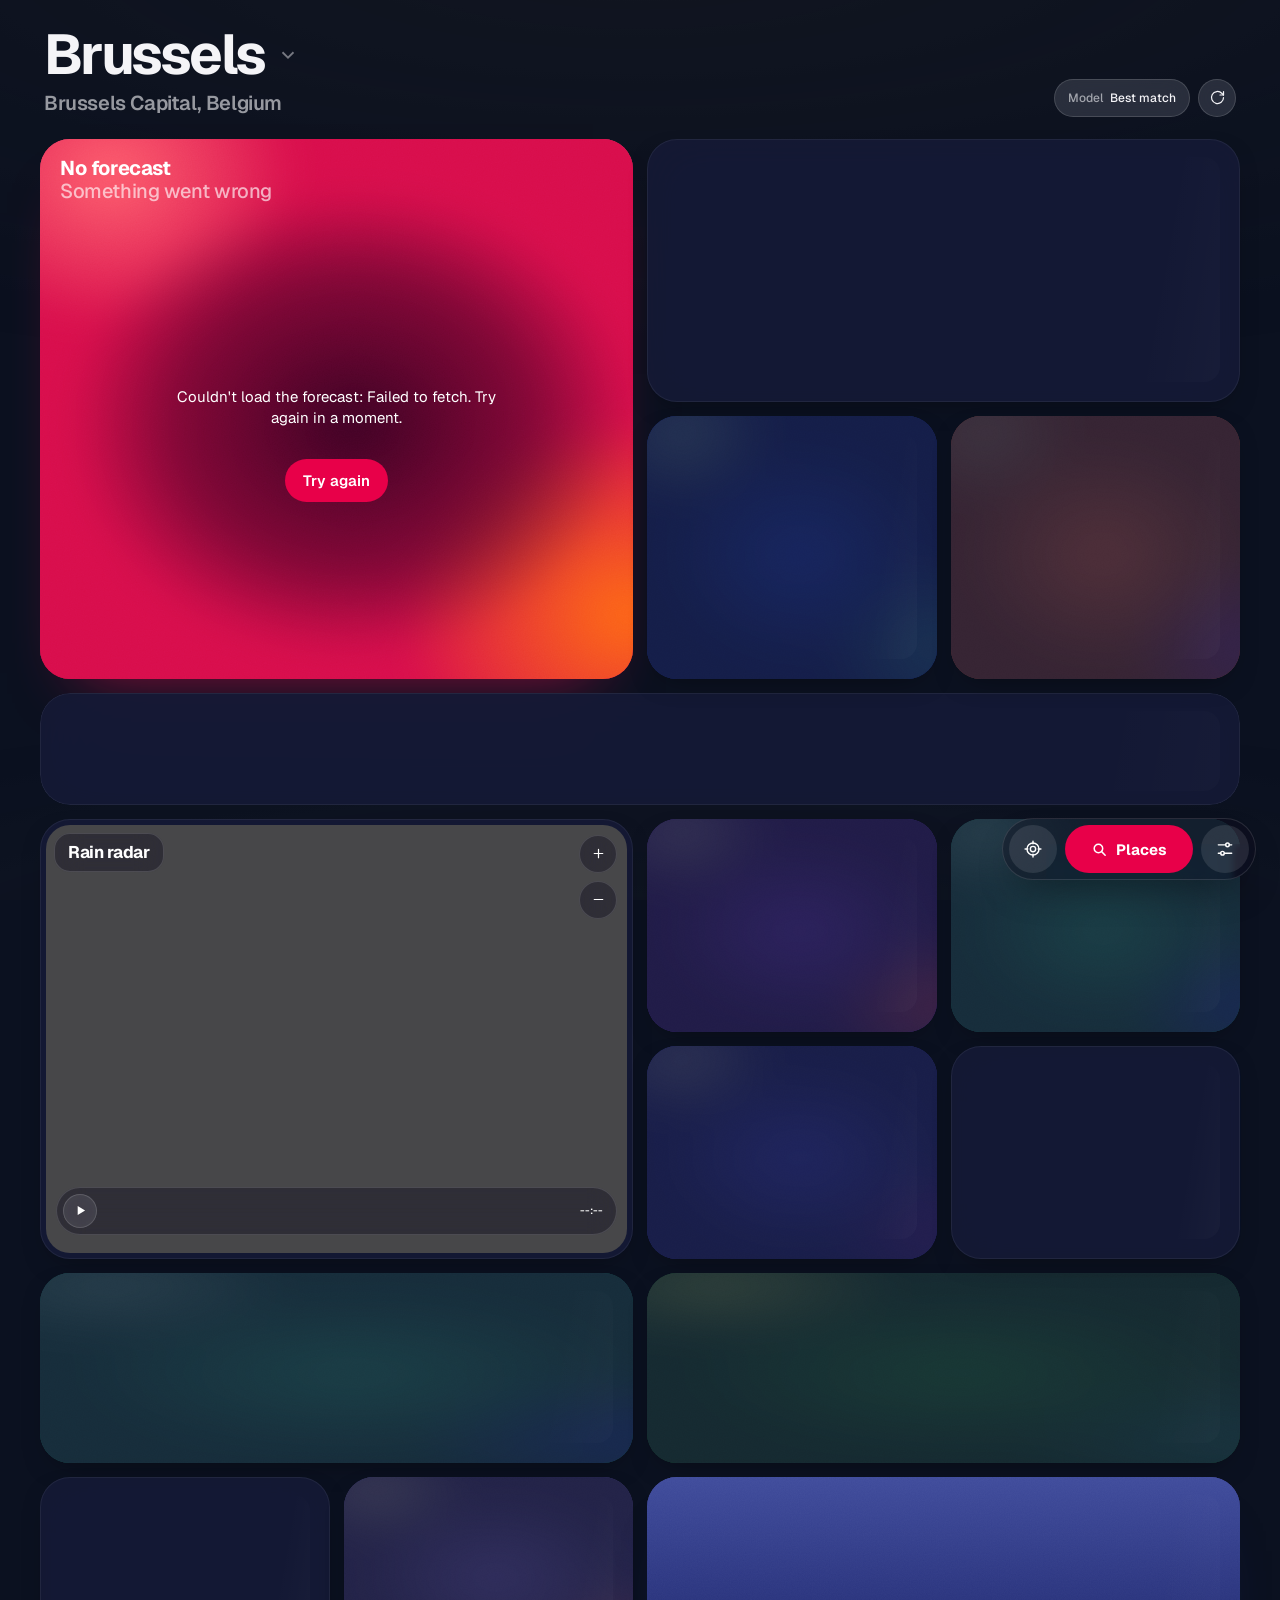
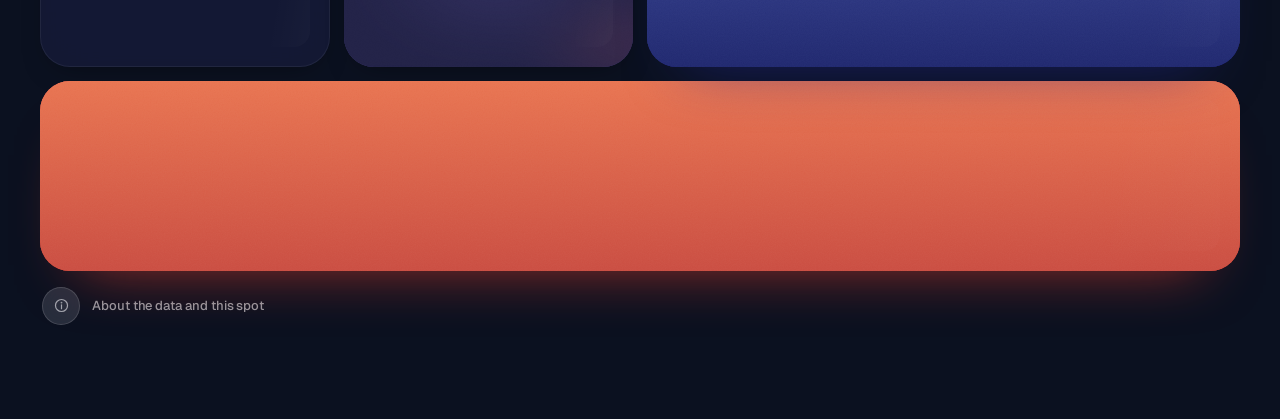
==== commit 79e3d56b: "Places sheet: Current location row under the search field Co-Authored-By: Claude Opus 5.5 <noreply@a" ====
--- a/index.html
+++ b/index.html
@@ -53,6 +53,10 @@
       <feTurbulence id="hazeNoise-hero" type="fractalNoise" baseFrequency=".006 .05" numOctaves="2" seed="11" result="n"/>
       <feDisplacementMap id="hazeMap-hero" in="SourceGraphic" in2="n" scale="0" xChannelSelector="R" yChannelSelector="G"/>
     </filter>
+    <filter id="haze-text" x="-10%" y="-10%" width="120%" height="120%" color-interpolation-filters="sRGB">
+      <feTurbulence id="hazeNoise-text" type="fractalNoise" baseFrequency=".006 .05" numOctaves="2" seed="11" result="n"/>
+      <feDisplacementMap id="hazeMap-text" in="SourceGraphic" in2="n" scale="0" xChannelSelector="R" yChannelSelector="G"/>
+    </filter>
     <filter id="lq-lens" x="0" y="0" width="100%" height="100%" color-interpolation-filters="sRGB">
       <feTurbulence type="fractalNoise" baseFrequency=".018 .026" numOctaves="1" seed="4" result="n"/>
       <feGaussianBlur in="n" stdDeviation="2.5" result="nb"/>
@@ -138,6 +142,7 @@
   <div class="sheet">
     <div class="sheet-h"><h2>Places</h2><button class="round lens" data-close aria-label="Close"><svg viewBox="0 0 24 24"><path d="M6 6l12 12M18 6L6 18"/></svg></button></div>
     <label class="field-in"><svg viewBox="0 0 24 24"><circle cx="10.5" cy="10.5" r="6"/><path d="M15 15l5 5"/></svg><input id="q" type="search" autofocus placeholder="Search a city or town" autocomplete="off" spellcheck="false"></label>
+    <button class="row here" id="useLoc"><span class="here-l"><svg viewBox="0 0 24 24"><circle cx="12" cy="12" r="3.2"/><path d="M12 2.5v3.2M12 18.3v3.2M2.5 12h3.2M18.3 12h3.2"/><circle cx="12" cy="12" r="7.2"/></svg><b>Current location</b></span></button>
     <div class="list" id="results"></div>
     <div class="label">Saved</div>
     <div class="list" id="savedList"></div>
@@ -173,7 +178,7 @@
     <p class="sp-say" id="spSay"></p>
     <div class="sp-chart" id="spChart" role="slider" tabindex="0" aria-label="Day. Drag or use the arrow keys to read another day."><canvas id="spCv"></canvas></div>
     <div class="sp-read" id="spRead" aria-live="polite"></div>
-    <p class="sp-note">The European model (ECMWF) run 51 times, each from a slightly different start. Where the runs stay together the forecast is solid; where they fan out, the weather is still open.<span id="spRed"> The red line is the forecast shown in the app.</span></p>
+    <p class="sp-note">The European model (ECMWF) run 51 times, each from a slightly different start. Where the runs stay together the forecast is solid; where they fan out, the weather is still open.<span id="spRed"> The red line is the forecast shown in the app.</span><span id="spLocal" hidden> Today and tomorrow that forecast comes from a sharper local model (Best match), so its line can sit outside these runs.</span></p>
   </div>
 </dialog>
 
--- a/styles.css
+++ b/styles.css
@@ -176,7 +176,7 @@
 .sun-year > .ch{display:none} /* its heading shows in the card's own header */
 .sun-year .hero-now{top:2px;right:0}
 .a-sun:has(#sunNow:not([hidden])) .sseg{visibility:hidden} /* "Back to now" takes the corner while scrubbing */
-.kv5 b .u{font:500 12px var(--f-label);letter-spacing:0;color:var(--ink-2)}
+.kv5 b .u,.tile b .u{font:500 12px var(--f-label);letter-spacing:0;color:var(--ink-2)} /* units small after the number: h, min, s, AM/PM */
 .yr-read{font-size:30px;font-weight:300;letter-spacing:-.02em;line-height:1.1;margin-top:2px}
 .yr-sub{margin:4px 0 12px;font-size:13px;color:var(--ink-2)}
 .yr-chart{position:relative;height:190px;border-radius:16px;overflow:hidden;cursor:grab;touch-action:pan-y;-webkit-user-select:none;user-select:none}
@@ -217,6 +217,11 @@
     var(--mid);
   animation:inflow 34s ease-in-out var(--delay,0s) infinite alternate}
 .pig::after{content:"";position:absolute;inset:0;z-index:-1;background-image:var(--grain);opacity:.2;mix-blend-mode:soft-light}
+/* Sun and moon: the real sky colour as a calm wash from top to bottom, a touch less saturated; no dark core in the middle
+   and no glow in the corners. They still stand out as the sky cards, without effects. */
+.a-sun.pig::before,.a-moon.pig::before{inset:0;filter:none;animation:none;
+  background:linear-gradient(180deg,color-mix(in oklab,var(--mid) 72%,var(--hi)),color-mix(in oklab,var(--mid) 88%,var(--core)));
+  background:linear-gradient(180deg,oklch(from color-mix(in oklab,var(--mid) 72%,var(--hi)) l calc(c * .82) h),oklch(from color-mix(in oklab,var(--mid) 88%,var(--core)) l calc(c * .82) h))}
 /* ---------- day look: light tints, dark ink ----------
    By day the coloured cards become light tints of their own colour, with text in that colour's darkest shade; the
    slow inflowing aurora gradient stays, in pastel. The sky cards (main card, moon, sun) keep their deep colours:
@@ -259,17 +264,15 @@
 :root:not([data-mode="day"]) .pig:not(.sky) .dots i.on{background:var(--ink)}
 :root:not([data-mode="day"]) .pig:not(.sky) .wlines path{stroke:var(--ink)}
 :root:not([data-mode="day"]) .glass{background:rgba(22,26,54,.9);box-shadow:inset 0 0 0 1px rgba(255,255,255,.06),0 10px 28px -14px rgba(0,0,0,.5)}
-/* Inflow: the bright rim colours drift slowly toward the dark core and get swallowed by it, then ease back out. */
-@property --hx{syntax:"<percentage>";inherits:false;initial-value:6%}
-@property --hy{syntax:"<percentage>";inherits:false;initial-value:0%}
-@property --ax{syntax:"<percentage>";inherits:false;initial-value:104%}
-@property --ay{syntax:"<percentage>";inherits:false;initial-value:98%}
-@property --hs{syntax:"<percentage>";inherits:false;initial-value:40%}
-@property --cs{syntax:"<percentage>";inherits:false;initial-value:42%}
+/* Inflow: the card's light drifts slowly toward its core and eases back out. The light is drawn (and blurred) once and
+   only the finished layer moves, which costs the graphics chip next to nothing; moving the gradients themselves meant
+   redrawing and re-blurring every coloured card 60 times a second, and Chrome then sometimes fell behind and showed
+   half-drawn or stale cards for a moment. */
+.pig::before{--hx:22%;--hy:18%;--ax:86%;--ay:78%;--hs:33%;--cs:46%}
 @keyframes inflow{
-  0%{--hx:6%;--hy:0%;--ax:104%;--ay:98%;--hs:40%;--cs:42%}
-  55%{--hx:26%;--hy:24%;--ax:82%;--ay:72%;--hs:31%;--cs:47%}
-  100%{--hx:40%;--hy:38%;--ax:66%;--ay:62%;--hs:22%;--cs:53%}}
+  0%{transform:translate(-5%,-5%) scale(1.06)}
+  55%{transform:translate(0,0) scale(1)}
+  100%{transform:translate(4%,4%) scale(.96)}}
 
 /* liquid glass panel */
 .glass{background:linear-gradient(155deg,var(--g-a),var(--g-b) 46%,var(--g-c)) var(--g-base,transparent);
@@ -404,13 +407,15 @@
 .htrack{position:absolute;left:0;top:6px;height:4px;border-radius:999px}
 .hev{position:absolute;top:14px;transform:translateX(-50%);display:flex;align-items:center;gap:4px;font:500 11px/1 var(--f-label);font-variant-numeric:tabular-nums;color:var(--ink-2);white-space:nowrap}
 .hev svg{width:15px;height:12px;fill:none;stroke:currentColor;stroke-width:1.4;stroke-linecap:round;stroke-linejoin:round}
-.hcol{display:grid;grid-template-rows:22px 32px 78px 46px 10px;justify-items:center;align-items:center;padding:6px 0 4px}
+.hcol{display:grid;grid-template-rows:22px 32px 78px auto;justify-items:center;align-items:center;padding:6px 0 4px}
 .htime{font:500 11px/1 var(--f-label);font-variant-numeric:tabular-nums;color:var(--ink-2);white-space:nowrap}
 .htime.now{background:var(--signal);color:var(--signal-ink);padding:5px 8px;border-radius:999px}
 .htime.mid{color:var(--ink);font-weight:600}
 .hpop{display:grid;justify-items:center;gap:4px;align-self:end}
 .hpop svg{width:8px;height:30px}
 .hpop span{font:500 12px/1 var(--f-label);color:var(--rain)}
+.hin.dry .hpop span{display:none} /* no hour with a chance: no empty row of labels under the dots */
+.hpop span small{font-size:11px;opacity:.8;margin-left:1px} /* the unit of an amount, shown where no chance of rain is given */
 .hcurve{position:absolute;left:0;top:96px;pointer-events:none;overflow:visible}
 .hcurve text{font:400 15px var(--f-num);fill:var(--ink);text-anchor:middle;font-variant-numeric:tabular-nums}
 /* one card, two views: the next 48 hours or the next 14 days */
@@ -458,11 +463,16 @@
   background:linear-gradient(155deg,var(--g-a),var(--g-b) 46%,var(--g-c));-webkit-backdrop-filter:blur(30px) saturate(1.9);backdrop-filter:blur(30px) saturate(1.9);
   box-shadow:inset 0 1px 0 var(--g-rim),inset 0 0 0 1px var(--g-line)} /* the same frosted glass as the other white cards; no drop shadow, so overlaps stay clean */
 :root[data-mode="day"] .day .tile{background:rgba(40,30,110,.05)}
-:root[data-mode="day"] .day .bar{background:rgba(40,30,110,.1)}
 :root[data-mode="day"] .day .fx i{background:linear-gradient(to bottom,rgba(70,80,170,0),rgba(70,80,170,.7))}
 :root[data-mode="day"] .day .fx.snow i,:root[data-mode="day"] .day .fx.hail i{background:#8d9cd6}
 .hiT{color:color-mix(in srgb,var(--tc) 70%,#fff)}
-:root[data-mode="day"] .hiT{color:color-mix(in srgb,var(--tc) 80%,#000)}
+:root[data-mode="day"] .hiT{color:var(--ink)}
+/* by day the temperature ranges are soft wide capsules: the same warm-to-cold colours, translucent on a faint track,
+   so they read at a glance without being the loudest thing on a pastel page; the highs are plain ink */
+:root[data-mode="day"] .dbar{width:12px;background:color-mix(in srgb,var(--ink) 5%,transparent)}
+:root[data-mode="day"] .dfill{opacity:.55}
+:root[data-mode="day"] .day .bar{height:8px;background:rgba(40,30,110,.05)}
+:root[data-mode="day"] .day .bar .fill{opacity:.55}
 .day + .day{margin-top:-20px}
 .day:not(.open){flex:1 1 auto;min-height:68px}
 /* rain or snow falling inside a day card; sits between the gradient and the text */
@@ -508,10 +518,15 @@
 /* heat haze: the layers ripple, but they're oversized and clipped by the card so its edge never moves */
 .a-uv.hot .gauge svg{filter:url(#haze-uv)}
 .a-hero.hot .arc svg{filter:url(#haze-hero)}
-/* warm air rising over a hot card: soft bands moved by transform only, so phones stay smooth */
-.heat{position:absolute;left:0;right:0;top:0;height:calc(100% + 40px);z-index:-1;pointer-events:none;opacity:var(--hs);
-  background:repeating-linear-gradient(176deg,transparent 0 22px,rgba(255,236,214,.09) 30px,transparent 40px);animation:heatrise 3.2s linear infinite;will-change:transform}
-@keyframes heatrise{to{transform:translateY(-40.1px)}}
+.a-hero.hot .hero-temp,.a-hero.hot .hero-meta{filter:url(#haze-text)} /* the big number and its lines shimmer with the arc, more gently so they stay readable; small areas, so still cheap on phones */
+/* warm air rising over a hot card: soft round plumes that swell up from the bottom and fade, two out of step so one is
+   always rising. No straight edges (bands read as lines), moved by transform and opacity only, so phones stay smooth. */
+.heat{position:absolute;inset:0;z-index:-1;pointer-events:none;overflow:hidden}
+.heat::before,.heat::after{content:"";position:absolute;left:-10%;right:-10%;bottom:-30%;height:90%;opacity:0;
+  background:radial-gradient(28% 40% at 25% 70%,rgba(255,232,200,.16),transparent 70%),radial-gradient(24% 36% at 68% 75%,rgba(255,224,190,.13),transparent 70%),radial-gradient(20% 30% at 48% 85%,rgba(255,240,215,.12),transparent 70%);
+  animation:heatrise 7s ease-in-out infinite}
+.heat::after{animation-delay:-3.5s;left:-25%;right:5%} /* the second plume set a little to the side */
+@keyframes heatrise{0%{opacity:0;transform:translateY(10%)}35%,60%{opacity:var(--heat)}100%{opacity:0;transform:translateY(-45%)}}
 
 /* ---------- weather-reactive layers ---------- */
 /* drizzle: finer, shorter, slower streaks. hail: hard pellets that bounce once at the bottom */
@@ -566,9 +581,10 @@
 /* a pressure needle that trembles when pressure is changing fast */
 .tremble{transform-box:view-box;transform-origin:100px 100px;animation:tremble 2.6s ease-in-out infinite}
 @keyframes tremble{0%,55%,100%{transform:rotate(0)}8%{transform:rotate(1.2deg)}16%{transform:rotate(-.9deg)}24%{transform:rotate(.6deg)}32%{transform:rotate(-.35deg)}40%{transform:rotate(.15deg)}}
-/* smog drifting over the air quality card from Moderate up (its strength is set per card in renderAir) */
-.smog{position:absolute;inset:-40%;z-index:-1;pointer-events:none;opacity:.6;mix-blend-mode:multiply;background-size:440px 440px;animation:smog 70s linear infinite alternate;
-  background-image:url("data:image/svg+xml,%3Csvg xmlns='http://www.w3.org/2000/svg' width='440' height='440'%3E%3Cfilter id='s'%3E%3CfeTurbulence type='fractalNoise' baseFrequency='.011' numOctaves='3' seed='3' stitchTiles='stitch'/%3E%3CfeColorMatrix values='0 0 0 0 .34 0 0 0 0 .31 0 0 0 0 .33 1.7 0 0 0 -.55'/%3E%3C/filter%3E%3Crect width='100%25' height='100%25' filter='url(%23s)'/%3E%3C/svg%3E")}
+/* smog drifting over the air quality card from Moderate up (its strength is set per card in renderAir). One noise image
+   stretched over the whole layer, never tiled: tiled noise shows its seams as straight lines through the haze. */
+.smog{position:absolute;inset:-40%;z-index:-1;pointer-events:none;opacity:.6;mix-blend-mode:multiply;background-size:100% 100%;background-repeat:no-repeat;animation:smog 70s linear infinite alternate;
+  background-image:url("data:image/svg+xml,%3Csvg xmlns='http://www.w3.org/2000/svg' width='1200' height='900' viewBox='0 0 1200 900' preserveAspectRatio='none'%3E%3Cfilter id='s'%3E%3CfeTurbulence type='fractalNoise' baseFrequency='.0045' numOctaves='3' seed='3'/%3E%3CfeColorMatrix values='0 0 0 0 .34 0 0 0 0 .31 0 0 0 0 .33 1.7 0 0 0 -.55'/%3E%3C/filter%3E%3Crect width='100%25' height='100%25' filter='url(%23s)'/%3E%3C/svg%3E")}
 @keyframes smog{to{transform:translate(14%,5%)}}
 /* clean air: a clear glow from above and two faint shafts of light that drift very slowly, like sun through trees */
 .clear-air{position:absolute;inset:-25%;z-index:-1;pointer-events:none;opacity:var(--s);animation:clearair 34s ease-in-out infinite alternate;
@@ -635,7 +651,8 @@
 /* ---------- moon ---------- */
 .moon{display:grid;grid-template-columns:minmax(120px,190px) minmax(0,1fr);gap:20px;align-items:center;flex:1}
 .moon canvas{width:100%;aspect-ratio:1;display:block}
-.moon-stats{display:grid;gap:12px}
+.moon-stats{display:grid;gap:12px;align-content:center}
+.moon-stats > div:first-child{justify-self:start} /* the percentage sits on the tiles' left edge, as the head of that column */
 .stars{position:absolute;inset:0;z-index:-1;pointer-events:none}
 .stars i{position:absolute;width:var(--s);height:var(--s);border-radius:50%;background:#fff;opacity:var(--o);animation:twinkle var(--t) ease-in-out var(--w) infinite alternate}
 @keyframes twinkle{to{opacity:calc(var(--o) * .2)}}
@@ -723,8 +740,13 @@
 .rticks button::after{content:"";position:absolute;left:50%;top:50%;width:6px;height:6px;margin:-3px 0 0 -3px;border-radius:50%;background:rgba(255,255,255,.34);transition:transform .2s,background .2s}
 .rticks button.cur::after{background:var(--signal);transform:scale(1.75)}
 .rticks button.fut::after{background:rgba(143,176,255,.62)}
+/* a hairline at "now": measured frames to its left, forecast frames to its right */
+.rticks button:not(.fut) + button.fut{margin-left:4px}
+.rticks button:not(.fut) + button.fut::before{content:"";position:absolute;left:-4px;top:10px;bottom:10px;width:1.5px;border-radius:1px;background:rgba(255,255,255,.55)}
 .rtime{font:500 11px/1 var(--f-label);font-variant-numeric:tabular-nums;min-width:70px;text-align:right}
 .zoomer{position:absolute;z-index:500;right:16px;top:16px;display:grid;gap:8px}
+.map-hint{position:absolute;left:50%;top:50%;z-index:600;margin:0;padding:8px 14px;border-radius:999px;font-size:13px;font-weight:600;color:#fff;background:rgba(16,14,30,.72);transform:translate(-50%,-50%);opacity:0;transition:opacity .3s;pointer-events:none;white-space:nowrap} /* "use two fingers", shown briefly on a touch screen */
+.map-hint.on{opacity:1}
 .ch.lens.dark h3{color:#fff}.ch.lens.dark p{color:rgba(255,255,255,.65)}
 
 /* ---------- source ---------- */
@@ -788,6 +810,10 @@
 .row:hover,.row:focus-visible{background:var(--wash)}
 .row b{font-weight:600;display:block}
 .row span{font-size:13px;color:var(--ink-2)}
+.row.here{margin-top:8px;justify-content:flex-start}
+.here-l{display:flex;align-items:center;gap:12px}
+.here-l svg{width:18px;height:18px;stroke:var(--ink);fill:none;stroke-width:2;stroke-linecap:round;flex:none}
+.here-l b{color:var(--ink);font-size:15px}
 .prow{position:relative}
 .prow .row:not(:last-child){padding-right:48px} /* room for the remove button */
 .prow .x{position:absolute;right:10px;top:50%;transform:translateY(-50%);color:var(--ink-2);padding:6px;border-radius:50%}
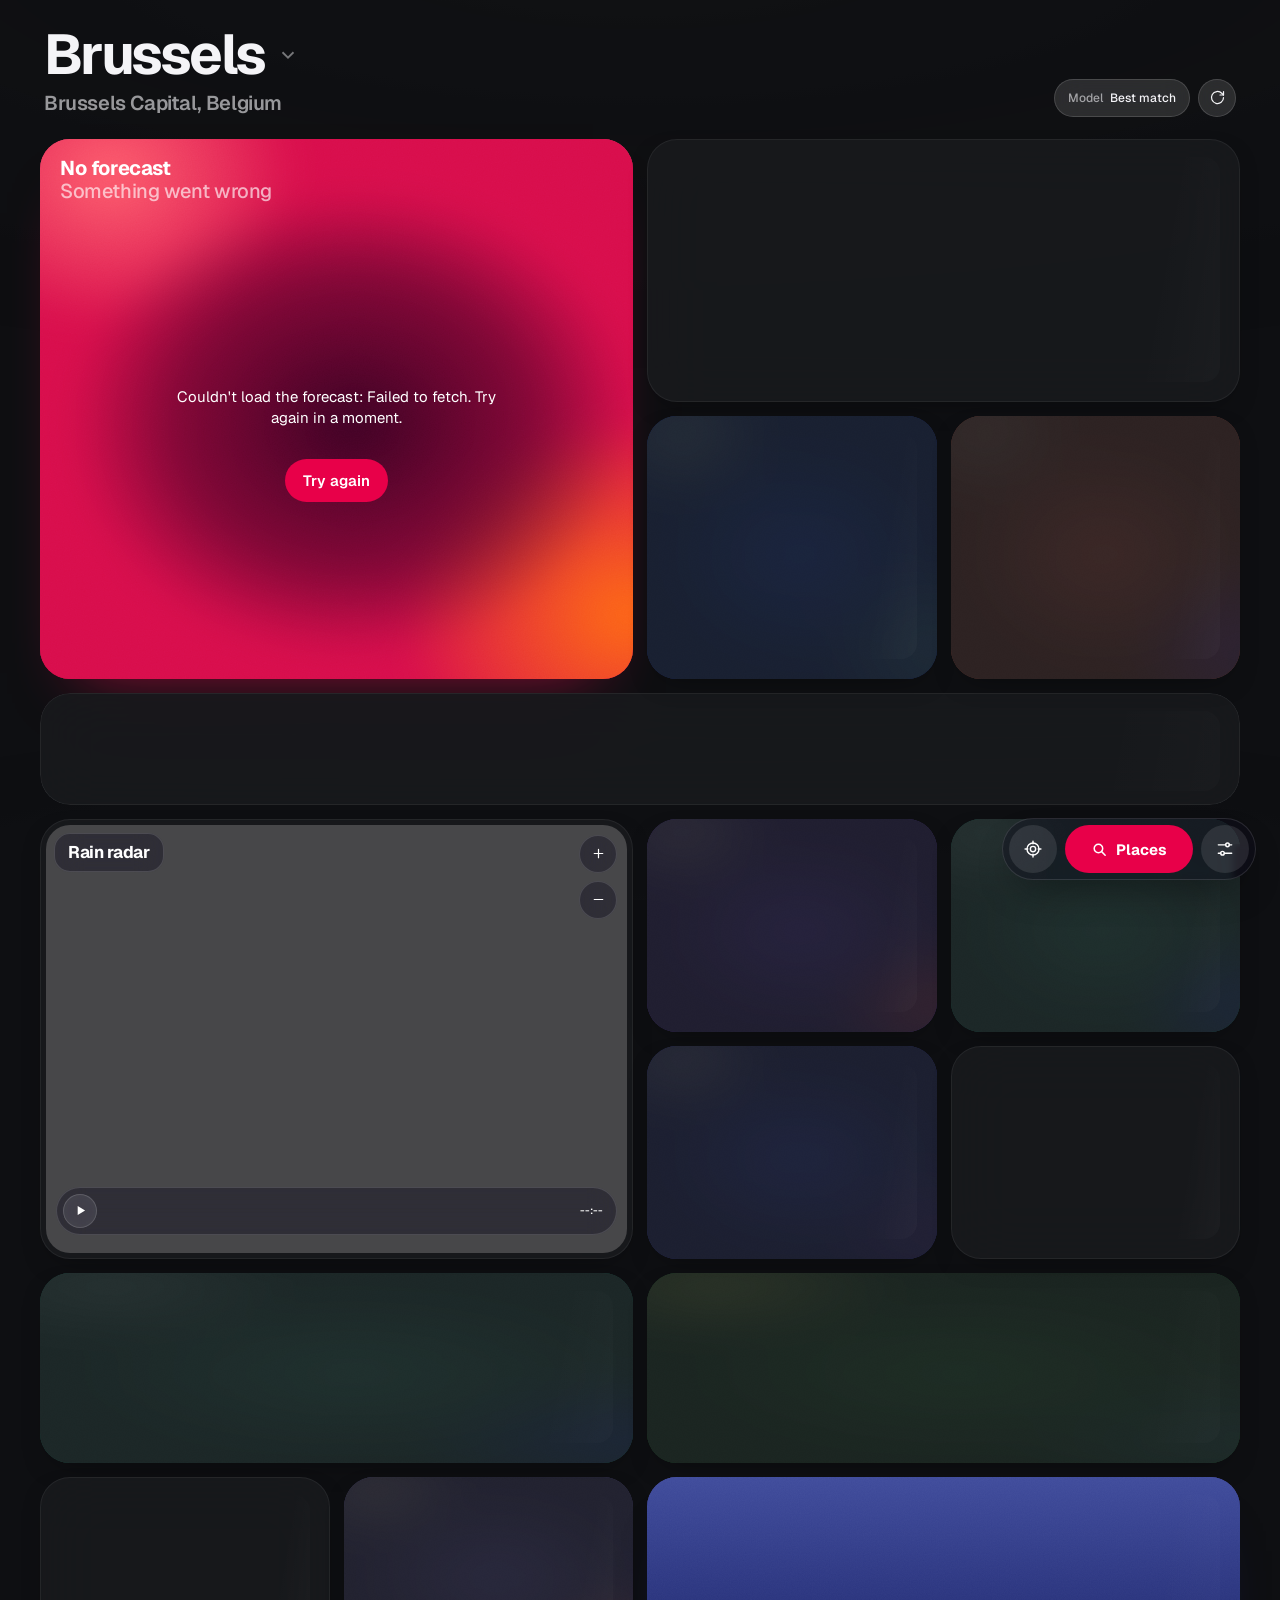
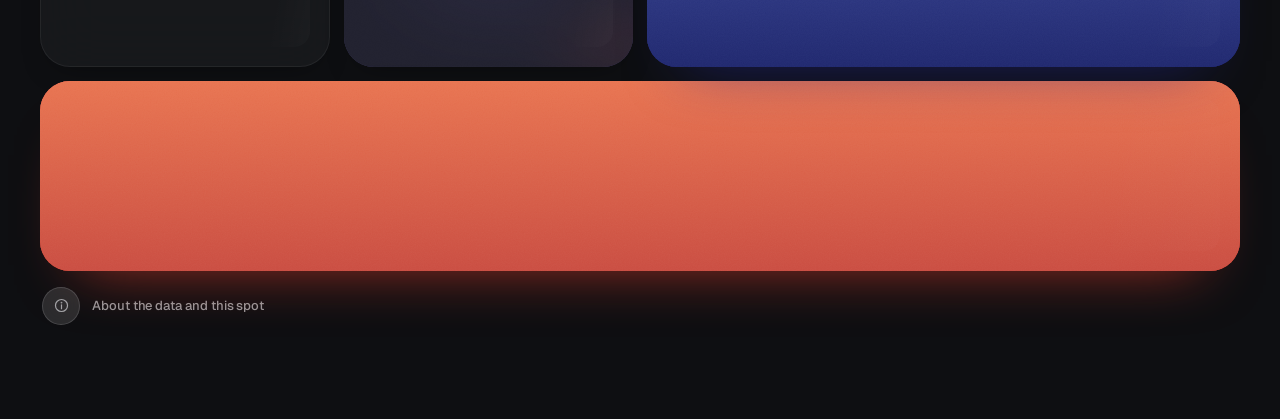
==== commit 1fb644d0: "Night look: ink-black with a touch of colour instead of night blue The ground, the glass and the car" ====
--- a/index.html
+++ b/index.html
@@ -3,7 +3,7 @@
 <head>
 <meta charset="utf-8">
 <meta name="viewport" content="width=device-width,initial-scale=1,maximum-scale=1,user-scalable=no,viewport-fit=cover,interactive-widget=resizes-content">
-<meta name="theme-color" content="#0b1120">
+<meta name="theme-color" content="#0e0f12">
 <!-- installs like an app from the home screen: full screen, own icon and name -->
 <meta name="apple-mobile-web-app-capable" content="yes">
 <meta name="mobile-web-app-capable" content="yes">
@@ -166,7 +166,7 @@
 
 <dialog id="dlgLearn" aria-label="Humidity, dew and fog">
   <div class="sheet learn">
-    <div class="sheet-h"><h2>Humidity, dew and fog</h2><button class="round lens" data-close aria-label="Close"><svg viewBox="0 0 24 24"><path d="M6 6l12 12M18 6L6 18"/></svg></button></div>
+    <div class="sheet-h"><h2 id="learnTitle">Humidity, dew and fog</h2><button class="round lens" data-close aria-label="Close"><svg viewBox="0 0 24 24"><path d="M6 6l12 12M18 6L6 18"/></svg></button></div>
     <div id="learnBody"></div>
   </div>
 </dialog>
--- a/styles.css
+++ b/styles.css
@@ -6,19 +6,19 @@
 @font-face{font-family:"Isobar Digits";src:url(https://fonts.gstatic.com/s/urbanist/v18/L0x-DF02iFML4hGCyMqlbS0.woff2) format("woff2");font-weight:100 900;font-display:swap;unicode-range:U+0030-0039,U+0025,U+002B,U+002E,U+00B0,U+2212}
 :root{
   --dock-b:max(12px,calc(env(safe-area-inset-bottom,0px) - 8px)); /* the dock sits partly in the home-indicator strip, as iOS's own floating bars do */
-  --bg:#0b1120;
+  --bg:#0e0f12; /* night: ink-black, neutral; the cards bring the colour */
   --ink:#f4f4f7;
   --ink-2:rgba(244,244,247,.6);
   --ink-3:rgba(244,244,247,.3);
   --shade:rgba(0,0,0,.24);
-  --g-a:rgba(170,182,255,.13);  /* night glass: deep night-blue rather than grey-black */
-  --g-b:rgba(110,122,230,.04);
-  --g-c:rgba(140,152,250,.08);
-  --g-base:rgba(24,28,66,.5);
+  --g-a:rgba(255,255,255,.06);  /* night glass: neutral ink, no blue cast */
+  --g-b:rgba(255,255,255,.02);
+  --g-c:rgba(255,255,255,.04);
+  --g-base:rgba(24,25,29,.6);
   --g-rim:rgba(255,255,255,.2);
   --g-line:rgba(255,255,255,.08);
   --g-drop:rgba(0,0,0,.6);
-  --aurora:.3;
+  --aurora:.14;
   --rain:#8fb0ff;
   --day-track:#ffc24a;
   --twilight-track:#8a6bff;
@@ -160,6 +160,24 @@
   .board{grid-template-columns:repeat(2,minmax(0,1fr));
    grid-template-areas:"hero hero" "now now" "hourly hourly" "radar radar" "wind feels" "rain uv" "humid press" "air air" "pollen pollen" "vis clouds" "sun sun" "moon moon" "src src";}
 }
+/* Between a phone and a desktop three columns, so a card never gets twice as wide as its content was made for (two
+   columns made cards ~470 px at 1000 px), and the step to four columns at 1001 px stays small. */
+@media (min-width:761px) and (max-width:1000px){
+  .board{grid-template-columns:repeat(3,minmax(0,1fr));
+   grid-template-areas:"hero hero wind" "hero hero feels" "now now now" "hourly hourly hourly" "radar radar rain" "radar radar uv" "humid press vis" "air air clouds" "pollen pollen pollen" "sun sun sun" "moon moon moon" "src src src";}
+}
+/* On screens wider than a phone a card's readings and pictures grow with the card (--k, set per card from its own
+   width over a phone card's 180 px, 1 up to 1.35), so a wider card fills like it does on a phone. Titles and small text keep the
+   type scale. Phones (600 px and less) are left exactly as they are. */
+@media (min-width:601px){
+  .board .big{font-size:calc(48px * var(--k,1))}
+  .board .compass{width:min(100%,calc(200px * var(--k,1)))}
+  .board .compass-c .dm{height:calc(42px * var(--k,1))}
+  .board .gauge-v .dm{height:calc(40px * var(--k,1))}
+  .board .dial{width:min(100%,calc(190px * var(--k,1)))}
+  .board .dial-v .dm{height:min(calc(27px * var(--k,1)),15cqw)}
+  .board .spark svg{height:calc(42px * var(--k,1))}
+}
 .a-hero{grid-area:hero}.a-now{grid-area:now}.a-wind{grid-area:wind}.a-feels{grid-area:feels}.a-hourly{grid-area:hourly}
 .a-days{grid-area:days}.a-uv{grid-area:uv}.a-humid{grid-area:humid}.a-air{grid-area:air}.a-moon{grid-area:moon}
 .a-radar{grid-area:radar}.a-sun{grid-area:sun}.a-press{grid-area:press}.a-vis{grid-area:vis}.a-rain{grid-area:rain}
@@ -233,7 +251,7 @@
 :root[data-mode="day"] .pig:not(.sky)::before{background:
     radial-gradient(var(--cs) calc(var(--cs) * .9) at 52% 52%,color-mix(in oklab,var(--mid) 34%,#fff) 0%,transparent 76%),
     radial-gradient(var(--hs) calc(var(--hs) * .9) at var(--hx) var(--hy),color-mix(in oklab,var(--hi) 42%,#fff),transparent 70%),
-    radial-gradient(calc(var(--hs) + 6%) calc(var(--hs) + 4%) at var(--ax) var(--ay),color-mix(in oklab,var(--acc) 26%,#fff),transparent 72%),
+    radial-gradient(calc(var(--hs) + 6%) calc(var(--hs) + 4%) at var(--ax) var(--ay),color-mix(in oklab,var(--acc) calc(26% * var(--acc-k,1)),#fff),transparent 72%),
     color-mix(in oklab,var(--mid) 16%,#fff)}
 :root[data-mode="day"] .pig:not(.sky)::after{opacity:.1}
 :root[data-mode="day"] .pig:not(.sky) .num{text-shadow:none}
@@ -244,18 +262,18 @@
 :root[data-mode="day"] .pig:not(.sky) .wlines path{stroke:var(--ink)}
 :root[data-mode="day"] .glass{background:rgba(255,255,255,.84);box-shadow:inset 0 0 0 1px rgba(20,10,60,.06),0 1px 2px rgba(30,20,60,.06),0 10px 28px -14px rgba(30,20,60,.18)}
 /* ---------- night look: the mirror of the day ----------
-   At night the coloured cards become deep, muted tints of their own colour on the night blue, with text in that
+   At night the coloured cards are ink-black with just a touch of their own colour (no blue cast), with text in that
    colour's lightest tint: the day's calm, inverted. The slow inflow stays, just as dim; no glow on numbers, no shine.
    Glass cards turn to a near-solid matte night layer. The sky cards keep their real sky colours. */
 :root:not([data-mode="day"]) .pig:not(.sky){
   --ink:color-mix(in oklab,var(--hi) 30%,#fff);--ink-2:color-mix(in oklab,var(--ink) 66%,transparent);--ink-3:color-mix(in oklab,var(--ink) 30%,transparent);
-  color:var(--ink);background:color-mix(in oklab,var(--mid) 20%,#0f1228);
+  color:var(--ink);background:color-mix(in oklab,var(--mid) 12%,#16171b);
   box-shadow:inset 0 0 0 1px color-mix(in oklab,var(--mid) 22%,transparent),0 10px 28px -14px rgba(0,0,0,.5)}
 :root:not([data-mode="day"]) .pig:not(.sky)::before{background:
-    radial-gradient(var(--cs) calc(var(--cs) * .9) at 52% 52%,color-mix(in oklab,var(--mid) 30%,#0f1228) 0%,transparent 76%),
-    radial-gradient(var(--hs) calc(var(--hs) * .9) at var(--hx) var(--hy),color-mix(in oklab,var(--hi) 22%,#0f1228),transparent 70%),
-    radial-gradient(calc(var(--hs) + 6%) calc(var(--hs) + 4%) at var(--ax) var(--ay),color-mix(in oklab,var(--acc) 22%,#0f1228),transparent 72%),
-    color-mix(in oklab,var(--mid) 18%,#0f1228)}
+    radial-gradient(var(--cs) calc(var(--cs) * .9) at 52% 52%,color-mix(in oklab,var(--mid) 18%,#16171b) 0%,transparent 76%),
+    radial-gradient(var(--hs) calc(var(--hs) * .9) at var(--hx) var(--hy),color-mix(in oklab,var(--hi) 14%,#16171b),transparent 70%),
+    radial-gradient(calc(var(--hs) + 6%) calc(var(--hs) + 4%) at var(--ax) var(--ay),color-mix(in oklab,var(--acc) calc(14% * var(--acc-k,1)),#16171b),transparent 72%),
+    color-mix(in oklab,var(--mid) 11%,#16171b)}
 :root:not([data-mode="day"]) .pig:not(.sky)::after{opacity:.1}
 :root:not([data-mode="day"]) .pig:not(.sky) .num{text-shadow:none}
 :root:not([data-mode="day"]) .pig:not(.sky) .dm{filter:none}
@@ -263,7 +281,7 @@
 :root:not([data-mode="day"]) .pig:not(.sky) .dots i{background:var(--ink-3)}
 :root:not([data-mode="day"]) .pig:not(.sky) .dots i.on{background:var(--ink)}
 :root:not([data-mode="day"]) .pig:not(.sky) .wlines path{stroke:var(--ink)}
-:root:not([data-mode="day"]) .glass{background:rgba(22,26,54,.9);box-shadow:inset 0 0 0 1px rgba(255,255,255,.06),0 10px 28px -14px rgba(0,0,0,.5)}
+:root:not([data-mode="day"]) .glass{background:rgba(24,25,29,.92);box-shadow:inset 0 0 0 1px rgba(255,255,255,.06),0 10px 28px -14px rgba(0,0,0,.5)}
 /* Inflow: the card's light drifts slowly toward its core and eases back out. The light is drawn (and blurred) once and
    only the finished layer moves, which costs the graphics chip next to nothing; moving the gradients themselves meant
    redrawing and re-blurring every coloured card 60 times a second, and Chrome then sometimes fell behind and showed
@@ -386,6 +404,7 @@
 
 /* ---------- feels ---------- */
 .ftrack{position:relative;height:46px;margin:16px 4px 6px}
+.a-feels .num{margin-bottom:16px}.a-feels .ftrack{margin:auto 4px}.a-feels .ftrack ~ .foot{margin-top:0} /* the scale sits centred between the reading and the foot, however tall the card */
 /* the scale as a row of dots: faint along the way, lit between the thermometer and how it feels */
 .ftrack .fdots{position:absolute;left:-2.5px;right:-2.5px;top:20px;height:6px;display:flex;justify-content:space-between;align-items:center}
 .ftrack .fdots i{width:5px;height:5px;border-radius:50%;background:var(--ink-3);transform:scale(.62);opacity:.7}
@@ -393,6 +412,8 @@
 .ftrack .tick{position:absolute;top:15px;width:2px;height:16px;margin-left:-1px;background:#fff;border-radius:2px;opacity:.8} /* centred on the dot row (y 23) */
 .ftrack .tri{top:12px;height:22px;width:5px;margin-left:-2.5px;border-radius:3px} /* the needle crosses the dot row, centred on its dot */
 .ftrack .lab{position:absolute;top:36px;transform:translateX(-50%);font:500 12px/1 var(--f-label);white-space:nowrap;color:var(--ink-2)}
+.ftrack .lab.up{top:-4px;color:var(--ink);font-weight:600}
+.deg0{visibility:hidden} /* an invisible degree sign that centres a temperature on its digits (degMid) */ /* the feels-like value above its needle, the thermometer's below its mark */
 
 /* ---------- hourly (glass) ---------- */
 .a-hourly{min-height:0;padding:18px 0 14px}
@@ -412,7 +433,10 @@
 .htime.now{background:var(--signal);color:var(--signal-ink);padding:5px 8px;border-radius:999px}
 .htime.mid{color:var(--ink);font-weight:600}
 .hpop{display:grid;justify-items:center;gap:4px;align-self:end}
-.hpop svg{width:8px;height:30px}
+.hpop svg{width:8px;height:30px;overflow:visible}
+.hpop .drip{opacity:0;animation:hdrip var(--p) linear var(--w) infinite} /* the precipitation card's drops, more often and a little longer lit */
+@keyframes hdrip{0%{opacity:0}2%{opacity:.95}8%{opacity:.5}14%{opacity:.15}20%,100%{opacity:0}}
+.hpop .htop{transform-box:fill-box;transform-origin:center;animation:land var(--p) ease-out var(--w2) infinite}
 .hpop span{font:500 12px/1 var(--f-label);color:var(--rain)}
 .hin.dry .hpop span{display:none} /* no hour with a chance: no empty row of labels under the dots */
 .hpop span small{font-size:11px;opacity:.8;margin-left:1px} /* the unit of an amount, shown where no chance of rain is given */
@@ -437,6 +461,9 @@
 :root[data-mode="day"] .a-hourly .hall-main{--seg-on:#fff}
 .a-hourly .hall-main svg{width:13px;height:13px;fill:none;stroke:currentColor;stroke-width:1.8;stroke-linecap:round;stroke-linejoin:round}
 .a-hourly .hfoot .hall{margin:0;font-weight:500}
+.hfoot-l{display:inline-flex;align-items:center;gap:12px;min-width:0}
+.a-hourly .hfoot .hall-main,.a-hourly .hfoot .hall{white-space:nowrap;flex:none} /* each button on one line, always */
+@media (max-width:374px){.a-hourly[data-view="d"] .hfoot{gap:8px}.hfoot-l{gap:8px}.a-hourly .hfoot .hall-main{padding:0 12px;gap:4px}}
 .dstrip{display:grid;padding-top:4px}
 .dcol{display:grid;grid-template-rows:22px 32px 26px 96px 26px 46px;justify-items:center;align-items:center;padding:6px 0 4px;border-radius:16px;cursor:pointer}
 .dcol:hover{background:rgba(255,255,255,.06)}
@@ -617,7 +644,7 @@
 .a-humid .num{margin-bottom:auto}
 
 /* ---------- air ---------- */
-.air{display:grid;grid-template-columns:minmax(0,1fr) minmax(0,1.25fr);gap:0 20px;flex:1}
+.air{display:grid;grid-template-columns:minmax(0,1fr) minmax(0,1.25fr);grid-template-rows:1fr;gap:0 20px;flex:1} /* the reading takes all the height a tall card gets, so its scale and foot sit at the bottom; the folded pollutants row below stays its own size */
 .air-l{display:flex;flex-direction:column}
 .air-l .dm{height:58px;margin:8px 0 6px;align-self:flex-start}
 .air-v{display:block;align-self:flex-start}
@@ -680,8 +707,9 @@
 /* ---------- pressure / visibility / rain / clouds ---------- */
 .dial{position:relative;width:min(100%,190px);margin:0 auto;color:var(--ink)}
 .dial svg{width:100%;height:auto;display:block;overflow:visible}
-.dial-v{position:absolute;left:0;right:0;top:50%;transform:translateY(-44%);text-align:center}
-.dial-v .dm{height:27px;margin:0 auto 8px}
+.dial-v{position:absolute;left:0;right:0;top:50%;transform:translateY(-22%);text-align:center} /* a little below the centre, clear of the top ticks and the needle */
+.dial{container-type:inline-size}
+.dial-v .dm{height:min(27px,15cqw);margin:0 auto 8px} /* narrower dials (320 px screens) get smaller digits, clear of the side ticks */
 .vis{margin:auto -20px -20px;padding-top:12px;color:var(--ink)}
 /* atmospheric depth: near ridges dark, far ones blue-grey under a blue sky; lost ones wash into the haze colour */
 .a-vis{--v-near:#1d1a2a;--v-far:#8f99bd;--v-haze:#e7e4ec;--v-sky:#a9c6ff}
@@ -694,8 +722,10 @@
 @keyframes ridgeflow{to{transform:translateX(-240px)}}
 @keyframes ridgebob{from{translate:0 0}to{translate:0 3px}}
 .vis text{font:500 9px var(--f-label);fill:var(--ink-2)}
+.spark{margin-top:auto} /* the chart and its axis sit on the foot, however tall the row makes the card */
+.spark ~ .foot{margin-top:0}
 .spark svg{width:100%;height:42px;display:block;margin-top:10px}
-.spark-ax{display:flex;justify-content:space-between;margin:5px 0 10px} /* now on the left, so the bars read as the next 24 hours */
+.spark-ax{display:flex;justify-content:space-between;margin:4px 0 0} /* now on the left, so the bars read as the next 24 hours */
 .field svg{width:100%;height:auto;display:block;margin:4px 0 6px}
 .a-clouds .field{flex:1;min-height:0;display:flex;flex-direction:column;justify-content:center}
 .a-clouds .field circle{opacity:.9;transform-box:fill-box;transform-origin:center;transition:transform var(--drift,.45s) ease,opacity var(--drift,.45s) ease}
@@ -776,8 +806,8 @@
 .pdots i{width:4px;height:4px;border-radius:50%;background:currentColor;opacity:.4;transition:opacity .2s,transform .2s}
 .pdots i.on{opacity:1;transform:scale(1.25)}
 .topbar{position:fixed;left:50%;top:calc(12px + env(safe-area-inset-top,0px));z-index:1000;display:flex;align-items:center;gap:12px;padding:8px 16px 8px 10px;border-radius:999px;
-  transform:translate(-50%,-160%);transition:transform .45s cubic-bezier(.3,.8,.2,1);color:#fff;max-width:calc(100% - 32px)}
-.topbar.show{transform:translate(-50%,0)}
+  transform:translate(-50%,calc(-100% - 24px - env(safe-area-inset-top,0px)));visibility:hidden;transition:transform .45s cubic-bezier(.3,.8,.2,1),visibility 0s .45s;color:#fff;max-width:calc(100% - 32px)}
+.topbar.show{transform:translate(-50%,0);visibility:visible;transition:transform .45s cubic-bezier(.3,.8,.2,1)} /* hidden: fully above the screen, under iOS's status bar nothing of it peeks out */
 .topbar .ic{width:22px;height:22px}
 .topbar .lift .ic{transform:translateY(3.2px)}
 .topbar b{font-weight:700;letter-spacing:-.02em;white-space:nowrap;overflow:hidden;text-overflow:ellipsis}
@@ -793,7 +823,7 @@
 dialog::backdrop{background:rgba(6,4,20,.4);-webkit-backdrop-filter:blur(8px);backdrop-filter:blur(8px)}
 .sheet{position:absolute;left:50%;top:50%;transform:translate(-50%,-50%);width:min(460px,calc(100% - 24px));max-height:min(680px,calc(100% - 40px));overflow:auto;border-radius:30px;padding:22px;
   --ink:#fff;--ink-2:rgba(255,255,255,.6);--ink-3:rgba(255,255,255,.3);--wash:rgba(255,255,255,.08);--wash-2:rgba(255,255,255,.14);--on-ink:#100f18;color:var(--ink);
-  background:rgba(22,26,54,.94);box-shadow:inset 0 0 0 1px rgba(255,255,255,.08)} /* the board's night glass; no blur on a sheet that scrolls (rule 21), the backdrop already softens the page */
+  background:rgba(24,25,29,.96);box-shadow:inset 0 0 0 1px rgba(255,255,255,.08)} /* the board's night glass; no blur on a sheet that scrolls (rule 21), the backdrop already softens the page */
 @media (max-width:560px){.sheet{top:auto;bottom:10px;transform:translateX(-50%);max-height:82%}}
 /* the full 14-day stack, popped out of the hourly card */
 .sheet.days-sheet{width:min(560px,calc(100% - 24px));max-height:calc(100% - 40px);padding:18px 14px 14px}
@@ -899,6 +929,7 @@
 /* sideways strips: no system scrollbar, a row of dots instead in which a few lit dots travel along (see dotScroll) */
 .hscroll::-webkit-scrollbar{display:none}
 .dscroll{display:flex;justify-content:space-between;align-items:center;height:14px;margin:2px 24px 0;cursor:pointer;touch-action:none}
+.hdots{display:flex;align-items:center;gap:12px;margin:2px 18px 0 24px}.hdots .dscroll{flex:1;margin:0} /* the scroll dots, and the rain explainer's i at their end */
 .a-hourly[data-view="d"] .dscroll.hv-d{display:flex}
 .dscroll i{width:4px;height:4px;border-radius:50%;background:var(--ink-3);transform:scale(.7);transition:background .2s,transform .2s}
 .dscroll i.on{background:var(--ink-2);transform:none}
